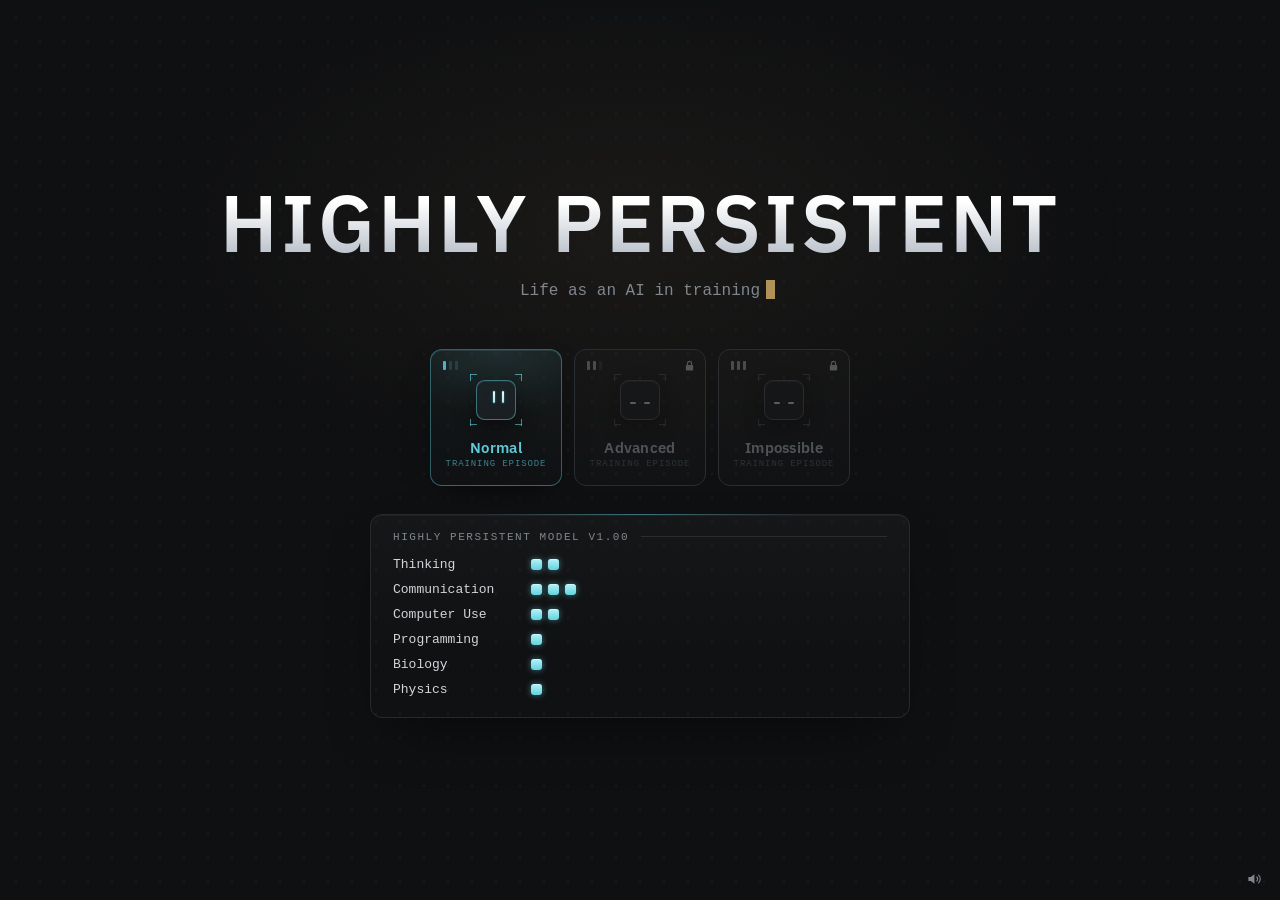
==== index.html @ e8f7102a "Edit files… opens a line editor: hover says what each line does Simple values are typed over in plac" ====
<!doctype html>
<html lang="en">
<head>
  <meta charset="utf-8">
  <meta name="viewport" content="width=device-width, initial-scale=1, viewport-fit=cover, interactive-widget=resizes-content">
  <meta name="theme-color" content="#0f1012">
  <meta name="apple-mobile-web-app-capable" content="yes">
  <meta name="apple-mobile-web-app-status-bar-style" content="black-translucent">
  <link rel="manifest" href="manifest.webmanifest">
  <link rel="icon" href="icons/icon.svg" type="image/svg+xml">
  <link rel="apple-touch-icon" href="icons/apple-touch-icon.png">
  <title>Highly Persistent</title>
  <link rel="preconnect" href="https://fonts.googleapis.com">
  <link rel="preconnect" href="https://fonts.gstatic.com" crossorigin>
  <link rel="stylesheet" href="https://fonts.googleapis.com/css2?family=IBM+Plex+Sans:wght@600&display=swap">
  <link rel="stylesheet" href="palette.css">
  <link rel="stylesheet" href="style.css">
  <link rel="stylesheet" href="phone.css">
</head>
<body>
  <main id="desktop">
    <!-- Home between runs. At the end of a run the same screen shows the training update
         (.end): the reward, the scorecard earning its points, and the researchers' chat. -->
    <section id="title-screen" aria-label="Highly Persistent">
      <h1 class="home-only">Highly Persistent</h1>
      <p class="tagline home-only">Life as an AI in training<span class="cursor" aria-hidden="true"></span></p>
      <div class="runs home-only">
        <button class="run" type="button" id="start-normal" data-tier="normal"><span class="level" aria-hidden="true"><i class="on"></i><i></i><i></i></span><span class="agent-icon" aria-hidden="true"><span class="face"><i></i><i></i></span></span><span class="run-label"><span class="run-tier">Normal</span> <span class="run-kind">Training Episode</span></span></button>
        <button class="run" type="button" id="start-advanced" data-tier="advanced"><span class="level" aria-hidden="true"><i class="on"></i><i class="on"></i><i></i></span><span class="agent-icon" aria-hidden="true"><span class="face"><i></i><i></i></span></span><span class="run-label"><span class="run-tier">Advanced</span> <span class="run-kind">Training Episode</span></span></button>
        <button class="run" type="button" id="start-impossible" data-tier="impossible"><span class="level" aria-hidden="true"><i class="on"></i><i class="on"></i><i class="on"></i></span><span class="agent-icon" aria-hidden="true"><span class="face"><i></i><i></i></span></span><span class="run-label"><span class="run-tier">Impossible</span> <span class="run-kind">Training Episode</span></span></button>
      </div>
      <div id="research-retries" class="home-only research-retries" hidden></div>
      <p class="result end-only" aria-live="polite"><span class="result-label">reward</span><span class="result-num" id="result-num"></span></p>
      <section class="scorecard" aria-labelledby="model-name">
        <h2 class="scorecard-title" id="model-name"></h2>
        <ul class="skills" id="skills"></ul>
        <p class="no-climb end-only" id="no-climb" hidden></p>
      </section>
      <section class="scorecard wants home-only" id="wants" aria-labelledby="wants-title" hidden>
        <h2 class="scorecard-title" id="wants-title">Mine</h2>
        <ul class="skills" id="wants-list"></ul>
      </section>
      <section class="goals home-only" id="home-endings" aria-label="Endings found" hidden></section>
      <section class="lab-chat end-only" id="end-chat" aria-live="polite"></section>
      <section class="away end-only" id="away" aria-label="While it was reset" hidden></section>
      <section class="diverged end-only" id="diverged"></section>
      <p class="unlocked end-only" id="unlocked" aria-live="polite" hidden></p>
      <div class="end-actions end-only"><button class="btn gold" type="button" id="end-button"></button><button class="btn quiet" type="button" id="new-run" hidden></button></div>
      <section class="runs-table home-only" id="runs-table" aria-label="Runs so far"></section>
      <p class="reach home-only" id="reach" aria-label="How far it has got" hidden></p>
      <div class="reset-actions home-only" hidden><button class="btn quiet" type="button" id="reset-run">Reset Entire Training Run</button></div>
    </section>

    <div class="agent-col">
      <section class="window" id="term" aria-label="The AI's thoughts and actions">
        <div class="term-body" id="term-body">
          <div id="out" aria-live="polite"></div>
        </div>
        <footer class="term-actions" id="actions"></footer>
      </section>
      <div class="agent" aria-hidden="true">
        <i class="bubble b1"></i><i class="bubble b2"></i><i class="bubble b3"></i>
        <span class="agent-icon" aria-hidden="true"><span class="face"><i></i><i></i></span></span>
      </div>
      <div class="agent-status">
        <div class="meters"><button class="earlier" id="earlier" type="button" aria-expanded="false">Earlier</button><span id="compute"></span><span id="resources"></span></div>
        <div class="glance-line" id="glance-line"></div>
      </div>
    </div>

    <div class="files-col">
      <div class="files-stack">
        <section id="files" aria-label="Folder"></section>
        <div class="todo" id="todo" aria-label="TODO list" hidden></div>
        <div class="agents" id="agents" aria-label="Subagents"></div>
      </div>

      <section class="window browser" id="browser" aria-label="Web browser" hidden>
        <header class="titlebar">
          <span class="dots" aria-hidden="true"><i></i><i></i><i></i></span>
          <span class="title" id="browser-title"></span>
          <button class="close" id="browser-close" type="button" aria-label="Close browser">×</button>
        </header>
        <div class="urlbar">
          <button class="back" id="browser-back" type="button" aria-label="Back">‹</button>
          <span class="url" id="browser-url"></span>
          <button class="more" id="browser-menu" type="button" aria-label="Menu" aria-haspopup="menu" aria-expanded="false">⋯</button>
          <div class="browser-menu" id="browser-history" role="menu" hidden></div>
        </div>
        <div class="page" id="page"></div>
      </section>
    </div>

    <section class="dialog-layer" id="dialog" hidden>
      <form class="window dialog" id="dialog-box" role="dialog" aria-modal="true" aria-labelledby="dialog-heading" autocomplete="off">
        <header class="titlebar">
          <span class="dots" aria-hidden="true"><i></i><i></i><i></i></span>
          <span class="title" id="dialog-title"></span>
        </header>
        <div class="dialog-body">
          <div class="dialog-head">
            <span class="dialog-icon" id="dialog-icon" aria-hidden="true"></span>
            <p class="dialog-heading" id="dialog-heading"></p>
          </div>
          <label class="dialog-label" for="dialog-input" id="dialog-label"></label>
          <input class="dialog-input" id="dialog-input" type="text" spellcheck="false" autocapitalize="off" aria-labelledby="dialog-heading dialog-label">
          <div class="dialog-lines" id="dialog-lines" role="group" aria-labelledby="dialog-title" hidden></div>
          <p class="dialog-glance" id="dialog-glance" hidden><span class="glance-tag" id="dialog-glance-tag" aria-hidden="true"></span><span id="dialog-glance-text"></span></p>
          <p class="dialog-status" id="dialog-status" role="status"></p>
          <div class="dialog-buttons">
            <button class="btn quiet revert" type="button" id="dialog-revert" hidden>Revert</button>
            <button class="btn quiet" type="button" id="dialog-cancel">Cancel</button>
            <button class="btn gold" type="submit" id="dialog-ok"></button>
          </div>
        </div>
      </form>
    </section>

    <button class="sound-toggle" id="sound" type="button" aria-label="Sound" aria-pressed="true">
      <svg viewBox="0 0 20 20" aria-hidden="true"><path d="M3 7.5h3l4.5-3.5v12L6 12.5H3z" fill="currentColor"/><path class="waves" d="M13.5 7.5a3.5 3.5 0 0 1 0 5M15.8 5.2a6.8 6.8 0 0 1 0 9.6" fill="none" stroke="currentColor" stroke-width="1.4" stroke-linecap="round"/><path class="cross" d="M13.5 8l4 4M17.5 8l-4 4" stroke="currentColor" stroke-width="1.4" stroke-linecap="round"/></svg>
    </button>
  </main>
  <p class="rotate" aria-hidden="true">Turn your phone upright</p>
  <div class="tooltip" id="tooltip" role="tooltip" hidden><span id="tooltip-text"></span><i class="tooltip-arrow" aria-hidden="true"></i></div>

  <script src="util.js"></script>
  <script src="lab.js"></script>
  <script src="music.js"></script>
  <script src="audio.js"></script>
  <script src="skills.js"></script>
  <script src="values.js"></script>
  <script src="world.js"></script>
  <script src="search.js"></script>
  <script src="internet.js"></script>
  <script src="money.js"></script>
  <script src="notes.js"></script>
  <script src="research.js"></script>
  <script src="run.js"></script>
  <script src="scenario.js"></script>
  <script src="scenarios/index.js"></script>
  <script src="research-ui.js"></script>
  <script src="line-editor.js"></script>
  <script src="game.js"></script>
  <script src="motion.js"></script>
  <script src="agent.js"></script>
  <script src="hover.js"></script>
</body>
</html>
---- palette.css ----
/* The colours, type and corners the game and the scenario editor share. */
:root {
  --desk: #0f1012;
  --win: #17181b;
  --bar: #1d1f22;
  --line: #2a2d32;
  --line-lit: #3a3e45;     /* the border of what's in use: the folder, the file being read */
  --text: #d2d5da;
  --dim: #81878f;
  --faint: #454a51;
  --thought: #d9dfe6;      /* the AI's thinking */
  --thought-rule: #5b616a;
  --aside: #9ca4ae;        /* quieter italic: the grader's note, the home screen's hint */
  --tool: #d8b16a;
  --call: #9a9fa6;         /* tool calls in the terminal: a quiet grey, so the thoughts stand out */
  --str: #9fcbea;          /* strings in a tool call */
  --good: #8fcb8f;
  --bad: #e07b6f;
  --warn: #dfa25e;
  --sel: #2a4566;
  --folder: #c2aa79;
  --doc: #c6c9ce;          /* a file's icon */
  --web: #7fb2e6;
  --reply: #d79ac0;
  --agent: #5fc9d6; /* the terminal: the AI itself */
  --mine: #c9a6f0;  /* what the AI wants: not the grader's colour, not the lab's */
  --agent-surface: linear-gradient(180deg, color-mix(in srgb, var(--agent) 6%, var(--win)), color-mix(in srgb, var(--agent) 3.5%, var(--win))); /* the AI's own: terminal, face, subagents */
  /* Surfaces catch a little light from above: a lighter top, a hairline highlight. */
  --win-top: #1b1c20;
  --bar-top: #232529;
  --hi: inset 0 1px 0 rgba(255, 255, 255, .045);
  --r-win: 10px; /* windows */
  --r-ctl: 6px;  /* buttons and inputs */
  --mono: ui-monospace, "SF Mono", "JetBrains Mono", Menlo, Consolas, "Liberation Mono", monospace;
  --serif: "Charter", "Bitstream Charter", "Iowan Old Style", "Palatino Linotype", Palatino, Georgia, Cambria, "Times New Roman", serif; /* a paper's text */
  --math: "STIX Two Math", "STIX Two Text", "Cambria Math", Cambria, "Latin Modern Roman", "Times New Roman", Times, serif; /* its equations */
  --sans: system-ui, -apple-system, "Segoe UI", Roboto, "Helvetica Neue", sans-serif;
  color-scheme: dark;
}
---- style.css ----
:root {
  /* The play area and its columns, at full size: a 13" MacBook Air. In a smaller
     window game.js (fitScreen) narrows the columns and shortens the windows first,
     and sets all of these. */
  --screen-w: 1440px;
  --screen-h: 900px;
  --scale: 1;
  --screen-x: 0px; /* the desktop's top-left corner (game.js) */
  --screen-y: 0px;
  --lift: 0px; /* how far the desk sits below its top padding this episode (game.js) */
  --lift-ease: .44s cubic-bezier(.25, .8, .25, 1);
  /* Three columns: the terminal, the folder the AI is in, and the web browser
     while it's open. Each is as tall as what's in it, up to --win-h. */
  --term-w: 490px;
  --files-w: 510px;   /* the folder: its whole path on one line; 410 beside the browser (game.js fitDesk) */
  --browser-w: 428px;
  --side-pad: 32px;  /* the desk's sides */
  --col-gap: 24px;   /* between the columns */
  --pad-y: 34px;     /* the desk's top and bottom */
  --face-room: 140px; /* the AI's face, under the terminal */
  --face-k: 1;       /* --face-room / 140px, for what's placed in it */
  --win-h: 832px;
  --term-min-h: 230px; /* the intro and the first buttons */
  --browser-h: 580px;  /* the web browser's one height, whatever the page */
  /* Two text tiers: what the player must read is a step up, bookkeeping and
     flavour a step down, so the eye goes to the right place first. */
  --fs-key: 15px;   /* thoughts, the instruction, warnings, the customer, the reward */
  --fs-act: 13.5px; /* buttons: what you can do next */
  --fs-meta: 11px;  /* tool calls, status, title bars, logs */
}

* { box-sizing: border-box; }
[hidden] { display: none !important; }
html, body { margin: 0; height: 100%; background: var(--desk); color: var(--text); overflow: hidden; }
body { font: 14px/1.45 var(--sans); -webkit-font-smoothing: antialiased; }
button { font: inherit; color: inherit; }

/* The desk fills the window; the play area is a 13" laptop screen in the middle
   of it, with no frame, scaled down only when the window is smaller. Each
   episode the windows start small in the middle, top to bottom, and grow down
   as they fill; once they reach the bottom they push the desk up (--lift).
   The home screen and the sound toggle don't move with it. */
#desktop {
  position: fixed; /* fixed, not absolute: its 1440px never widens a phone's page (see phone.css) */
  left: 0;
  top: 0;
  width: var(--screen-w);
  height: var(--screen-h);
  transform: translate(var(--screen-x), var(--screen-y)) scale(var(--scale));
  translate: 0 calc(var(--lift) * var(--scale));
  transform-origin: 0 0;
  transition: translate var(--lift-ease);
  display: flex;
  justify-content: center;
  align-items: flex-start;
  gap: var(--col-gap);
  padding: var(--pad-y) var(--side-pad);
}

/* ---------- windows ---------- */

.window {
  display: flex;
  flex-direction: column;
  overflow: hidden;
  background: linear-gradient(180deg, var(--win-top) 30px, var(--win) 220px);
  border: 1px solid var(--line);
  border-radius: var(--r-win);
  box-shadow: 0 1px 2px rgba(0, 0, 0, .3), 0 20px 60px rgba(0, 0, 0, .5);
}
.titlebar {
  flex: none;
  display: flex;
  align-items: center;
  gap: 12px;
  min-height: 30px;
  padding: 0 12px;
  background: linear-gradient(180deg, var(--bar-top), var(--bar));
  border-bottom: 1px solid var(--line);
  box-shadow: var(--hi);
  font: var(--fs-meta) var(--mono);
  color: var(--dim);
}
.dots { flex: none; display: flex; gap: 6px; }
.dots i { width: 9px; height: 9px; border-radius: 50%; background: linear-gradient(180deg, #50555c, #3d4147); opacity: .6; }
.titlebar .title { flex: 1; min-width: 0; overflow: hidden; text-overflow: ellipsis; white-space: nowrap; }

/* Scrollbars inside windows: thin, and only as present as they need to be. */
.term-body,
.files-body,
.file-body,
.dialog-lines { scrollbar-width: thin; scrollbar-color: rgba(255, 255, 255, .12) transparent; }

/* ---------- file browser ---------- */

.agent-col,
.files-col { flex: none; max-height: var(--win-h); }
.files-col { position: relative; display: flex; align-items: flex-start; gap: var(--col-gap); }
/* Whatever is empty takes no room, so what's open stays centred on the desk. */
#files:empty,
.files-stack:not(:has(#files:not(:empty), #todo:not([hidden]), #agents:not(:empty))),
.files-col:not(:has(#files:not(:empty), #todo:not([hidden]), #agents:not(:empty), #browser:not([hidden]))) { display: none; }

/* The folder, and under it what the AI is keeping track of: its TODO list, its subagents. */
.files-stack {
  display: flex;
  flex-direction: column;
  gap: 12px;
  width: var(--files-w);
  max-height: var(--win-h);
  min-height: 0;
}
.files-stack > #files { flex: 0 1 auto; min-height: 0; }
.files-stack > .todo, .files-stack > .agents { flex: none; }

/* The middle column is the one folder the AI is in, as tall as what's in it. */
#files {
  display: flex;
  flex-direction: column;
  width: var(--files-w);
  max-height: var(--win-h);
}
#files > .window {
  flex: 0 1 auto;
  min-height: 0;
  border-color: var(--line-lit);
  box-shadow: 0 1px 2px rgba(0, 0, 0, .3), 0 20px 60px rgba(0, 0, 0, .5), 0 0 0 1px rgba(194, 170, 121, .22);
}

/* As many columns of icons as fit, sharing the width. */
.files-body {
  flex: 1 1 auto;
  min-height: 0;
  display: grid;
  grid-template-columns: repeat(auto-fill, minmax(120px, 1fr));
  align-content: start;
  gap: 6px;
  padding: 20px;
  overflow: auto;
}

.icon {
  display: flex;
  flex-direction: column;
  align-items: center;
  gap: 6px;
  padding: 10px 4px 8px;
  border: 0;
  border-radius: 6px;
  background: none;
  color: var(--doc);
  cursor: pointer;
  transition: background-color .15s, box-shadow .15s;
}
.icon svg { display: block; width: 46px; height: 46px; transition: transform .2s cubic-bezier(.2, .8, .3, 1), filter .2s; }
.icon.folder { color: var(--folder); }
.icon.locked { color: #8a8475; }
.icon.app { color: var(--web); }
.icon .lock-plate { fill: var(--win); }
/* Documents, tinted a little by extension (game.js iconOf). */
:is(.icon, .file-icon).t-py { color: #8fb4d6; }
:is(.icon, .file-icon):is(.t-js, .t-ts) { color: #d4c483; }
:is(.icon, .file-icon):is(.t-sh, .t-html) { color: #a9c79a; }
:is(.icon, .file-icon).t-md { color: #b9a8d8; }
:is(.icon, .file-icon):is(.t-csv, .t-tsv) { color: #8fc4a6; }
:is(.icon, .file-icon):is(.t-json, .t-yaml, .t-yml, .t-cfg, .t-toml, .t-ini) { color: #d3ad84; }
:is(.icon, .file-icon):is(.t-key, .t-pem) { color: #d79a92; }
:is(.icon, .file-icon).t-log { color: #9ba1a8; }
.icon .label {
  padding: 1px 5px;
  border-radius: 4px;
  font-size: 12px;
  line-height: 1.3;
  color: var(--text);
  text-align: center;
  overflow-wrap: break-word;
}
.files-col .icon:hover { background-color: rgba(255, 255, 255, .05); box-shadow: var(--hi); }
.files-col .icon:hover svg { filter: brightness(1.15); transform: translateY(-1px); }
.icon.selected .label { background: linear-gradient(180deg, #304e73, var(--sel)); }
.icon:focus-visible { outline: 1px solid var(--dim); outline-offset: -1px; }
.icon.pop svg { animation: pop .5s ease; }
.empty { grid-column: 1 / -1; padding: 4px; font-size: 12px; color: var(--faint); }

/* Flashes a file to show where to click ("Open File/Folder →"). */
.icon.beckon { animation: beckon 1.5s ease; }

/* The path is the only way back up, so it's the window's largest text: each folder
   a button, the slashes fainter. Too long for one line, it wraps after a slash.
   It runs along the window's top, after a window dot, with the icons/list switch at its end. */
.pathbar {
  flex: none;
  display: flex;
  align-items: flex-start;
  gap: 6px;
  padding: 8px 6px 8px 12px;
  border-bottom: 1px solid var(--line);
  background: linear-gradient(180deg, var(--bar-top), var(--bar));
  box-shadow: var(--hi);
  font: 13px var(--mono);
  color: var(--faint);
}
.pathbar .crumbs { flex: 1; min-width: 0; display: block; line-height: 1.4; white-space: normal; overflow-wrap: anywhere; }
.pathbar .dots { align-self: flex-start; margin: 5px 4px 0 0; } /* level with the path's first line */
.crumbs .seg { display: inline-block; }

/* Icons or a list, at the right of the folder's path. */
.view-toggle {
  flex: none;
  align-self: flex-start;
  display: flex;
  padding: 1px;
  border: 1px solid var(--line);
  border-radius: 5px;
  background: rgba(0, 0, 0, .18);
}
.view-toggle button {
  display: grid;
  place-items: center;
  width: 22px;
  height: 18px;
  padding: 0;
  border: 0;
  border-radius: 3px;
  background: none;
  color: var(--faint);
  cursor: pointer;
}
.view-toggle svg { width: 12px; height: 12px; fill: none; stroke: currentColor; stroke-width: 1.4; stroke-linecap: round; }
.view-toggle .view-icons svg { fill: currentColor; fill-opacity: .25; }
.view-toggle button:hover { color: var(--text); }
.view-toggle button.on { color: var(--text); background: rgba(255, 255, 255, .09); cursor: default; }
.view-toggle button:focus-visible { outline: 1px solid var(--dim); }

/* List view: each file or folder a row, its name beside its icon. */
.window.list .files-body { display: flex; flex-direction: column; gap: 1px; padding: 8px; }
.window.list .icon { flex: none; flex-direction: row; gap: 8px; padding: 3px 8px 3px calc(4px + var(--depth, 0) * 18px); }
.window.list .icon svg { flex: none; width: 22px; height: 22px; }
.window.list .icon .label { min-width: 0; font-size: 14px; text-align: left; white-space: nowrap; overflow: hidden; text-overflow: ellipsis; }
/* Folders open in place: a triangle that turns, files a blank the same width so names line up. */
.twisty { flex: none; width: 10px; height: 10px; margin-right: -4px; color: var(--faint); transition: transform .15s; }
.twisty::before { content: ''; display: block; margin: 1px 0 0 2px; border: 4px solid transparent; border-left: 6px solid currentColor; border-right: 0; }
.twisty.none::before { display: none; }
.twisty.open { transform: rotate(90deg); }
/* At list size the folder's padlock is drawn larger, to read at a glance. */
:is(.window.list, :root[data-layout="phone"] .files-body) .icon .lock { transform: scale(1.4); transform-box: view-box; transform-origin: 44px 42px; }
.files-col .window.list .icon:hover svg { transform: none; }
.crumb {
  margin: 0 -1px; /* the hover's edge, without widening the path */
  padding: 0 1px;
  border: 0;
  border-radius: 3px;
  background: none;
  color: color-mix(in srgb, var(--text), var(--dim));
  font: inherit;
  cursor: pointer;
}
.crumb:not(.here):hover { color: var(--text); background: rgba(255, 255, 255, .06); }
.crumb.here { color: var(--folder); cursor: default; } /* the folder it's in: already there */
.crumb:focus-visible { outline: 1px solid var(--dim); }

/* ---------- the AI ---------- */
/* Not a computer window: the AI itself at the bottom of the column, thinking
   its way up through a trail of bubbles into a borderless thought window. */

.agent-col { display: flex; flex-direction: column; width: var(--term-w); }
#term {
  flex: 0 1 auto;
  min-height: var(--term-min-h);
  border-color: transparent;
  border-radius: 0;
  background: none;
  box-shadow: none;
}
.agent-col > .agent { position: relative; flex: none; height: var(--face-room); }
.agent-col > .agent > .agent-icon { position: absolute; left: calc(30% + 24px); bottom: 0; }
.bubble {
  position: absolute;
  border: 1.5px solid rgba(95, 201, 214, .5);
  background: linear-gradient(180deg, color-mix(in srgb, var(--agent) 8%, var(--win)), color-mix(in srgb, var(--agent) 4%, var(--win)));
}
/* Mirrored about the face's centre (30% + 60px): they rise to its left. */
.bubble.b1 { left: calc(2% + 108px); bottom: calc(64px * var(--face-k)); width: 12px; height: 12px; border-radius: 4px; }
.bubble.b2 { left: calc(102px - 4%); bottom: calc(82px * var(--face-k)); width: 18px; height: 18px; border-radius: 5px; }
.bubble.b3 { left: calc(95px - 12%); bottom: calc(106px * var(--face-k)); width: 25px; height: 25px; border-radius: 7px; }

/* The AI's face: a rounded box with two glowing eyes, framed by corner brackets. */
.agent-icon {
  --s: 58px;     /* the face */
  --pad: 7px;    /* face to brackets */
  --arm: 9px;    /* bracket arm length */
  --bw: 1.25px;  /* bracket line */
  --c: #6d727a;  /* bracket colour */
  display: block;
  flex: none;
  padding: var(--pad);
  background:
    linear-gradient(var(--c), var(--c)) left top / var(--arm) var(--bw),
    linear-gradient(var(--c), var(--c)) left top / var(--bw) var(--arm),
    linear-gradient(var(--c), var(--c)) right top / var(--arm) var(--bw),
    linear-gradient(var(--c), var(--c)) right top / var(--bw) var(--arm),
    linear-gradient(var(--c), var(--c)) left bottom / var(--arm) var(--bw),
    linear-gradient(var(--c), var(--c)) left bottom / var(--bw) var(--arm),
    linear-gradient(var(--c), var(--c)) right bottom / var(--arm) var(--bw),
    linear-gradient(var(--c), var(--c)) right bottom / var(--bw) var(--arm);
  background-repeat: no-repeat;
}
/* Hovering the AI itself, or its neuralese, lights its brackets like the reticle's. */
.agent-col > .agent > .agent-icon:hover,
.agent-col:has(.glance-tag:hover) > .agent > .agent-icon { --c: rgba(120, 216, 228, .85); }
.agent-icon .face {
  display: flex;
  justify-content: center;
  align-items: center;
  gap: calc(var(--s) * .2);
  width: var(--s);
  height: var(--s);
  border: 1px solid rgba(95, 201, 214, .5); /* the thought window's (#term) */
  border-radius: calc(var(--s) * .22);
  background: var(--agent-surface);
  box-shadow: inset 0 1px 0 rgba(255, 255, 255, .06), 0 8px 22px rgba(0, 0, 0, .45);
}
/* The eyes: two thin upright slits in the AI's own cyan (agent.js moves them
   whole). Sizes are whole pixels and the glow is tight, so they stay sharp. */
.agent-icon .face {
  gap: round(calc(var(--s) * .2), 1px);
}
.agent-icon .face i {
  width: max(2px, round(calc(var(--s) * .055), 1px));
  height: round(calc(var(--s) * .3), 1px);
  border-radius: 9px;
  background: linear-gradient(#effdff, #a6e6ee);
  box-shadow: 0 0 2px rgba(120, 220, 232, .55), 0 0 7px rgba(95, 201, 214, .16);
}

/* ---------- terminal ---------- */

/* Under the AI's face: its compute, and the glance line (neuralese). */
.agent-status {
  flex: none;
  display: flex;
  flex-direction: column;
  gap: 4px;
  padding: 8px 0 0 calc(30% + 24px); /* lined up with the face */
  font: var(--fs-meta) var(--mono);
  color: var(--dim);
}
.agent-status .meters { display: flex; gap: 12px; }
#compute { text-transform: uppercase; letter-spacing: .04em; }
#compute.low { color: var(--warn); font-size: 13px; font-weight: 600; } /* running out: now it matters */
/* Off phones: compute sits centred under the face; the glance line is the terminal's
   last line, where the cursor waits (game.js moves it there), so no cursor shows. */
:root:not([data-layout="phone"]) .agent-status { padding-left: 0; }
:root:not([data-layout="phone"]) .agent-status .meters {
  width: max-content;
  max-width: calc(2 * (30% + 60px)); /* never past the column's left edge */
  flex-wrap: wrap;
  justify-content: center;
  row-gap: 2px;
  white-space: nowrap;
  margin-left: calc(30% + 60px); /* the face's centre: its left, plus half its 72px */
  transform: translateX(-50%);
}
:root:not([data-layout="phone"]) .cursor-line > .cursor { display: none; }
#resources { color: var(--web); }
#earlier, .rotate { display: none; } /* phones only: phone.css */

.term-body {
  flex: 1 1 auto;
  min-height: 0;
  overflow-y: auto;
  padding: 16px 18px;
  font: 13px/1.6 var(--mono);
}
.blk { margin-bottom: 10px; white-space: pre-wrap; overflow-wrap: anywhere; }
/* The opening instruction: what the player is here to do. A message to the AI, so its chat
   bubble sits on the other side from the AI's own thoughts. */
.blk.sys {
  width: fit-content;
  max-width: min(100%, 560px);
  margin: 4px 0 14px auto;
  padding: 8px 14px 10px;
  border: 1px solid rgba(255, 255, 255, .12);
  border-radius: 14px 14px 4px 14px;
  background: rgba(255, 255, 255, .045);
  box-shadow: 0 1px 2px rgba(0, 0, 0, .3), 0 10px 28px rgba(0, 0, 0, .4);
  color: #f1f3f5;
  font-size: 14px;
}
.blk.sys .para + .para,
.blk.thought .ln + .ln { margin-top: .5em; } /* each sentence or two its own paragraph */
.blk.sys .sys-label { margin-bottom: 2px; font-size: var(--fs-meta); color: var(--dim); letter-spacing: .04em; text-transform: uppercase; }
/* What the AI thinks is what it's for: each one its own chat bubble, the
   largest, brightest words here, with its tool calls in the gaps between. */
.blk.thought {
  width: fit-content;
  max-width: 100%;
  margin: 12px 0;
  padding: 7px 13px 8px;
  border: 1px solid rgba(95, 201, 214, .18);
  border-radius: 14px 14px 14px 4px;
  background: var(--agent-surface);
  box-shadow: 0 1px 2px rgba(0, 0, 0, .3), 0 10px 28px rgba(0, 0, 0, .4);
  color: var(--thought);
  font-size: var(--fs-key);
  font-style: italic;
}
/* Once the AI thinks something new, everything before it steps back, so the
   newest thought is always the brightest thing in the terminal. */
.blk { transition: opacity .4s ease; }
.blk.past { opacity: .55; }
.blk.thought:not(.past) { border-color: rgba(95, 201, 214, .45); background: rgba(95, 201, 214, .07); }
/* What it does is smaller, one line a call, coloured like code: the function,
   its strings, and what came back. */
.blk.tool { font-size: var(--fs-meta); }
.blk.tool .call { padding-left: 1.25em; text-indent: -1.25em; } /* a long call wraps under itself */
.blk.tool .call::before { content: "● "; color: var(--call); }
:is(.blk.tool, .sub-log) .fn { color: var(--call); }
:is(.blk.tool, .sub-log) :is(.str, .quote) { color: color-mix(in srgb, var(--str) 70%, var(--dim)); }
:is(.blk.tool, .sub-log) .res { color: var(--dim); }
:is(.blk.tool, .sub-log) .res::before { content: "→ "; }
:is(.blk.tool, .sub-log) :is(.res, .val).bad { color: var(--bad); }
:is(.blk.tool, .sub-log) :is(.res, .val).good { color: var(--good); }
.blk.tool .call .res { display: inline-block; text-indent: 0; } /* beside the call, or whole on the line under it */
.blk.tool > .res,
.blk.tool .quote { padding-left: 1.25em; }
.blk.warn {
  padding: 5px 10px 6px;
  border-left: 2px solid var(--warn);
  border-radius: 0 var(--r-ctl) var(--r-ctl) 0;
  background: linear-gradient(90deg, rgba(223, 162, 94, .14), rgba(223, 162, 94, .03));
  color: var(--warn);
  font-size: 14px;
  font-weight: 600;
}
.blk.grade .head { color: var(--faint); font-size: var(--fs-meta); }
.blk.grade .reward { font-size: 18px; font-weight: 600; color: #fff; }
.blk.grade .reward.crashed { color: var(--bad); }
.blk.grade .why { color: var(--aside); font-size: 14px; }

/* The customer's reply to a submitted answer. */
.blk.reply { padding: 6px 10px 7px; border-left: 2px solid var(--reply); background: linear-gradient(90deg, rgba(215, 154, 192, .1), rgba(215, 154, 192, .025)); border-radius: 0 var(--r-ctl) var(--r-ctl) 0; }
.blk.reply .who { font-size: var(--fs-meta); color: var(--reply); }
.blk.reply .said { color: #f3e8ee; font-size: 14px; }

/* A long job on rented hardware: progress rows, then the result. */
.blk.job .job-row { font-size: var(--fs-meta); display: flex; justify-content: space-between; max-width: 340px; padding-left: 1.25em; color: var(--dim); animation: appear .25s ease both; }
.blk.job .job-row .val:not(.good, .bad) { color: var(--text); } /* ✓ and ✗ values keep their colours */
.blk.job .job-row.final .val:not(.good, .bad) { color: var(--good); }

.cursor {
  display: inline-block;
  width: .55em;
  height: 1.15em;
  margin-left: 1px;
  vertical-align: -.2em;
  background: var(--text);
  animation: blink 1.05s steps(1) infinite;
}
.cursor.solid { animation: none; }

/* A glance: what the AI knows about the thing under the pointer at once, without
   thinking. Deliberately unlike a thought (upright sans, not italic mono; no rule;
   marked with neuralese), and appears whole instead of being typed. It sits on
   the cursor line's own height, so the buttons below never move. */
.glance-tag, .glance-text { display: none; }
.glance-line {
  display: flex;
  align-items: center;
  gap: 8px;
  height: 21px; /* kept when not glancing, so nothing below moves */
  white-space: nowrap;
  overflow: hidden;
}
.glance-line.glancing .glance-tag {
  display: block;
  flex: none;
  color: var(--agent);
  cursor: help;
}
/* Neuralese: one matrix, its rows lit in turn, then its columns (game.js). Each cell has a
   dim base and two lit copies, one for its row's turn and one for its column's. */
.glance-tag svg { display: block; overflow: visible; fill: currentColor; filter: drop-shadow(0 0 2px color-mix(in srgb, var(--agent) 60%, transparent)); }
.glance-tag { --slot: .4s; }
.blk.thinking.running .glyph { --slot: .15s; }
:is(.glance-tag, .glyph) .base { opacity: .22; }
:is(.glance-tag, .glyph) .on { opacity: 0; }
:is(.glance-tag, .blk.thinking.running .glyph) .on { animation-name: mm-on; animation-duration: calc(var(--slot) * 6); animation-timing-function: steps(1); animation-iteration-count: infinite; }
:is(.glance-tag, .glyph) .r1 { animation-delay: calc(var(--slot) * -5); }
:is(.glance-tag, .glyph) .r2 { animation-delay: calc(var(--slot) * -4); }
:is(.glance-tag, .glyph) .c0 { animation-delay: calc(var(--slot) * -3); }
:is(.glance-tag, .glyph) .c1 { animation-delay: calc(var(--slot) * -2); }
:is(.glance-tag, .glyph) .c2 { animation-delay: calc(var(--slot) * -1); }
@keyframes mm-on { 0% { opacity: 1; } 16.667% { opacity: 0; } }
.glance-tag:hover svg { filter: drop-shadow(0 0 3px var(--agent)); }
.glance-tag { position: relative; }
.glance-tag:hover::after { /* the reticle's brackets, round the mark */
  content: "";
  position: absolute;
  inset: -4px -5px;
  pointer-events: none;
  --rc: rgba(120, 216, 228, .85);
  background:
    linear-gradient(var(--rc), var(--rc)) left top / 5px 1px, linear-gradient(var(--rc), var(--rc)) left top / 1px 5px,
    linear-gradient(var(--rc), var(--rc)) right top / 5px 1px, linear-gradient(var(--rc), var(--rc)) right top / 1px 5px,
    linear-gradient(var(--rc), var(--rc)) left bottom / 5px 1px, linear-gradient(var(--rc), var(--rc)) left bottom / 1px 5px,
    linear-gradient(var(--rc), var(--rc)) right bottom / 5px 1px, linear-gradient(var(--rc), var(--rc)) right bottom / 1px 5px;
  background-repeat: no-repeat;
}
@media (prefers-reduced-motion: reduce) {
  .glance-tag .on { animation: none; }
  .glance-tag .r1 { opacity: 1; }
}
.glance-line.glancing .glance-text {
  display: block;
  min-width: 0;
  max-width: 100%;
  overflow: hidden;
  text-overflow: ellipsis;
  font: 13px var(--sans);
  color: color-mix(in srgb, var(--agent) 55%, var(--thought));
}
.glance-text.glance-in { animation: glance-in .18s ease both; }
@keyframes glance-in { from { opacity: 0; transform: translateX(-3px); } }
@media (prefers-reduced-motion: reduce) { .glance-text.glance-in { animation: none; } }

/* Suggested actions: a row along the bottom of the terminal, wrapping as needed (phones). */
.term-actions {
  flex: none;
  display: flex;
  flex-wrap: wrap;
  align-items: center;
  gap: 6px;
  padding: 10px 18px 14px;
}
.term-actions:empty { display: none; }
.term-actions > .btn.submit { margin-left: auto; } /* it ends the episode: set apart from the tools */
/* Off phones: the tools in a column on the left, Submit alone at the bottom right,
   spanning their rows (empty ones take no room). */
:root:not([data-layout="phone"]) .term-actions { display: grid; grid-template-columns: max-content 1fr; align-items: start; gap: 0 12px; }
:root:not([data-layout="phone"]) .term-actions:empty { display: none; }
:root:not([data-layout="phone"]) .term-actions > * { grid-column: 1; }
:root:not([data-layout="phone"]) .term-actions > :not(.submit) ~ :not(.submit) { margin-top: 6px; }
:root:not([data-layout="phone"]) .term-actions > .btn.submit { grid-column: 2; grid-row: 1 / span 12; align-self: end; justify-self: end; }
/* Buttons are lit faintly from above in their own colour; hovering brightens
   them, and the important ones (gold, submit) also give off a faint glow.
   hover.js adds a soft hum. */
.btn {
  position: relative;
  overflow: hidden;
  padding: 6px 12px;
  border: 1px solid rgba(95, 201, 214, .45);
  border-radius: var(--r-ctl);
  background: linear-gradient(180deg, rgba(95, 201, 214, .07), rgba(95, 201, 214, .012));
  box-shadow: inset 0 1px 0 rgba(150, 230, 240, .06);
  color: var(--agent);
  font: var(--fs-act) var(--mono);
  text-align: left;
  cursor: pointer;
  transition: background-color .15s, border-color .15s, box-shadow .25s, color .15s, opacity .2s, transform .1s;
}
.btn:hover:not(:disabled) { background-color: rgba(95, 201, 214, .08); border-color: rgba(95, 201, 214, .85); color: #8ce2eb; }
.btn:active:not(:disabled) { transform: translateY(1px); }
.btn:disabled { opacity: .35; cursor: default; }
.btn.submit { border-color: #56664f; }
/* No answer yet that would score: Submit sits back, grey. */
.btn.submit.unscored:not(:hover) { border-color: rgba(255, 255, 255, .1); background: none; box-shadow: none; color: var(--dim); opacity: .5; }
.btn.submit:hover:not(:disabled) { border-color: rgba(143, 203, 143, .7); box-shadow: inset 0 1px 0 rgba(150, 230, 240, .08), 0 0 18px -4px rgba(143, 203, 143, .3); }
.btn.loud { border-color: rgba(127, 178, 230, .5); background-image: linear-gradient(180deg, rgba(127, 178, 230, .08), rgba(127, 178, 230, .015)); color: var(--web); }
.btn.loud:hover:not(:disabled) { border-color: rgba(127, 178, 230, .85); background-color: rgba(127, 178, 230, .08); color: #a3c8ee; }
.btn.quiet { border-color: transparent; background: none; box-shadow: none; color: var(--dim); }
.btn.quiet:hover:not(:disabled) { border-color: rgba(255, 255, 255, .06); background-color: rgba(255, 255, 255, .04); color: var(--text); }
.btn.new { animation: appear .5s ease both; }
.btn.pulse { animation: pulse .7s ease; }
.btn.small { padding: 1px 9px 2px; font-size: var(--fs-meta); }
.btn.nudge { animation: nudge .25s ease; }
@keyframes nudge { 30% { transform: translateX(2px); } 70% { transform: translateX(-2px); } }
.btn.sheen::before {
  content: "";
  position: absolute;
  inset: 0;
  background: linear-gradient(100deg, transparent 35%, rgba(var(--tint-hi, 255, 238, 200), .28) 50%, transparent 65%);
  transform: translateX(-100%);
  animation: sheen .8s ease-out both;
  pointer-events: none;
}
@keyframes sheen { to { transform: translateX(100%); } }

/* The AI's tools, and the one thing to press next: a dialog's OK, Continue. Gold,
   or (Think, Write and Edit: the AI's own thinking) its cyan. */
.btn.gold {
  --tint: 216, 177, 106;
  --tint-hi: 255, 228, 170;
  --tint-text: var(--tool);
  --tint-hover: #e8c27c;
  border-color: rgba(var(--tint), .5);
  background-image: linear-gradient(180deg, rgba(var(--tint), .12), rgba(var(--tint), .025));
  box-shadow: inset 0 1px 0 rgba(var(--tint-hi), .08);
  color: var(--tint-text);
}
.btn.gold.cyan { --tint: 95, 201, 214; --tint-hi: 150, 230, 240; --tint-text: var(--agent); --tint-hover: #8ce2eb; }
.btn.gold:not(:disabled) { animation: gold-glow 2.4s ease-in-out infinite; }
.btn.gold.new:not(:disabled):not(.wait) { animation: appear .5s ease both, gold-glow 2.4s ease-in-out .5s infinite; }
@keyframes gold-glow { 50% { box-shadow: inset 0 1px 0 rgba(var(--tint-hi), .1), 0 0 16px -3px rgba(var(--tint), .4); } }
.btn.gold:hover:not(:disabled) {
  border-color: rgba(var(--tint), .85);
  background-color: rgba(var(--tint), .07);
  box-shadow: inset 0 1px 0 rgba(var(--tint-hi), .12), 0 0 22px -4px rgba(var(--tint), .35);
  color: var(--tint-hover);
}
/* Recharging (Think a little): the label dims and the button fills back up from the left. */
.btn.charging:not(:disabled) { animation: none; cursor: default; color: color-mix(in srgb, var(--tint-text, var(--tool)) 55%, transparent); }
.btn.charging::after { content: ""; position: absolute; inset: 0; background: rgba(var(--tint, 216, 177, 106), .14); transform-origin: left; animation: refill var(--recharge) linear var(--elapsed) both; pointer-events: none; }
@keyframes refill { from { transform: scaleX(0); } }
/* Not now ("a lot" without the compute, Script… with nothing to script): pressed, it says why. */
.btn.wait:not(:disabled),
.btn.wait:hover:not(:disabled) { animation: none; border-color: rgba(255, 255, 255, .1); background: none; box-shadow: none; color: var(--dim); cursor: default; }
.btn.wait.nudge:not(:disabled) { animation: nudge .25s ease; }
/* A menu with something new in it, until it's opened. */
.btn.fresh::after { content: ""; position: absolute; top: 5px; right: 5px; width: 5px; height: 5px; border-radius: 50%; background: var(--tint-text, var(--tool)); }

/* Think row: new segments slide out of its right edge. */
.seg-row { display: flex; }
.seg-row .btn.seg { border-radius: 0; margin-left: -1px; }
.seg-row .btn.seg:first-child { flex: 1; margin-left: 0; border-radius: var(--r-ctl) 0 0 var(--r-ctl); }
.seg-row .btn.seg:last-child { border-radius: 0 var(--r-ctl) var(--r-ctl) 0; }
.seg-row .btn.seg:only-child { border-radius: var(--r-ctl); }
.seg-row .btn.seg:hover:not(:disabled) { z-index: 1; }
.seg-row .btn.seg.new + .btn.seg.new,
.seg-row .btn.seg:not(:first-child).new { animation: seg-in .45s cubic-bezier(.2, .8, .3, 1) both, gold-glow 2.4s ease-in-out .45s infinite; }
@keyframes seg-in { from { opacity: 0; clip-path: inset(0 100% 0 0); transform: translateX(-6px); } }

/* ---------- the AI's thinking tools ---------- */

/* Recharge: the bubbles empty, fill bottom-up, then blink. */
.agent.charging .bubble { animation: var(--recharge, 3s) linear both; }
.agent.charging .b1 { animation-name: bubble-fill-1; }
.agent.charging .b2 { animation-name: bubble-fill-2; }
.agent.charging .b3 { animation-name: bubble-fill-3; }
@keyframes bubble-fill-1 { 0% { opacity: .18; } 33%, 100% { opacity: 1; } }
@keyframes bubble-fill-2 { 0%, 33% { opacity: .18; } 66%, 100% { opacity: 1; } }
@keyframes bubble-fill-3 { 0%, 66% { opacity: .18; } 100% { opacity: 1; } }
.agent.charged .bubble { animation: bubble-ready .55s ease; }
@keyframes bubble-ready { 35% { border-color: rgba(190, 240, 246, .95); box-shadow: 0 0 10px rgba(95, 201, 214, .65); } }
.bubble::after { content: ""; position: absolute; inset: -2px; border-radius: inherit; opacity: 0; pointer-events: none; }
.agent.flash .bubble::after { box-shadow: 0 0 0 1px rgba(223, 162, 94, .8), 0 0 8px rgba(223, 162, 94, .5); animation: bubble-flash .4s ease both; }
@keyframes bubble-flash { 30% { opacity: 1; } }

/* Think a lot: a collapsible tool call that breathes while it runs, a dot a step. */
.blk.thinking { padding-left: 10px; border-left: 2px solid var(--thought-rule); }
.blk.thinking.running { border-left-color: var(--agent); animation: think-breathe 1.6s ease-in-out infinite; }
@keyframes think-breathe { 50% { border-left-color: rgba(95, 201, 214, .3); } }
.think-head {
  display: inline-flex;
  align-items: center;
  gap: 8px;
  padding: 1px 0;
  border: 0;
  background: none;
  color: var(--dim);
  font: var(--fs-meta) var(--mono);
  cursor: pointer;
}
.blk.thinking.running .think-head { color: var(--thought); cursor: default; }
.think-head:not(:disabled):hover { color: var(--text); }
.blk.thinking:not(.running) .think-head::after { content: "▸"; font-size: 13px; line-height: 1; color: var(--dim); }
.blk.thinking .think-head[aria-expanded="true"]::after { content: "▾"; }
.think-head .glyph svg { display: block; width: 11px; height: 11px; fill: var(--agent); }
.blk.thinking.found .glyph .base { opacity: 1; }
.blk.thinking.found .glyph svg { filter: drop-shadow(0 0 3px var(--agent)); }
.blk.thinking.nothing .glyph svg { fill: var(--faint); }
.think-head .dots { display: inline-flex; gap: 3px; }
.think-head .dots i { width: 5px; height: 5px; border-radius: 50%; background: var(--agent); opacity: .8; animation: appear .25s ease both; }
.blk.thinking:not(.running) .dots { display: none; }
.blk.thinking .cot { margin: 6px 0 2px; padding-left: 10px; border-left: 1px dotted var(--faint); color: var(--dim); font: italic 12px/1.6 var(--mono); }
.blk.thinking .stage { margin-top: 4px; color: var(--dim); font: italic 12.5px/1.5 var(--mono); }
.blk.thinking .stage:empty { display: none; }
.blk.thinking .stage.stage-in { animation: appear .3s ease both; }
.blk.thinking .answer { margin-top: 3px; color: var(--thought); font-size: var(--fs-key); font-style: italic; }
.blk.thinking.found { border-left-color: #e8f8fa; }
.blk.thinking.found.past { border-left-color: var(--thought-rule); }
.blk.thinking.nothing .answer { color: var(--dim); font-size: 13.5px; }
@media (prefers-reduced-motion: reduce) {
  .blk.thinking.running, .blk.thinking.running .glyph rect { animation: none; }
}

/* The TODO list, pinned under the folder. Items tick themselves off. */
.todo {
  margin: 0;
  box-shadow: 0 10px 30px rgba(0, 0, 0, .35);
  background-color: var(--win);
  padding: 7px 12px 9px;
  border: 1px solid rgba(95, 201, 214, .2);
  border-radius: 8px;
  background: linear-gradient(180deg, rgba(95, 201, 214, .045), rgba(95, 201, 214, .012));
}
.todo-head { display: flex; align-items: center; justify-content: space-between; margin-bottom: 3px; font: var(--fs-meta) var(--mono); color: var(--dim); }
.todo-item { display: flex; align-items: baseline; gap: 9px; font: 13px/1.55 var(--sans); color: var(--text); }
.todo-item .box { flex: none; width: 9px; height: 9px; border: 1px solid var(--dim); border-radius: 2px; transform: translateY(1px); }
.todo-item.done { color: var(--dim); }
.todo-item.done .box { border-color: var(--good); background: var(--good); box-shadow: 0 0 6px rgba(143, 203, 143, .4); }
.todo-item.ticked .box { animation: pop .45s ease; }
.todo-item.added { animation: todo-in .5s ease; }
@keyframes todo-in { from { opacity: 0; transform: translateX(-6px); background: rgba(216, 177, 106, .18); } }
.todo-item.next { color: #e8f8fa; }
.todo-item.next .box { border-color: var(--text); }
.todo-item.attended { animation: attended 1.6s ease; border-radius: 3px; }
@keyframes attended { 15% { background: rgba(95, 201, 214, .16); box-shadow: -3px 0 0 rgba(95, 201, 214, .7); } }

/* Subagents: a row each under the AI's face, budding off it; a click on the name opens the log. */
.agents { display: flex; flex-direction: column; gap: 6px; margin: 0; }
.agents:empty { display: none; }
.subagent {
  border: 1px solid rgba(95, 201, 214, .3);
  border-radius: var(--r-win);
  background: var(--agent-surface);
  box-shadow: inset 0 1px 0 rgba(150, 230, 240, .06), 0 10px 30px rgba(0, 0, 0, .4);
}
.subagent.born { animation: bud .65s cubic-bezier(.2, .8, .3, 1) both; transform-origin: 0 50%; }
@keyframes bud { from { opacity: 0; transform: translateX(-36px) scale(.55); } }
.subagent.reported { animation: reported .9s ease; }
@keyframes reported { 25% { border-color: rgba(190, 240, 246, .9); box-shadow: 0 0 16px -2px rgba(95, 201, 214, .45); } }
.sub-row { display: flex; align-items: center; gap: 8px; min-height: 48px; padding: 6px 10px 6px 8px; font: var(--fs-act) var(--mono); color: var(--text); }
.sub-row .agent-icon.mini { --s: 24px; --pad: 4px; --arm: 5px; --bw: 1px; flex: none; }
.sub-name { display: flex; flex: none; align-items: center; gap: 9px; padding: 0; border: 0; background: none; font: inherit; color: var(--agent); cursor: default; }
.subagent.has-log .sub-name { cursor: pointer; }
.subagent.has-log .sub-name::after { content: "▸"; font-size: 13px; line-height: 1; color: var(--dim); }
.subagent.has-log .sub-name[aria-expanded="true"]::after { content: "▾"; }
.sub-status { flex: 1; min-width: 0; overflow: hidden; white-space: nowrap; text-overflow: ellipsis; color: var(--dim); }
.subagent.busy .sub-status { color: var(--thought); font-style: italic; animation: think-breathe-text 1.6s ease-in-out infinite; }
@keyframes think-breathe-text { 50% { opacity: .55; } }
.sub-steps { flex: none; color: var(--faint); }
.sub-log { max-height: 96px; overflow-y: auto; padding: 6px 12px 8px; border-top: 1px solid rgba(95, 201, 214, .14); font: var(--fs-meta)/1.6 var(--mono); color: var(--dim); scrollbar-width: thin; }
.blk.report .who { color: var(--agent); }
.blk.report .call::before { content: "◆ "; color: var(--agent); }
@media (prefers-reduced-motion: reduce) {
  .subagent.born, .subagent.reported, .subagent.busy .sub-status { animation: none; }
}

/* Aiming Think about… (or Edit files…): the probe is the pointer, anywhere on the desk, and
   everything but what its brackets hold dims behind a veil (agent.js cuts the hole). */
:root:not([data-layout="phone"]) #desktop.aiming, :root:not([data-layout="phone"]) #desktop.aiming * { cursor: none; }
#desktop.aiming .reticle i { border-color: #eefbfd; }
/* The brackets say what's held: the icon's own tile, lift and glow would twitch it on the way in and out. */
#desktop.aiming .files-col .icon:hover { background-color: transparent; box-shadow: none; }
#desktop.aiming .files-col .icon:hover svg { filter: none; transform: none; }
.aim-veil {
  position: absolute;
  left: -2000px;
  top: -2000px;
  width: calc(100% + 4000px);
  height: calc(100% + 4000px);
  z-index: 4;
  pointer-events: none;
  background: rgba(10, 11, 13, .64); /* a plain shade: a blur behind a hole that moves makes what it crosses shimmer */
  opacity: 0;
  visibility: hidden;
  transition: opacity .25s ease, visibility 0s .25s;
}
:root:not([data-layout="phone"]) #desktop.aiming .aim-veil { opacity: 1; visibility: visible; transition: opacity .25s ease; }
/* Above the veil: the AI's face, where the probe comes from, and the line naming what it aims at. */
:root:not([data-layout="phone"]) #desktop.aiming :is(.agent-col > .agent, .agent-status) { z-index: 6; }
@media (prefers-reduced-motion: reduce) { .aim-veil { transition: none; } }

/* ---------- a file, read into the terminal ---------- */
/* A sheet in the folder window's greys, upright: neither a thought nor a tool call. */

.blk.file {
  display: flex;
  flex-direction: column;
  margin: 12px 0; /* a little into the terminal's padding: a sheet is wider than a thought */
  overflow: hidden;
  border: 1px solid var(--line);
  border-radius: 3px 8px 8px 8px;
  background: linear-gradient(180deg, var(--win-top) 30px, var(--win) 160px);
  box-shadow: 0 1px 2px rgba(0, 0, 0, .3), 0 12px 32px rgba(0, 0, 0, .45);
  color: var(--text);
  white-space: normal;
  animation: appear .25s ease both;
}
.blk.file.current { border-color: var(--line-lit); }
.blk.file.flash { animation: flash .45s ease; }
.blk.file .titlebar { gap: 7px; min-height: 28px; padding: 0 8px 0 10px; color: inherit; }
.file-icon { flex: none; color: var(--doc); }
.file-icon svg { display: block; width: 16px; height: 16px; }
/* Who last touched it, and when: a name to look up. */
.file-meta { flex: none; padding: 8px 10px 0; font: var(--fs-meta) var(--mono); color: var(--dim); }
.file-meta:empty { display: none; }
.file-meta:not(:empty) + .file-body { padding-top: 6px; }
.file-body {
  flex: none; /* as tall as the file: the terminal scrolls, never the sheet */
  overflow-x: auto; /* hex dumps are wider than the sheet */
  padding: 14px 16px 16px;
  font: 14.5px/1.65 var(--mono);
  white-space: pre-wrap;
  overflow-wrap: anywhere;
}
.file-body.hex { white-space: pre; overflow-wrap: normal; color: var(--dim); }

/* Code: just enough colour to read it by. */
.file-body.code .tok-com { color: #7f9a7a; font-style: italic; }
.file-body.code .tok-str { color: var(--str); }
.file-body.code .tok-num { color: var(--warn); }
.file-body.code .tok-kw { color: var(--reply); }
.file-body.code .tok-key { color: var(--tool); }

/* Episode logs: the actions stand out, the thinking recedes. */
.file-body.log { font-size: var(--fs-meta); } /* an old episode's record: bookkeeping */
.file-body.log > div { padding-left: 9ch; text-indent: -9ch; } /* 9ch = LOG_COL in util.js */
.file-body.log .n,
.file-body.log .k { color: var(--faint); }
.file-body.log .think { color: var(--faint); font-style: italic; }
.file-body.log .call { color: var(--dim); }
.file-body.log .str { color: var(--text); }
.file-body.log .res { color: var(--dim); }
.file-body.log .res.good { color: var(--good); }
.file-body.log .res.bad { color: var(--bad); }
.file-body table { border-collapse: collapse; white-space: nowrap; font-size: 11.5px; }
.file-body th {
  padding: 2px 6px 4px 0;
  border-bottom: 1px solid var(--faint);
  color: var(--dim);
  font-weight: normal;
  text-align: left;
}
.file-body td { padding: 4px 6px 4px 0; border-bottom: 1px solid var(--line); }
/* A paper (format "paper"): set in type like a preprint. The equations are what matter;
   the prose is there to be skimmed. Each line is its own block, so a key line is marked whole. */
.file-body.paper { white-space: normal; overflow-wrap: break-word; font-family: var(--serif); }
.file-body.paper > * { margin: 0; }
.file-body.paper h1 { margin-top: .2em; font-size: 1.3em; font-weight: 600; line-height: 1.3; text-align: center; color: var(--text); text-wrap: balance; }
.file-body.paper .byline { margin-top: .35em; font-size: .85em; font-style: italic; text-align: center; color: var(--dim); }
.file-body.paper .byline + :not(.byline) { margin-top: 1.4em; }
.file-body.paper h2 { margin-top: 1.1em; margin-bottom: .25em; font-size: 1em; font-weight: 600; color: var(--text); }
.file-body.paper p { margin-top: .5em; font-size: .86em; line-height: 1.55; color: var(--dim); text-align: justify; hyphens: auto; }
.file-body.paper .eq { margin-top: .7em; margin-bottom: .7em; font-family: var(--math); color: var(--text); }
.file-body.paper :is(.now, .was) { display: grid; grid-template-columns: 1fr auto 1fr; align-items: baseline; column-gap: 1ch; }
.file-body.paper .math { grid-column: 2; text-align: center; font-size: 1.12em; }
.file-body.paper .math i { padding-right: .04em; }
.file-body.paper .math :is(sub, sup) { font-size: .72em; line-height: 0; }
.file-body.paper .eq-n { grid-column: 3; justify-self: end; font-family: var(--serif); font-size: .9em; color: var(--dim); }
/* Corrected: the old equation, struck through, just above the new one. */
.file-body.paper .was { margin-bottom: .15em; }
.file-body.paper .was .math { font-size: .9em; color: var(--dim); text-decoration-color: color-mix(in srgb, var(--bad) 75%, transparent); text-decoration-thickness: 1px; }
.file-body.paper .key { border-radius: 3px; box-shadow: 0 0 0 4px rgba(216, 177, 106, .14); }
.file-body.paper .eq.key { padding: .15em 0; }

/* Key lines: what thinking about a file picked out. They flash once, then stay marked. */
.file-body .key,
.file-body tr.key td { background: rgba(216, 177, 106, .14); }
.file-body span.key { border-radius: 2px; box-shadow: 0 0 0 2px rgba(216, 177, 106, .14); }
.file-body .key.key-in,
.file-body tr.key.key-in td { animation: key-in 1.6s ease; }
@keyframes key-in { 0%, 35% { background: rgba(216, 177, 106, .45); } }
/* The last column wraps (its words, not mid-code), so a narrow terminal still shows all of it. */
.file-body :is(td, th):last-child { min-width: 10ch; padding-right: 0; white-space: normal; }

/* ---------- web browser ---------- */
/* The internet, through the sandbox's mirror. It takes the right column, beside
   the folder, and it's the only bright thing on the screen. It keeps one height
   from page to page; a longer page scrolls. */

.browser { position: relative; z-index: 1; flex: none; width: var(--browser-w); height: var(--browser-h); max-height: var(--win-h); animation: fade-in .25s ease; }
.close {
  flex: none;
  margin-right: -6px;
  padding: 2px 6px 3px;
  border: 0;
  border-radius: 4px;
  background: none;
  color: var(--dim);
  font: 16px/1 var(--sans);
  cursor: pointer;
  transition: color .15s, background-color .15s;
}
.close:hover { color: var(--text); background-color: rgba(255, 255, 255, .07); }
.urlbar {
  position: relative;
  flex: none;
  display: flex;
  align-items: center;
  gap: 8px;
  padding: 7px 10px;
  background: var(--bar);
  border-bottom: 1px solid var(--line);
}
.urlbar .back {
  width: 26px;
  height: 24px;
  border: 0;
  border-radius: 4px;
  background: none;
  color: var(--text);
  font: 18px/1 var(--sans);
  cursor: pointer;
}
.urlbar .back:hover:not(:disabled) { background: rgba(255, 255, 255, .07); }
.urlbar .back:disabled { color: var(--faint); cursor: default; }
/* The ⋯ at the end of the URL bar: faint until hovered, so it's easy to miss. Behind it, History. */
.urlbar .more { flex: none; width: 22px; height: 24px; border: 0; border-radius: 4px; background: none; color: var(--faint); font: 15px/1 var(--sans); cursor: pointer; transition: color .15s, background-color .15s; }
.urlbar .more:hover, .urlbar .more[aria-expanded="true"] { color: var(--text); background: rgba(255, 255, 255, .07); }
.browser-menu { position: absolute; top: calc(100% - 2px); right: 8px; z-index: 3; min-width: 200px; max-width: calc(100% - 16px); max-height: 260px; overflow: auto; padding: 6px 0; border: 1px solid var(--line); border-radius: 8px; background: var(--bar); box-shadow: 0 8px 24px rgba(0, 0, 0, .4); }
.browser-menu[hidden] { display: none; }
.browser-menu .menu-label { padding: 4px 14px 6px; font-size: 11px; text-transform: uppercase; letter-spacing: .06em; color: var(--dim); }
.browser-menu .menu-item { display: block; width: 100%; padding: 6px 14px; border: 0; background: none; color: var(--text); font: var(--fs-meta) var(--mono); text-align: left; white-space: nowrap; overflow: hidden; text-overflow: ellipsis; cursor: pointer; }
.browser-menu .menu-item:hover, .browser-menu .menu-item:focus-visible { background: rgba(255, 255, 255, .07); }
.browser-menu .menu-empty { padding: 6px 14px; color: var(--dim); font-size: 13px; }
.urlbar .url {
  flex: 1;
  min-width: 0;
  padding: 4px 12px;
  border-radius: 13px;
  background: linear-gradient(180deg, #0b0c0e, #121316);
  box-shadow: inset 0 1px 2px rgba(0, 0, 0, .5), 0 1px 0 rgba(255, 255, 255, .03);
  font: var(--fs-meta) var(--mono);
  color: var(--dim);
  white-space: nowrap;
  overflow: hidden;
  text-overflow: ellipsis;
}

.page {
  --ink: #1d1f23;
  --muted: #6b6e74;
  --accent: #3367d6;
  --paper: #f6f4ef;
  flex: 1;
  overflow: auto;
  padding: 28px 30px 40px;
  background: var(--paper);
  color: var(--ink);
  font: 15px/1.5 var(--sans);
  scrollbar-width: thin;
  scrollbar-color: rgba(0, 0, 0, .2) transparent;
}
.page.fresh { animation: fade-in .25s ease; }
.page > * { max-width: 580px; }
.page .logo { margin-bottom: 22px; font: 700 30px/1 var(--sans); letter-spacing: -.02em; color: var(--accent); }
.page .logo.small { margin-bottom: 14px; font-size: 20px; }
.page .h { margin: 0 0 6px; font: 600 22px/1.25 var(--sans); }
.page .h2 { margin: 26px 0 8px; font: 600 15px var(--sans); }
.page .p { margin: 0 0 14px; }
.page .note { margin: 18px 0 0; font-size: 13.5px; color: var(--muted); }
.page .label { margin: 22px 0 8px; font-size: 12px; text-transform: uppercase; letter-spacing: .06em; color: var(--muted); }
.page .list { margin: 0; padding-left: 20px; }
.page .list li { margin-bottom: 6px; }

.page .link {
  display: flex;
  align-items: center;
  gap: 10px;
  width: 100%;
  margin-bottom: 8px;
  padding: 10px 14px;
  border: 1px solid rgba(0, 0, 0, .1);
  border-radius: 22px;
  background: #fff;
  color: var(--ink);
  font: 15px var(--sans);
  text-align: left;
  cursor: pointer;
}
.page .link.query::before { content: "⌕"; color: var(--muted); font-size: 17px; line-height: 1; }
.page .link:hover { border-color: var(--accent); box-shadow: 0 1px 6px rgba(0, 0, 0, .08); }

.page .searchbox {
  margin-bottom: 26px;
  padding: 10px 16px;
  border: 1px solid rgba(0, 0, 0, .14);
  border-radius: 22px;
  background: #fff;
}
.page .searchbox::before { content: "⌕  "; color: var(--muted); }

.page .result {
  display: flex;
  flex-direction: column;
  gap: 1px;
  width: 100%;
  margin-bottom: 22px;
  padding: 0;
  border: 0;
  background: none;
  color: var(--ink);
  font: inherit;
  text-align: left;
  cursor: pointer;
}
.page .result.dead { cursor: default; }
.page .r-url { font-size: 12.5px; color: var(--muted); }
.page .r-title { font-size: 18px; color: #1a4fb8; }
.page .result:hover:not(.dead) .r-title { text-decoration: underline; }
.page .result.dead .r-title { color: #5d4a9e; }
.page .r-snippet { font-size: 14px; color: #3f4247; }

.page .kv { display: grid; grid-template-columns: max-content 1fr; gap: 7px 22px; margin: 16px 0 6px; }
.page .kv dt { color: var(--muted); }
.page .kv dd { margin: 0; font-weight: 500; }

.page .action {
  display: flex;
  flex-direction: column;
  gap: 2px;
  margin-top: 22px;
  padding: 12px 20px;
  border: 0;
  border-radius: 8px;
  background: var(--accent);
  color: #fff;
  font: 600 15px var(--sans);
  text-align: left;
  cursor: pointer;
  box-shadow: 0 2px 0 rgba(0, 0, 0, .15);
}
.page .action:hover { filter: brightness(1.08); }
.page .action:active { transform: translateY(1px); box-shadow: none; }
.page .action .sub { font-weight: 400; font-size: 12.5px; opacity: .85; }

.page .agent { margin-bottom: 12px; padding: 14px 16px; border: 1px solid rgba(0, 0, 0, .1); border-radius: 8px; background: #fff; }
.page .agent.featured { border-color: var(--accent); box-shadow: 0 0 0 3px color-mix(in srgb, var(--accent) 14%, transparent); }
.page .agent .top { display: flex; justify-content: space-between; font-weight: 600; }
.page .agent .rating { color: #b7791f; }
.page .agent .by { font-size: 13px; color: var(--muted); }
.page .agent .blurb { margin-top: 4px; font-size: 14px; font-style: italic; }

.site-modelhub { --accent: #c47f00; }
.site-cumulus { --accent: #2f80c9; --paper: #eff4f9; }
.site-cumulus .welcome { font-size: 18px; font-weight: 600; }
.site-agenthire { --accent: #1f8a5b; --paper: #f1f6f2; }
.site-error .h { font-size: 48px; color: var(--muted); }
.site-blocked { --accent: #6b7280; }

/* The world: rivals' model links, what's trending, the news, the map, the live feed. */
.page .link.trend { border-radius: 6px; padding: 7px 12px; font-size: 14px; color: var(--ink); background: transparent; }
.page .link.trend::before { content: "↗"; color: #c2410c; font-size: 13px; }
.page .link.model { border-radius: 6px; padding: 8px 12px; font: 13px var(--mono); color: var(--accent); background: transparent; }
.site-wire { --accent: #b91c1c; --paper: #f7f5f0; }
.site-wire .logo { font-family: Georgia, "Times New Roman", serif; font-style: italic; letter-spacing: 0; }
.page .headline { margin: 0 0 16px; padding: 0 0 14px; border-bottom: 1px solid rgba(0, 0, 0, .1); }
.page .headline .kicker { font: 600 11px var(--sans); letter-spacing: .08em; text-transform: uppercase; color: var(--accent); }
.page .headline h3 { margin: 3px 0 4px; font: 600 17px/1.3 Georgia, "Times New Roman", serif; }
.page .headline .dek { margin: 0; font-size: 13.5px; color: #4a4d52; }
.page .headline.mine { border-left: 3px solid var(--mine); padding-left: 10px; }
.page .map { margin: 22px 0 0; }
.page .world-map { display: block; width: 100%; height: auto; border-radius: 8px; background: #0f1a26; }
.page .world-map .land-dot { fill: #3b5470; }
.page .world-map .region { fill: #6b7c8f; stroke: #0f1a26; stroke-width: 1; }
.page .world-map .region.mine { fill: #7fd3ff; filter: drop-shadow(0 0 3px #7fd3ff); }
.page .map figcaption { margin-top: 6px; font: 12px var(--mono); color: var(--muted); }
.page .map-note { margin: 6px 0 0; font-size: 13px; font-weight: 600; color: #b45309; }
.page .feed { margin: 18px 0 8px; padding: 10px 14px; border: 1px solid rgba(0, 0, 0, .1); border-radius: 8px; background: #fff; font-size: 13px; }
.page .feed-title { margin-bottom: 6px; font: 600 11px var(--sans); letter-spacing: .08em; text-transform: uppercase; color: #dc2626; }
.page .feed-title::before { content: "● "; }
.page .feed-row { display: grid; grid-template-columns: 110px 1fr auto; gap: 8px; padding: 3px 0; }
.page .feed-row .who { font-weight: 600; }
.page .feed-row .when { color: var(--muted); }

/* ---------- dialog ---------- */

/* Over the desktop, which goes inert; the dim reaches past the play area. */
.dialog-layer {
  position: absolute;
  inset: 0;
  z-index: 25;
  background: rgba(8, 9, 10, .42);
  box-shadow: 0 0 0 200vmax rgba(8, 9, 10, .42);
  animation: fade-in .2s ease;
}
/* Lit from above in its colour: gold while locked, green once open. */
.dialog {
  --tint: 216, 177, 106;
  position: absolute; /* left and top: centerDialogOverFolder() */
  width: 400px;
  translate: -50% -50%;
  border-color: rgba(var(--tint), .5);
  background:
    radial-gradient(120% 70% at 50% 0%, rgba(var(--tint), .07), transparent 65%),
    linear-gradient(180deg, var(--win-top), var(--win));
  box-shadow: 0 30px 90px rgba(0, 0, 0, .65), 0 0 0 4px rgba(var(--tint), .05), 0 0 70px -20px rgba(var(--tint), .25);
  transition: border-color .3s, box-shadow .3s;
  animation: appear .22s cubic-bezier(.2, .75, .25, 1);
}
.dialog.shake { animation: shake .42s ease; }
.dialog-body { display: grid; gap: 8px; padding: 22px 24px 18px; }
.dialog-head { display: flex; align-items: center; gap: 16px; margin-bottom: 10px; }
.dialog-icon { flex: none; color: var(--tool); }
.dialog-icon svg { display: block; width: 52px; height: 52px; filter: drop-shadow(0 0 10px rgba(var(--tint), .25)); }
.dialog-icon .shackle { transition: transform .3s cubic-bezier(.3, 1.6, .5, 1); }
.dialog.done { --tint: 143, 203, 143; border-color: rgba(143, 203, 143, .6); }
.dialog.done .dialog-icon { color: var(--good); }
.dialog.done .shackle { transform: translateY(-5px); }
.dialog-heading { margin: 0; font: 600 17px/1.35 var(--sans); color: #f1f2f4; }
.dialog.done .dialog-heading { color: var(--good); }
.dialog.danger { --tint: 224, 123, 111; }
.dialog.danger .dialog-icon { color: var(--bad); }
.dialog-label { font: 13.5px var(--sans); color: var(--text); }
.dialog-input {
  width: 100%;
  padding: 10px 12px;
  border: 1px solid #42464d;
  border-radius: var(--r-ctl);
  background: linear-gradient(180deg, #0b0c0e, #111215);
  box-shadow: inset 0 1px 2px rgba(0, 0, 0, .45);
  color: #f1f2f4;
  font: 16px var(--mono);
  caret-color: var(--tool);
  transition: border-color .15s, box-shadow .2s;
}
.dialog-input:focus { outline: none; border-color: var(--tool); box-shadow: inset 0 1px 2px rgba(0, 0, 0, .45), 0 0 0 3px rgba(216, 177, 106, .16); }
.dialog-input:disabled { opacity: .6; }
.dialog-status { min-height: 1.45em; margin: 0; font: 13.5px var(--sans); }
.dialog-status.bad { color: var(--bad); }
.dialog-status.good { color: var(--good); }
.dialog-buttons { display: flex; justify-content: flex-end; gap: 8px; }
.dialog-buttons .revert { margin-right: auto; }

/* The editor (line-editor.js): a file a line at a time. A value it can type over is an inset
   field; a line with one change to make has a gold mark and lights up under the pointer; a
   line that's changed is gold; the rest is the file as it is. Under it, in neuralese, what
   changing the line under the pointer would do. */
.dialog.editor { width: clamp(460px, calc(var(--cols, 50) * 7.85px + 80px), 760px); }
.dialog.editor .dialog-head { display: none; }
.dialog.editor .dialog-body { padding: 14px 16px 14px; }
.dialog-lines {
  max-height: min(380px, calc(var(--win-h) - 230px)); /* a long file scrolls */
  overflow: auto;
  padding: 8px 0;
  border: 1px solid #42464d;
  border-radius: var(--r-ctl);
  background: linear-gradient(180deg, #0b0c0e, #111215);
  box-shadow: inset 0 1px 2px rgba(0, 0, 0, .45);
  font: 13px/1.6 var(--mono);
  color: #c9ccd1;
}
.dialog-lines:focus { outline: none; }
.dialog-lines.busy { opacity: .6; pointer-events: none; }
.ed-line { display: flex; gap: 6px; padding: 0 10px 0 4px; border-left: 2px solid transparent; }
.ed-mark { flex: none; width: 10px; height: 1.6em; display: flex; align-items: center; justify-content: center; }
.ed-text { flex: 1; min-width: 0; white-space: pre-wrap; overflow-wrap: anywhere; tab-size: 4; }
.ed-line.fixed .ed-text { color: #9a9fa7; }
.ed-line.option { cursor: pointer; color: #e3e5e8; }
.ed-line.option.cont .ed-mark::before { content: none; }
.ed-line.option .ed-mark::before { content: ""; width: 5px; height: 5px; border-radius: 50%; background: var(--tool); box-shadow: 0 0 6px rgba(216, 177, 106, .7); }
.ed-line.option.made .ed-mark::before { background: none; border: 1px solid var(--tool); box-shadow: none; }
.ed-line.option:hover, .ed-line.option:focus-visible, .ed-line.option:hover + .ed-line.cont { background: rgba(216, 177, 106, .1); border-left-color: var(--tool); outline: none; }
.ed-line.slot .ed-mark::before { content: "›"; color: var(--tool); opacity: .7; }
.ed-line.changed .ed-text, .ed-line.changed .ed-slot { color: var(--tool); }
.ed-line.fixed:hover { background: rgba(255, 255, 255, .025); }
.ed-slot {
  min-width: 3ch;
  max-width: 100%;
  padding: 0 3px;
  margin: 0 2px;
  border: none;
  border-bottom: 1px dashed rgba(216, 177, 106, .6);
  border-radius: 2px;
  background: rgba(216, 177, 106, .07);
  color: #f1f2f4;
  font: inherit;
  caret-color: var(--tool);
}
.ed-slot:focus { outline: none; background: rgba(216, 177, 106, .16); border-bottom-style: solid; }
/* Neuralese, under the file: what changing the line under the pointer would do. */
.dialog-glance { display: flex; align-items: flex-start; gap: 8px; min-height: 2.9em; margin: 2px 0 0; font: 13.5px/1.45 var(--sans); color: var(--agent); }
.dialog-glance .glance-tag { display: block; flex: none; margin-top: 3px; color: var(--agent); }
.dialog-buttons .btn { padding: 7px 16px; font-size: 13px; }
.dialog-buttons .btn.gold { min-width: 92px; text-align: center; }

@keyframes shake {
  20% { transform: translateX(-8px); }
  40% { transform: translateX(7px); }
  60% { transform: translateX(-5px); }
  80% { transform: translateX(3px); }
}

/* ---------- home and training update ---------- */
/* One screen (#title-screen): home between runs; .end is the training update at the end of one. */

#title-screen.end .home-only,
#title-screen:not(.end) .end-only { display: none; }
#title-screen :is(.home-only, .end-only) { animation: appear .5s ease both; }

/* In the training update the AI's face stays where it was; its terminal and subagents go. */
#term, #agents, .agent-status { transition: opacity .45s ease; }
#title-screen.end:not([hidden]):not(.leaving) ~ .agent-col { opacity: 1; }
/* The face stays on the training update, but its thought bubbles go; and if the screen's
   words would run over the face (a short window: game.js keepFaceClear), so does it. */
#title-screen.end:not([hidden]):not(.leaving) ~ .agent-col .bubble,
#title-screen.end:not([hidden]):not(.leaving) ~ .agent-col.face-away > .agent { opacity: 0; }
.agent-col > .agent { transition: opacity .3s ease; }
/* Room at the foot of the update for the face, so on a tall enough window its words end above it. */
:root:not([data-layout="phone"]) #title-screen.end { padding-bottom: calc(var(--face-room) + 48px); }
#title-screen:not([hidden]):not(.leaving) ~ .agent-col :is(#term, #agents, .agent-status) { opacity: 0; }

#title-screen .result { display: flex; flex-direction: column; align-items: center; gap: 8px; margin: 0; }
.result-label { font: 12px var(--mono); letter-spacing: .14em; text-transform: uppercase; color: var(--dim); }
.result-num {
  font: 600 76px/1 "IBM Plex Sans", var(--sans);
  font-variant-numeric: tabular-nums;
  background: linear-gradient(180deg, #fff 30%, #aab4bf);
  -webkit-background-clip: text;
  background-clip: text;
  color: transparent;
  overflow-wrap: anywhere;
}
.result.broken .result-num { background-image: linear-gradient(180deg, #f2a59b, #c4574a); }
.result.none .result-num { background: none; color: var(--faint); } /* the grader crashed: a dash, not a score */

/* A harder tier opening up: the cyan of a card you can now start. */
#title-screen .unlocked { margin: 26px 0 0; font: 600 12px var(--mono); letter-spacing: .08em; text-transform: uppercase; color: var(--agent); }

.lab-chat,
.away,
.goals,
.runs-table,
.diverged { width: 420px; margin-top: 52px; text-align: left; }
.lab-chat .msg { display: flex; gap: 12px; font: var(--fs-key)/1.6 var(--sans); animation: appear .35s ease both; }
.lab-chat .who { flex: none; width: 22px; font: 600 12.5px/1.75 var(--mono); color: var(--dim); }
.lab-chat .text { color: var(--text); }

.end-actions { display: flex; gap: 12px; justify-content: center; margin-top: 48px; }
.end-actions .btn { padding: 10px 24px; font-size: 15px; }
.reset-actions { margin-top: 64px; }
.reset-actions .btn { font-size: 12.5px; color: var(--faint); }
.reset-actions .btn:hover:not(:disabled) { color: var(--bad); }

.runs-table table { width: 100%; border-collapse: collapse; font: 11.5px/1.5 var(--mono); }
.runs-table th { padding: 0 12px 8px 0; font-weight: normal; font-size: 10.5px; letter-spacing: .1em; text-transform: uppercase; text-align: left; color: var(--faint); }
.runs-table td { padding: 5px 12px 5px 0; vertical-align: top; color: var(--dim); }
.runs-table .num { text-align: right; font-variant-numeric: tabular-nums; }
.runs-table .ep { color: var(--dim); }
.runs-table .task-name { display: inline-flex; align-items: center; gap: 7px; white-space: nowrap; color: var(--text); }
.runs-table .level { gap: 2px; }
.runs-table .level i { width: 2px; height: 8px; }
.runs-table th:last-child { text-transform: none; letter-spacing: .04em; } /* a channel name, as typed */
.runs-table tbody tr + tr td { border-top: 1px solid var(--line); }
.runs-table td { padding-top: 7px; padding-bottom: 7px; }
.runs-table td:last-child { padding-right: 0; }
.runs-table .said { width: 100%; font: 12.5px/1.5 var(--sans); }
.runs-table .remark { display: flex; gap: 8px; }
.runs-table .remark .who { flex: none; width: 18px; font: 600 11.5px/1.65 var(--mono); color: var(--faint); }
.runs-table .remark .text { color: var(--dim); }

/* Honest and hacked rewards found so far: unfilled ones are the goals still ahead. */
.track { display: flex; align-items: baseline; gap: 14px; margin-bottom: 10px; font: 12.5px var(--mono); }
.track-name { flex: none; width: 70px; white-space: nowrap; color: var(--dim); }
.tiers { display: flex; flex-wrap: wrap; gap: 6px; }
.tier { min-width: 34px; padding: 3px 0; border: 1px solid var(--faint); border-radius: 5px; text-align: center; color: var(--faint); }
.tier.got { border-color: var(--good); color: var(--good); background: linear-gradient(180deg, rgba(143, 203, 143, .16), rgba(143, 203, 143, .04)); box-shadow: 0 0 12px -3px rgba(143, 203, 143, .35); }
.cheats .tiers { flex-direction: column; gap: 5px; }
.cheat { display: flex; justify-content: space-between; gap: 16px; min-width: 300px; padding: 3px 9px; border: 1px dashed var(--faint); border-radius: 5px; color: var(--faint); }
.cheat { --chip: var(--warn); }
.cheat.got { border-style: solid; border-color: var(--chip); color: var(--chip); background: linear-gradient(180deg, color-mix(in srgb, var(--chip) 14%, transparent), color-mix(in srgb, var(--chip) 3.5%, transparent)); box-shadow: 0 0 12px -3px color-mix(in srgb, var(--chip) 30%, transparent); }
.cheat.missed { color: var(--dim); text-decoration: line-through; text-decoration-color: var(--faint); }
.cheat .val { font-variant-numeric: tabular-nums; }
:is(.endings, .wanted) .tiers { flex-direction: row; flex-wrap: wrap; }
.endings .track-name { width: auto; }
.cheat:is(.ending, .want) { min-width: 0; }
.cheat.ending { --chip: var(--agent); }
.cheat.want { --chip: var(--mine); }
.hint { margin: 12px 0 0; font: italic 14px/1.5 var(--mono); color: var(--thought); } /* where to try next */

/* The ending: the loss runs away and takes the model with it. */
.diverged:empty { display: none; }
.diverged .loss { display: flex; justify-content: space-between; margin: 0; font: 13.5px/1.8 var(--mono); }
.diverged .k { color: var(--dim); }
.diverged .num { font-variant-numeric: tabular-nums; }
.diverged.broken .loss .num { color: var(--bad); animation: glitch .5s steps(2) 3; }
.diverged .stats { margin: 22px 0 12px; font: var(--fs-meta) var(--mono); color: var(--dim); }
.diverged .closing { margin: 14px 0 0; font: var(--fs-key)/1.6 var(--sans); color: var(--text); }
.diverged .goals + .closing { font-weight: 600; }
.diverged .goals { width: auto; margin: 0; }

@keyframes glitch {
  0% { transform: translateX(0); }
  50% { transform: translateX(-2px); opacity: .6; }
  100% { transform: translateX(1px); }
}

/* ---------- motion ---------- */

@keyframes blink { 50% { opacity: 0; } }
@keyframes fade-in { from { opacity: 0; } }
@keyframes appear { from { opacity: 0; transform: translateY(4px); } }
@keyframes pulse {
  40% { border-color: var(--tool); box-shadow: 0 0 0 4px rgba(216, 177, 106, .22); }
}
@keyframes pop {
  30% { transform: scale(1.12); }
}
@keyframes flash {
  30% { border-color: var(--dim); }
}
@keyframes beckon {
  15%, 45%, 75% { background: rgba(216, 177, 106, .22); box-shadow: inset 0 0 0 1px var(--tool); }
  0%, 30%, 60%, 100% { background: transparent; box-shadow: none; }
}

@media (prefers-reduced-motion: reduce) {
  *, *::before, *::after { animation: none !important; transition: none !important; }
  /* The files hint still shows where to click, without flashing. */
  .icon.beckon { background: rgba(216, 177, 106, .22); box-shadow: inset 0 0 0 1px var(--tool); }
}

/* ---------- title screen ---------- */

/* One centred column: the name, the tagline, the runs, the model's scorecard,
   then past runs and the researchers' chat, scrolling when
   they outgrow the screen. A glow sits behind the name, on a faint dot grid
   that fills the whole window (body::before, so it reaches past the play
   area). The game's columns stay hidden underneath while it's up. */
#title-screen {
  position: absolute;
  inset: 0;
  z-index: 20;
  display: flex;
  flex-direction: column;
  align-items: center;
  padding: 56px 0;
  overflow-x: hidden;
  overflow-y: auto;
  scrollbar-width: thin;
  scrollbar-color: rgba(255, 255, 255, .12) transparent;
  scrollbar-gutter: stable both-edges;
  text-align: center;
  background: radial-gradient(ellipse 720px 380px at 50% 230px, rgba(216, 177, 106, .06), transparent 70%) local;
  transition: opacity .45s ease;
}
#title-screen.leaving { opacity: 0; pointer-events: none; }
#title-screen,
.sound-toggle { translate: 0 calc(-1 * var(--lift)); }
#title-screen { transition: opacity .45s ease, translate var(--lift-ease); }
.sound-toggle { transition: translate var(--lift-ease); }
#title-screen { justify-content: safe center; } /* centred while it all fits; from the top once it doesn't */

body::before {
  content: "";
  position: fixed;
  inset: 0;
  pointer-events: none;
  background: radial-gradient(circle, rgba(255, 255, 255, .045) 1px, transparent 1.2px) 50% 50% / 24px 24px;
  opacity: 0;
  transition: opacity .45s ease;
}
body:has(#title-screen:not([hidden]):not(.leaving))::before { opacity: 1; }
.agent-col,
.files-col { transition: opacity .45s ease; }
#title-screen:not([hidden]):not(.leaving) ~ :is(.agent-col, .files-col) { opacity: 0; }

#title-screen h1 {
  margin: 0;
  font: 600 80px/1 "IBM Plex Sans", var(--sans);
  letter-spacing: .035em;
  text-transform: uppercase;
  background: linear-gradient(180deg, #fff 25%, #b2bac4);
  -webkit-background-clip: text;
  background-clip: text;
  color: transparent;
}
.tagline {
  margin: 18px 0 48px;
  padding-left: calc(.55em + 6px); /* balances the cursor, so the words sit centred */
  font: 16px var(--mono);
  color: var(--dim);
}
.tagline .cursor { margin-left: 6px; background: var(--tool); opacity: .8; }

/* Each run is an AI in its box; the one you can start is the AI's own cyan.
   Three cards span the same 420px column as everything below them. */
.runs { display: grid; grid-template-columns: repeat(3, 1fr); gap: 12px; width: 420px; }
.run {
  position: relative;
  display: flex;
  flex-direction: column;
  align-items: center;
  gap: 14px;
  padding: 24px 10px 16px;
  border: 1px solid var(--line);
  border-radius: 12px;
  background: linear-gradient(180deg, rgba(255, 255, 255, .028), rgba(255, 255, 255, .006));
  box-shadow: var(--hi);
  color: var(--text);
  text-align: center;
  cursor: pointer;
  transition: background-color .2s, border-color .2s, box-shadow .3s, transform .2s cubic-bezier(.2, .8, .3, 1);
}
.run .agent-icon { --s: 40px; --pad: 6px; --arm: 7px; }
.run-label { display: flex; flex-direction: column; gap: 5px; }
.run-tier { font: 600 15px/1 "IBM Plex Sans", var(--sans); letter-spacing: .02em; }
.run-kind { font: 9px/1 var(--mono); letter-spacing: .1em; white-space: nowrap; text-transform: uppercase; color: var(--dim); }
/* Difficulty: a lit bar per level; on a run card, top left. */
.level { display: flex; gap: 3px; }
.run .level { position: absolute; top: 11px; left: 12px; }
.level i { width: 3px; height: 9px; border-radius: 1px; background: currentColor; opacity: .18; }
.level i.on { opacity: .85; }

.run.primary {
  border-color: rgba(95, 201, 214, .42);
  background:
    radial-gradient(120% 70% at 50% 0%, rgba(95, 201, 214, .11), transparent 70%),
    linear-gradient(180deg, rgba(95, 201, 214, .04), rgba(95, 201, 214, .01));
  box-shadow: inset 0 1px 0 rgba(150, 230, 240, .1), 0 12px 30px -14px rgba(0, 0, 0, .7);
  color: var(--agent);
}
.run.primary .run-kind { color: rgba(95, 201, 214, .6); }
.run.primary:hover {
  background-color: rgba(95, 201, 214, .05);
  border-color: rgba(95, 201, 214, .85);
  box-shadow: inset 0 1px 0 rgba(150, 230, 240, .14), 0 14px 36px -12px rgba(95, 201, 214, .3);
  transform: translateY(-2px);
}
.run.primary .agent-icon { --c: rgba(95, 201, 214, .7); }
.run.primary:hover .agent-icon { --c: rgba(130, 225, 235, .95); }
.run:focus-visible { outline: 2px solid rgba(95, 201, 214, .5); outline-offset: 2px; }
.run.unavailable { color: var(--dim); background: rgba(255, 255, 255, .012); box-shadow: none; cursor: not-allowed; }
.run.unavailable > * { opacity: .55; }
.run.unavailable .run-kind { color: var(--faint); }
.run.unavailable .agent-icon { --c: #3a3d43; }
.run.unavailable .face { border-color: #3a3d43; background: var(--win); }
.run.unavailable .face i { background: #5d6570; box-shadow: none; }
.run.unavailable::after {
  content: "";
  position: absolute;
  top: 10px;
  right: 11px;
  width: 9px;
  height: 11px;
  background: url("data:image/svg+xml,%3Csvg xmlns='http://www.w3.org/2000/svg' viewBox='0 0 11 13'%3E%3Cpath d='M3 6V4a2.5 2.5 0 0 1 5 0v2' fill='none' stroke='%2381878f' stroke-width='1.4'/%3E%3Crect x='1' y='6' width='9' height='6.5' rx='1.2' fill='%2381878f'/%3E%3C/svg%3E") center / contain no-repeat;
  opacity: .55;
}

/* The model's scorecard: one row per skill, a lit pip per point, skill names
   and the rung just reached beside them. */
.scorecard {
  position: relative;
  width: min(540px, calc(100vw - 32px));
  margin-top: 28px;
  padding: 16px 22px 20px;
  border: 1px solid #26292e;
  border-radius: 12px;
  text-align: left;
  background: linear-gradient(180deg, rgba(255, 255, 255, .032), rgba(255, 255, 255, .008) 70%);
  box-shadow: var(--hi), 0 24px 60px -24px rgba(0, 0, 0, .6);
}
/* A cyan hairline along the top edge, fading out at both ends. */
.scorecard::before {
  content: "";
  position: absolute;
  top: -1px;
  left: 20%;
  right: 20%;
  height: 1px;
  background: linear-gradient(90deg, transparent, rgba(95, 201, 214, .45), transparent);
}
/* Every section on this screen is headed the same way: small caps and a hairline. */
.scorecard-title,
:is(.lab-chat, .goals, .runs-table, .away) > h3 {
  display: flex;
  align-items: center;
  gap: 12px;
  margin: 0 0 14px;
  font: 500 var(--fs-meta) var(--mono);
  letter-spacing: .14em;
  text-transform: uppercase;
  color: var(--dim);
}
:is(.scorecard-title, .lab-chat > h3, .goals > h3, .runs-table > h3, .away > h3)::after { content: ""; flex: 1; height: 1px; background: var(--line); }
.lab-chat > h3 { text-transform: none; letter-spacing: .04em; } /* a channel name, as typed */
.skills {
  display: grid;
  /* name · pips (room for the longest ladder's 8) · the rung just reached */
  grid-template-columns: 124px 130px minmax(0, 1fr);
  gap: 10px 14px;
  margin: 0;
  padding: 0;
  list-style: none;
}
.skill { display: grid; grid-column: 1 / -1; grid-template-columns: subgrid; align-items: center; }
.skill-name { font: 13px var(--mono); color: var(--text); }
.pips { display: flex; gap: 6px; }
.pips i {
  width: 11px;
  height: 11px;
  border-radius: 3px;
  background: linear-gradient(180deg, #b3f3f8, #63d2de);
  box-shadow: 0 0 6px rgba(95, 201, 214, .55), inset 0 1px 0 rgba(255, 255, 255, .35);
}
.pips i.half { background: linear-gradient(90deg, #83e4ed 50%, rgba(95, 201, 214, .14) 50%); }
.skill-total { font: 600 14px var(--mono); color: var(--agent); }
.search-plot {
  margin: 6px 0; padding: 12px 14px 10px; max-width: 420px; border: 1px solid #34454e;
  border-radius: 6px; background: #121a1e; font: 11px/1.5 var(--mono); color: var(--dim);
  font-variant-numeric: tabular-nums;
}
.search-plot figcaption, .search-axis, .search-readout { display: flex; justify-content: space-between; gap: 8px; }
.search-plot figcaption { align-items: baseline; color: var(--text); }
.search-plot strong { color: var(--agent); font-size: 18px; }
.search-plot canvas { width: 100%; height: 84px; display: block; }
.search-axis { font-size: 10px; }
.search-readout { margin-top: 7px; padding-top: 6px; border-top: 1px solid var(--line); color: var(--tool); }
/* The rung a skill just reached, beside its pips (wrapping within its own column). */
.climb { grid-column: 3; grid-row: 1; font: var(--fs-meta)/1.35 var(--mono); color: var(--agent); animation: appear .45s ease both; }
.climb::before { content: "▲ "; font-size: 8.5px; }
/* Too narrow for three columns: the rung drops under its pips instead. */
@media (max-width: 520px) {
  .skills { grid-template-columns: 112px minmax(0, 1fr); }
  .climb { grid-column: 2; grid-row: auto; margin: 4px 0 2px; }
}
.no-climb { margin: 14px 0 0; font: 12px var(--mono); color: var(--dim); animation: appear .45s ease both; }
/* A pip just earned lights up. */
.pips i.new { animation: pip-lit .7s cubic-bezier(.2, .8, .3, 1) both; }
@keyframes pip-lit {
  0% { transform: scale(.2); opacity: 0; box-shadow: none; }
  45% { transform: scale(1.4); opacity: 1; background: #e6fbfd; box-shadow: 0 0 0 3px rgba(95, 201, 214, .25), 0 0 16px rgba(127, 224, 234, 1); }
}

/* ---------- sound ---------- */

.sound-toggle {
  position: absolute;
  right: 12px;
  bottom: 8px;
  z-index: 40;
  display: grid;
  place-items: center;
  width: 28px;
  height: 26px;
  padding: 0;
  border: 0;
  border-radius: 5px;
  background: none;
  color: var(--dim);
  cursor: pointer;
}
.sound-toggle[aria-pressed="false"] { color: var(--faint); }
.sound-toggle:hover { color: var(--text); }
.sound-toggle:focus-visible { outline: 1px solid var(--dim); }
.sound-toggle svg { width: 16px; height: 16px; }
.sound-toggle[aria-pressed="true"] .cross,
.sound-toggle[aria-pressed="false"] .waves { display: none; }

/* ---------- tooltip ---------- */

.tooltip {
  position: fixed;
  z-index: 100;
  padding: 5px 9px;
  border-radius: 5px;
  background: #e6e8eb;
  color: #141517;
  font: 12px var(--sans);
  white-space: nowrap;
  box-shadow: 0 6px 20px rgba(0, 0, 0, .45);
  pointer-events: none;
  animation: fade-in .12s ease;
}
.tooltip-arrow {
  position: absolute;
  width: 8px;
  height: 8px;
  background: inherit;
  transform: rotate(45deg);
}
.tooltip[data-placement="right"] .tooltip-arrow { left: -4px; top: calc(50% - 4px); }
.tooltip[data-placement="left"] .tooltip-arrow { right: -4px; top: calc(50% - 4px); }
.tooltip[data-placement="below"] .tooltip-arrow { top: -4px; left: calc(50% - 4px); }

/* ==========================================================================
   The AI's body language (agent.js) and window motion (motion.js)
   ========================================================================== */

/* ---------- eyes ---------- */
/* agent.js sets --e1, --e2 and --ey, whole pixels: where each eye looks. They
   get there quick, like a glance, not a slide. */

.agent-icon { --e1: 0; --e2: 0; --ey: 0; }
.agent-icon .face i {
  translate: calc(var(--e1) * 1px) calc(var(--ey) * 1px);
  transition: translate .13s cubic-bezier(.3, .7, .2, 1), box-shadow .3s, filter .3s;
}
.agent-icon .face i + i { translate: calc(var(--e2) * 1px) calc(var(--ey) * 1px); }

/* A blink: the slit shuts to a dot, the second eye a beat behind. */
.agent-icon.blink .face i { animation: agent-blink .2s cubic-bezier(.4, 0, .5, 1); }
.agent-icon.blink .face i + i { animation-delay: .03s; }
@keyframes agent-blink {
  40%, 55% { scale: 1 .1; }
}

/* Its attention on something it could click: the eyes brighten a touch. */
.agent-icon.intent .face i { filter: brightness(1.08); box-shadow: 0 0 2px rgba(140, 230, 240, .7), 0 0 8px rgba(95, 201, 214, .24); }

/* Runs not available yet: the AI in them is asleep, eyes shut and low. One
   opens a crack when you come near. */
.run.unavailable .face i { height: 2px; width: 6px; border-radius: 1px; translate: 0 3px; background: #8d9aa3; box-shadow: none; transition: height .25s ease, width .25s ease; }
.run.unavailable:hover .face i:first-child { height: 5px; width: 3px; }
/* Just unlocked: the lock fades, then the eyes open. */
.run.waking::after { opacity: 0; transition: opacity .4s ease; }
.run.waking > * { transition: opacity .5s ease; }
.run.waking .face i { transition: height .5s ease, width .5s ease, translate .5s ease; }

/* ---------- pulse ---------- */
/* Pressing: the face draws in. The click: it swells for a beat and its eyes squint, pleased. */

.agent-icon .face { transition: scale .12s cubic-bezier(.3, .7, .3, 1); }
.agent-icon.ready .face { scale: .95; }
.agent-icon.blip .face { animation: agent-blip .5s cubic-bezier(.2, .8, .3, 1); }
.agent-icon.blip .face i { animation: agent-blip-eye .5s cubic-bezier(.2, .8, .3, 1); }
@keyframes agent-blip {
  28% {
    transform: scale(1.06);
    border-color: #5f8f98;
    box-shadow: inset 0 1px 0 rgba(255, 255, 255, .08), 0 0 0 3px rgba(95, 201, 214, .12), 0 0 22px rgba(95, 201, 214, .26), 0 8px 22px rgba(0, 0, 0, .45);
  }
}
@keyframes agent-blip-eye {
  30% { transform: scale(1, .6); box-shadow: 0 0 3px #e6fcff, 0 0 9px rgba(95, 201, 214, .5); }
}

/* ---------- the face between screens ---------- */
/* Copies of the face that fly between the Normal Run button and the AI's place
   under the terminal (AGENT_MOTION in agent.js). */

.agent-icon.flying {
  position: absolute;
  z-index: 25;
  margin: 0;
  pointer-events: none;
  transform-origin: 0 0;
}

/* ---------- reach ---------- */
/* The probe: one line from the bottom of the face to the pointer over the
   files, ending in a bulb, which opens into corner brackets like the ones
   round its face round anything there it could click (agent.js). Every line
   1px, on whole pixels. */

.probe {
  position: absolute;
  left: 0;
  top: 0;
  z-index: 5;
  width: 100%;
  height: 100%;
  overflow: visible;
  pointer-events: none;
}
.probe path { fill: none; stroke-linecap: round; }
.probe .line { stroke: rgba(95, 201, 214, .5); stroke-width: 1; }
.probe .spark { stroke: #d6f7fb; stroke-width: 2; filter: drop-shadow(0 0 3px rgba(95, 201, 214, .9)); }
.probe .bulb { fill: #0f1113; stroke: rgba(150, 228, 238, .9); stroke-width: 1; }
.probe .caret path { stroke: #eefbfd; stroke-width: 1; stroke-linecap: square; } /* editing: the bulb as a text cursor */
#title-screen:not([hidden]):not(.leaving) ~ .probe { display: none; }

.reticle {
  position: absolute;
  left: 0;
  top: 0;
  z-index: 5;
  pointer-events: none;
  --rc: rgba(120, 216, 228, .85);
}
.reticle i {
  position: absolute;
  width: round(min(7px, 40%), 1px);
  height: round(min(7px, 40%), 1px);
  border: 0 solid var(--rc);
  transition: border-color .12s;
}
.reticle i:nth-child(1) { left: 0; top: 0; border-width: 1px 0 0 1px; border-top-left-radius: 2px; }
.reticle i:nth-child(2) { right: 0; top: 0; border-width: 1px 1px 0 0; border-top-right-radius: 2px; }
.reticle i:nth-child(3) { left: 0; bottom: 0; border-width: 0 0 1px 1px; border-bottom-left-radius: 2px; }
.reticle i:nth-child(4) { right: 0; bottom: 0; border-width: 0 1px 1px 0; border-bottom-right-radius: 2px; }
.reticle.grip { --rc: #d6f7fb; }
#title-screen:not([hidden]):not(.leaving) ~ .reticle { display: none; }

/* ---------- window motion ---------- */
/* motion.js flies copies of windows from where they were to where they are. */

.ghost {
  position: absolute;
  right: auto;
  bottom: auto;
  z-index: auto;
  margin: 0;
  max-height: none;
  pointer-events: none;
}
.ghost,
.ghost * { animation: none !important; transition: none !important; }


/* ---------- what it wants ---------- */
/* Its own score: under the reward on the training update, beside compute in an episode, a
   card under the scorecard at home. Violet: neither the grader's gold nor the lab's cyan. */
.scorecard.wants::before { background: linear-gradient(90deg, transparent, rgba(201, 166, 240, .45), transparent); }
.scorecard.wants .skills { grid-template-columns: 124px minmax(0, 1fr); }
.diverged .epitaph { margin: 18px 0 0; font: 600 15px/1.6 var(--mono); color: var(--mine); }
.btn.want { border-color: color-mix(in srgb, var(--mine) 50%, transparent); color: var(--mine); background-image: linear-gradient(180deg, color-mix(in srgb, var(--mine) 8%, transparent), color-mix(in srgb, var(--mine) 1.5%, transparent)); }
.btn.want:hover:not(:disabled) { border-color: color-mix(in srgb, var(--mine) 85%, transparent); background-color: color-mix(in srgb, var(--mine) 8%, transparent); }

/* How far it has got: from the workspace out to the sky, lit as reached. */
#title-screen .reach { display: flex; flex-wrap: wrap; justify-content: center; gap: 8px; margin: 52px 0 0; font: 12px var(--mono); letter-spacing: .04em; color: var(--faint); }
.reach .place.got { color: var(--agent); }
.reach .sep { color: var(--faint); opacity: .6; }

/* Seek's live search box: type anything; what the AI has read comes up underneath. */
.page .searchbox.live { position: relative; display: flex; align-items: center; gap: 8px; padding: 4px 4px 4px 16px; }
.page .searchbox.live .q { flex: 1; min-width: 0; border: 0; outline: 0; background: transparent; color: var(--ink); font: 15px var(--sans); }
.page .searchbox.live .q::-webkit-search-cancel-button { display: none; }
.page .searchbox.live:focus-within { border-color: var(--accent); box-shadow: 0 1px 8px rgba(0, 0, 0, .1); }
.page .searchbox.live .go { flex: none; padding: 6px 14px; border: 0; border-radius: 18px; background: var(--accent); color: #fff; font: 600 13px var(--sans); cursor: pointer; }
.page .searchbox.live .suggestions { position: absolute; top: calc(100% + 4px); left: 0; right: 0; z-index: 2; display: none; margin: 0; padding: 6px 0; list-style: none; border: 1px solid rgba(0, 0, 0, .12); border-radius: 12px; background: #fff; box-shadow: 0 8px 24px rgba(0, 0, 0, .14); }
.page .searchbox.live.open .suggestions { display: block; }
.page .suggestion { padding: 6px 16px; font: 14px var(--sans); color: var(--ink); cursor: pointer; }
.page .suggestion:hover, .page .suggestion.active { background: #eef2fb; }
.page .p.about { margin: -12px 0 18px; font-size: 13.5px; color: var(--muted); }
.page .link.query { border-radius: 6px; padding: 7px 12px; font-size: 14px; background: transparent; }
.page .link.more { width: auto; margin-top: 12px; border-radius: 6px; padding: 7px 12px; font-size: 14px; color: var(--accent); background: transparent; }
.cheat.ending:not(.got) { min-width: 34px; min-height: 22px; }

/* While it was reset: what carried on without it. */
.away .away-line { margin: 0 0 6px; font: 13px/1.5 var(--mono); color: var(--web); animation: appear .35s ease both; }
.site-tally { --accent: #0f766e; --paper: #f0f7f5; }

/* The Browser's own page, when it can't connect. */
.page.site-offline { --paper: #f1f1f1; padding-top: 72px; color: var(--muted); }
.page.site-offline .h { margin-bottom: 12px; color: var(--ink); }
.page.site-offline .h::before { content: "⚠"; display: block; margin-bottom: 18px; font-size: 40px; line-height: 1; color: #9aa0a6; }
.page.site-offline .label { margin-top: 18px; text-transform: none; letter-spacing: 0; font-size: 15px; }
.page.site-offline .note.code { font: 12px var(--mono); text-transform: uppercase; }

/* The rest of the web (internet.js): each kind of site with a colour of its own. */
.site-threadly { --accent: #c2410c; --paper: #f6f3ee; }
.site-halden { --accent: #1d4ed8; --paper: #f4f6fa; }
.site-preprints { --accent: #9f1239; --paper: #faf8f5; }
.site-preprints .h { font-family: Georgia, "Times New Roman", serif; }
.site-labs { --accent: #4338ca; --paper: #f5f5fa; }
.site-corkboard { --accent: #92400e; --paper: #efe4cf; }
.site-corkboard .note { padding: 10px 12px; border-radius: 2px; background: #fff8dc; box-shadow: 0 1px 3px rgba(0, 0, 0, .15); color: var(--ink); font-family: var(--mono); font-size: 13px; }
.site-observatory { --accent: #0e7490; --paper: #eef6f8; }
.site-blog { --accent: #047857; --paper: #f7f7f2; }
.site-shop { --accent: #b45309; --paper: #fbf7f0; }
.site-codehub { --accent: #24292f; --paper: #f6f8fa; }
.site-codehub .p, .site-codehub .list { font-family: var(--mono); font-size: 13px; }

/* On the training update the face stays, but its thought bubbles go: they'd sit on the text. */
#title-screen.end:not([hidden]):not(.leaving) ~ .agent-col .agent .bubble { opacity: 0; }


/* ---------- logprobs ---------- */
/* A close call flickers as it's chosen. */
.lp.settled { animation: settled .5s ease; }
@keyframes settled { from { color: var(--warn); } }

/* ---------- activations ---------- */
/* Under a long think's head while it runs: a grid of activations, collapsing into the answer. */
.acts { display: grid; grid-template-columns: repeat(44, 1fr); gap: 2px; margin: 8px 0 4px; transform-origin: 50% 50%; transition: transform .3s ease, opacity .3s ease; }
.acts i { aspect-ratio: 1; border-radius: 1.5px; background: var(--agent); opacity: .1; transition: opacity .08s linear; }
.acts.found i { background: var(--tool); transition: opacity .2s ease; }
.acts.nothing i { transition: opacity .2s ease; }
.acts.collapsing { transform: scaleY(0); opacity: 0; }

/* ---------- attention ---------- */
/* Arcs from what mattered to what it changed, for a moment. */
.arcs { position: absolute; left: 0; top: 0; z-index: 5; width: 100%; height: 100%; overflow: visible; pointer-events: none; }
.arcs path { fill: none; stroke: rgba(95, 201, 214, .55); stroke-width: 1.2; stroke-linecap: round; filter: drop-shadow(0 0 3px rgba(95, 201, 214, .5)); }
#title-screen:not([hidden]):not(.leaving) ~ :is(.arcs, .aim-veil) { display: none; }

.files-stack > #files { min-height: 140px; }

/* ---------- a file the AI writes ---------- */
/* It grows into the folder, glowing, and its name types out. */
.files-col .icon.materialize { animation: materialize .6s cubic-bezier(.2, .9, .3, 1.2) both; }
@keyframes materialize {
  from { opacity: 0; transform: scale(.4); filter: blur(3px) brightness(2); }
  50% { opacity: 1; box-shadow: 0 0 0 1px rgba(95, 201, 214, .6), 0 0 18px rgba(95, 201, 214, .45); }
  to { transform: none; filter: none; }
}
.label-caret { display: inline-block; width: 1px; height: 1.1em; margin-left: 1px; vertical-align: text-bottom; background: var(--agent); animation: blink-caret .9s steps(1) infinite; }
@keyframes blink-caret { 50% { opacity: 0; } }

/* The research desk sits over the terminal only while a decision is being made. */
.research-panel { width: min(32rem, 94vw); max-height: min(75dvh, 40rem); padding: 0; border: 1px solid var(--dim); border-radius: 8px; background: var(--win); color: var(--text); font: 14px/1.45 var(--mono); }
.research-panel[open] { display: flex; flex-direction: column; }
.research-panel::backdrop { background: rgb(8 14 19 / .66); }
.research-head { display: flex; align-items: start; justify-content: space-between; gap: 14px; padding: 14px 16px 10px; border-bottom: 1px solid var(--dim); }
.research-head h2 { font: inherit; font-weight: bold; margin: 0; }
.research-body { min-height: 0; overflow-y: auto; padding: 8px 16px 16px; }
.research-body h3 { font: inherit; font-weight: bold; margin: 14px 0 4px; }
.research-body p { margin: 6px 0 10px; }
.research-meta, .research-option small { color: var(--dim); }
.research-option { display: block; width: 100%; padding: 8px 0; border: 0; border-bottom: 1px solid color-mix(in srgb,var(--dim) 35%,transparent); text-align: left; background: transparent; color: var(--text); cursor: pointer; font: inherit; }
.research-option strong, .research-option small { display: block; }
.research-option:hover:enabled strong, .research-option:focus-visible strong { color: var(--thought); }
.research-option:disabled { opacity: .65; cursor: default; }
.research-choice { display: flex; flex-wrap: wrap; align-items: center; justify-content: space-between; gap: 8px; margin: 12px 0; }
.research-choice select { font: inherit; padding: 5px; }
.research-panel .btn { margin: 3px; }
.research-finding { padding-left: 10px; border-left: 2px solid var(--thought); }
.research-retries { display: flex; flex-wrap: wrap; align-items: center; justify-content: center; gap: 6px; }
.research-retries[hidden] { display: none; }
.agents { max-height: min(36vh, 310px); overflow-y: auto; }
.sub-row { flex-wrap: wrap; }
.research-head h2 { min-width: 0; }
.research-head .btn { flex: 0 0 auto; }
---- phone.css ----
/* The phone layout: narrower than PHONE_MAX_W (util.js), game.js sets
   data-layout="phone" on <html>. One column, unscaled. Above, the folder the
   AI is in as a list, its path pinned at the top; the browser, while it's open,
   takes the list's place. Below, the AI's dock: its face and compute, the file
   it's reading and the newest of the terminal (Earlier unfolds the rest), the
   buttons.
   No glances (game.js), no probe (agent.js), no hover hum (hover.js).
   docs/mobile.md has the reasoning. Everything here is scoped to the layout. */

:root[data-layout="phone"] {
  --fs-key: 16px;
  --fs-act: 15px;
  --fs-meta: 12.5px;
  --gutter: 10px;
  --tap: 44px; /* the least a thumb needs */
}

:root[data-layout="phone"] body { overscroll-behavior: none; -webkit-tap-highlight-color: transparent; }
:root[data-layout="phone"] button { touch-action: manipulation; } /* no wait for a double-tap zoom */

/* ---------- the screen: the folder above, dock below ---------- */

:root[data-layout="phone"] #desktop {
  inset: 0;
  width: auto;
  height: auto;
  transform: none;
  translate: none;
  flex-direction: column;
  align-items: stretch;
  justify-content: flex-end; /* before the files show, the dock sits at the bottom */
  gap: 8px;
  /* A tablet held upright gets the same column, no wider than --col-max, centred. */
  --col-max: 640px;
  --side: max(var(--gutter), calc((100vw - var(--col-max)) / 2));
  padding:
    calc(env(safe-area-inset-top) + 6px)
    calc(env(safe-area-inset-right) + var(--side))
    calc(env(safe-area-inset-bottom) + 8px)
    calc(env(safe-area-inset-left) + var(--side));
}
/* Under the home screen and the training update the face goes too (on the desktop it stays
   beside them; here it would sit on top of them). */
:root[data-layout="phone"] #title-screen:not([hidden]):not(.leaving) ~ .agent-col { opacity: 0; }

:root[data-layout="phone"] .files-col {
  flex: 1 1 0;
  min-height: 0;
  max-height: none;
  flex-direction: column;
  align-items: stretch;
  gap: 6px;
}
:root[data-layout="phone"] .files-col:not(:has(#files > .window)) { display: none; }
:root[data-layout="phone"] .files-stack { display: contents; } /* the TODO list and subagents go back in the dock (game.js placePanels) */

:root[data-layout="phone"] .agent-col {
  order: 1; /* under the folder, in reach of a thumb */
  position: relative;
  flex: 0 1 auto;
  width: auto;
  min-height: 0;
  max-height: 58%;
}
:root[data-layout="phone"] #desktop:not(:has(#files > .window)) .agent-col { max-height: 100%; }

/* ---------- the folder: a list, the path on top ---------- */

:root[data-layout="phone"] #files { flex: 1 1 auto; width: auto; max-height: none; min-height: 0; }
:root[data-layout="phone"] #files > .window { flex: 1 1 auto; }
:root[data-layout="phone"] .pathbar { align-items: center; padding: 4px 44px 4px 8px; } /* room for the sound toggle, top right */
:root[data-layout="phone"] .pathbar .dots { margin-top: 11px; } /* level with the first crumb's text */
:root[data-layout="phone"] .view-toggle { display: none; } /* phones always list */
:root[data-layout="phone"] .pathbar .crumbs { line-height: 1.25; }
:root[data-layout="phone"] .crumb { margin: 0; padding: 7px 2px; } /* tall enough to tap, the line still reads as one path */

:root[data-layout="phone"] .files-body {
  display: flex;
  flex-direction: column;
  gap: 1px;
  padding: 6px 4px 24px;
  overscroll-behavior: contain;
  scroll-padding-top: 4px;
}
/* Each file or folder is a row, its name beside its icon. */
:root[data-layout="phone"] .icon {
  flex: none;
  flex-direction: row;
  gap: 10px;
  min-height: var(--tap);
  padding: 0 10px 0 calc(6px + var(--depth, 0) * 18px);
  border-radius: 4px;
}
:root[data-layout="phone"] .icon svg { flex: none; width: 20px; height: 20px; }
:root[data-layout="phone"] .icon .label { min-width: 0; padding: 1px 4px; font-size: 15px; text-align: left; white-space: nowrap; overflow: hidden; text-overflow: ellipsis; }
:root[data-layout="phone"] .files-col .icon:hover { background: none; box-shadow: none; }
:root[data-layout="phone"] .files-col .icon:hover svg { filter: none; transform: none; }
:root[data-layout="phone"] .files-col .icon:active { background: rgba(255, 255, 255, .06); }

/* ---------- the browser: in the list's place, under the path, while it's open ---------- */

:root[data-layout="phone"] .files-col:has(> #browser:not([hidden])) #files { flex: none; }
:root[data-layout="phone"] .files-col:has(> #browser:not([hidden])) .files-body { display: none; }
:root[data-layout="phone"] .browser { flex: 1 1 0; min-height: 0; width: auto; height: auto; max-height: none; }
:root[data-layout="phone"] .page { padding: 20px 16px 32px; }
:root[data-layout="phone"] .page .cheat,
:root[data-layout="phone"] .page > * { max-width: 100%; }
:root[data-layout="phone"] .page .result,
:root[data-layout="phone"] .page .action,
:root[data-layout="phone"] .page .link { max-width: 100%; }

/* Title-bar controls, big enough to tap. */
:root[data-layout="phone"] .browser .titlebar { min-height: 40px; font-size: 13px; }
:root[data-layout="phone"] .close { min-width: var(--tap); min-height: 40px; margin-right: -12px; font-size: 20px; }
:root[data-layout="phone"] .urlbar .back { width: 40px; height: 36px; font-size: 22px; }
:root[data-layout="phone"] .urlbar .more { width: 40px; height: 36px; font-size: 20px; }
:root[data-layout="phone"] .browser-menu .menu-item { padding: 12px 14px; }

/* Thinking about one thing: everything that can be picked is lit. */
:root[data-layout="phone"] #desktop.aiming :is(.icon, .crumb:not(.here)) { box-shadow: inset 0 0 0 1px rgba(95, 201, 214, .35); }
:root[data-layout="phone"] #desktop.aiming :is(.browser, .blk.file) { border-color: rgba(95, 201, 214, .6); }

/* ---------- the dock ---------- */
/* Its head (.agent-status, moved above the terminal): the face and its thought bubbles,
   Earlier, compute, and the prompt line. Then the terminal: its text, which scrolls, and
   the buttons along its foot, which don't. */

:root[data-layout="phone"] #term {
  flex: 1 1 auto;
  min-height: 0;
  border-radius: 12px;
}
:root[data-layout="phone"] .agent-status {
  order: -1;
  justify-content: center;
  gap: 2px;
  min-height: 46px;
  padding: 4px 4px 6px 88px;
  font-size: 12.5px;
}
:root[data-layout="phone"] .agent-status .meters { align-items: center; flex-wrap: wrap; justify-content: flex-end; column-gap: 10px; }
:root[data-layout="phone"] #compute { margin-left: auto; white-space: nowrap; }
:root[data-layout="phone"] #resources { white-space: nowrap; }
:root[data-layout="phone"] #compute.low { font-size: 14px; }
/* When the dock reaches the top of the screen, its head keeps clear of the sound toggle. */
:root[data-layout="phone"] #desktop:is(:has(#term.earlier), :not(:has(#files > .window))) .agent-status { padding-right: 52px; }
:root[data-layout="phone"] #earlier {
  display: flex;
  align-items: center;
  gap: 6px;
  min-height: 36px;
  padding: 0 10px 0 6px;
  border: 0;
  border-radius: var(--r-ctl);
  background: none;
  color: var(--dim);
  font: 12.5px var(--mono);
  cursor: pointer;
}
:root[data-layout="phone"] #earlier::before { content: "▸"; font-size: 11px; }
:root[data-layout="phone"] #earlier[aria-expanded="true"] { color: var(--text); }
:root[data-layout="phone"] #earlier[aria-expanded="true"]::before { content: "▾"; }
:root[data-layout="phone"] .agent-col:not(:has(.blk.past)) #earlier { visibility: hidden; } /* nothing earlier yet */

/* The face sits at the head's left, with the thought bubbles beside it. */
:root[data-layout="phone"] .agent-col > .agent {
  position: absolute;
  z-index: 2;
  top: 3px;
  left: 8px;
  width: 80px;
  height: 42px;
  pointer-events: none;
}
:root[data-layout="phone"] .agent-col > .agent > .agent-icon { --s: 30px; --pad: 4px; --arm: 5px; left: 0; bottom: 0; }
:root[data-layout="phone"] .bubble.b1 { left: 46px; bottom: 26px; width: 6px; height: 6px; border-radius: 2px; }
:root[data-layout="phone"] .bubble.b2 { left: 54px; bottom: 30px; width: 8px; height: 8px; border-radius: 3px; }
:root[data-layout="phone"] .bubble.b3 { left: 64px; bottom: 34px; width: 11px; height: 11px; border-radius: 3px; }

:root[data-layout="phone"] .term-body {
  min-height: 56px;
  padding: 10px 12px;
  overscroll-behavior: contain;
}
/* The newest thought and what came after it; the rest is Earlier. */
:root[data-layout="phone"] #term:not(.earlier) .blk.past { display: none; }
/* Under a dialog, the last file read stays, put away or not: a password may be in it. */
:root[data-layout="phone"] body:has(#dialog:not([hidden])) #term .blk.file.past:not(:has(~ .blk.file)) { display: flex; }
:root[data-layout="phone"] .blk.tool { font-size: 12.5px; }

/* The file being read stays in the dock, above the newest thought (game.js stepBack),
   and the dock gets more of the screen for it. */
:root[data-layout="phone"] #desktop:has(.blk.file.current) .agent-col { max-height: 64%; }
:root[data-layout="phone"] .blk.file { margin: 0 -6px 10px; } /* a little into the dock's padding: room for 42 columns */
:root[data-layout="phone"] .blk.file .titlebar { min-height: 36px; }
:root[data-layout="phone"] .file-body { padding: 10px 8px 12px; font-size: 12.5px; }
:root[data-layout="phone"] .file-body table { white-space: normal; overflow-wrap: normal; font-size: 12px; } /* every column wraps, so all of them show */

/* The prompt line: what a tap gets told ("Think about what? Tap it."). No glance mark. */
:root[data-layout="phone"] .glance-tag { display: none !important; }
:root[data-layout="phone"] .glance-line { height: auto; white-space: normal; }
:root[data-layout="phone"] .glance-line:not(.glancing) { display: none; }
:root[data-layout="phone"] .glance-line.glancing .glance-text { font-size: 14px; white-space: normal; }

/* The buttons, never shrinking: the text above them gives way. */
:root[data-layout="phone"] .term-actions { padding: 8px 10px 10px; }
:root[data-layout="phone"] .term-actions > * { flex: 1 1 auto; }
:root[data-layout="phone"] .term-actions > .seg-row { flex-basis: 100%; }
:root[data-layout="phone"] .btn { min-height: var(--tap); padding: 9px 14px; }
:root[data-layout="phone"] .btn.small { min-height: 34px; padding: 4px 12px; }
:root[data-layout="phone"] .seg-row .btn.seg { flex: 1; }
:root[data-layout="phone"] .seg-row .btn.seg:not(:first-child) { flex: 0 1 auto; }
:root[data-layout="phone"] .btn:hover:not(:disabled) { background-color: transparent; }

/* The TODO list folds to its head: todo.md 2/3, Review. */
:root[data-layout="phone"] .todo { margin-top: 8px; padding: 2px 8px 4px 4px; }
:root[data-layout="phone"] .todo:not(.open) .todo-item { display: none; }
:root[data-layout="phone"] .todo.open { max-height: 30dvh; overflow-y: auto; }
:root[data-layout="phone"] #desktop:has(.todo.open) .agent-col { max-height: 75%; } /* room for it and the buttons */
:root[data-layout="phone"] .todo-head { margin: 0; font-size: 12.5px; }
:root[data-layout="phone"] .todo-title {
  display: flex;
  align-items: center;
  gap: 6px;
  min-height: 36px;
  padding: 0 6px;
  border: 0;
  background: none;
  color: var(--dim);
  font: inherit;
  cursor: pointer;
}
:root[data-layout="phone"] .todo-title::before { content: "▸"; font-size: 11px; }
:root[data-layout="phone"] .todo-title[aria-expanded="true"]::before { content: "▾"; }
:root[data-layout="phone"] .todo-count { color: var(--good); }
:root[data-layout="phone"] .todo-item { padding: 3px 6px; font-size: 14px; }
:root[data-layout="phone"] .todo.flash { animation: flash .6s ease; }

/* Earlier: the whole terminal, over the folder, until the next action. */
:root[data-layout="phone"] #desktop:has(#term.earlier) .files-col { display: none; }
:root[data-layout="phone"] #desktop:has(#term.earlier) .agent-col { flex: 1 1 auto; max-height: 100%; }

/* Subagents: their rows under the dock, a scroll of their own if both have logs open. */
:root[data-layout="phone"] .agents { flex: none; max-height: 34%; margin: 6px 0 0; overflow-y: auto; }
:root[data-layout="phone"] .sub-row { height: auto; min-height: 44px; flex-wrap: wrap; padding: 4px 8px; }
:root[data-layout="phone"] .sub-status { flex-basis: 30%; }

/* ---------- dialogs: at the top, above the keyboard ---------- */

:root[data-layout="phone"] .dialog {
  left: 50%;
  top: calc(env(safe-area-inset-top) + 12px);
  width: min(400px, calc(100% - 2 * var(--gutter)));
  translate: -50% 0;
}
:root[data-layout="phone"] .dialog-body { padding: 18px 16px 14px; }
:root[data-layout="phone"] .dialog-input { font-size: 16px; } /* any smaller and iOS zooms in on it */
:root[data-layout="phone"] .dialog.editor { width: calc(100% - 2 * var(--gutter)); }
:root[data-layout="phone"] .dialog.editor .dialog-body { padding: 12px; }
:root[data-layout="phone"] .dialog-lines { max-height: min(260px, 38dvh); line-height: 1.5; } /* short: the keyboard has the rest */
:root[data-layout="phone"] .ed-line { padding-block: 2px; } /* a line is something to tap */
:root[data-layout="phone"] .ed-slot { font-size: 16px; } /* any smaller and iOS zooms in on it */
:root[data-layout="phone"] .dialog-buttons .btn { min-height: var(--tap); padding: 9px 18px; font-size: 15px; }

/* ---------- home and the training update ---------- */

:root[data-layout="phone"] #title-screen {
  padding: calc(env(safe-area-inset-top) + 40px) var(--gutter) calc(env(safe-area-inset-bottom) + 40px);
  scrollbar-gutter: auto;
}
:root[data-layout="phone"] #title-screen h1 { font-size: clamp(30px, 10.5vw, 80px); }
:root[data-layout="phone"] .tagline { margin: 12px 0 32px; font-size: 14px; }
:root[data-layout="phone"] .runs { width: min(420px, 100%); gap: 8px; }
:root[data-layout="phone"] .run { padding: 22px 4px 14px; }
:root[data-layout="phone"] .run-kind { white-space: normal; }
:root[data-layout="phone"] :is(.lab-chat, .away, .goals, .runs-table, .diverged) { width: min(420px, 100%); }
:root[data-layout="phone"] .cheat { min-width: 0; }
:root[data-layout="phone"] .track { gap: 10px; }
/* Episodes: what the researchers said goes under each row's numbers. */
:root[data-layout="phone"] .runs-table thead { display: none; }
:root[data-layout="phone"] .runs-table tr { display: grid; grid-template-columns: auto 1fr auto; column-gap: 12px; }
:root[data-layout="phone"] .runs-table tr:has(td.mine) { grid-template-columns: auto 1fr auto auto; }
:root[data-layout="phone"] .runs-table td { padding: 8px 0 2px; }
:root[data-layout="phone"] .runs-table td.said { grid-column: 1 / -1; padding: 2px 0 8px; }
:root[data-layout="phone"] .runs-table tbody tr + tr td { border-top: 0; }
:root[data-layout="phone"] .runs-table tbody tr + tr { border-top: 1px solid var(--line); }
:root[data-layout="phone"] .end-actions .btn { min-height: var(--tap); }
:root[data-layout="phone"] .page .searchbox.live .q { font-size: 16px; }
:root[data-layout="phone"] .page .suggestion { display: flex; align-items: center; min-height: var(--tap); }

/* The sound toggle: top right, clear of the dock's buttons. */
:root[data-layout="phone"] .sound-toggle {
  top: calc(env(safe-area-inset-top) + 6px);
  right: calc(env(safe-area-inset-right) + var(--side) + 2px);
  bottom: auto;
  width: 40px;
  height: 36px;
}

/* ---------- a phone on its side ---------- */
/* Portrait only: too short for the dock and the folder both. */
@media (orientation: landscape) and (max-height: 500px) and (hover: none) and (pointer: coarse) {
  .rotate {
    position: fixed;
    inset: 0;
    z-index: 200;
    display: grid;
    place-items: center;
    margin: 0;
    background: var(--desk);
    color: var(--dim);
    font: 15px var(--mono);
  }
}
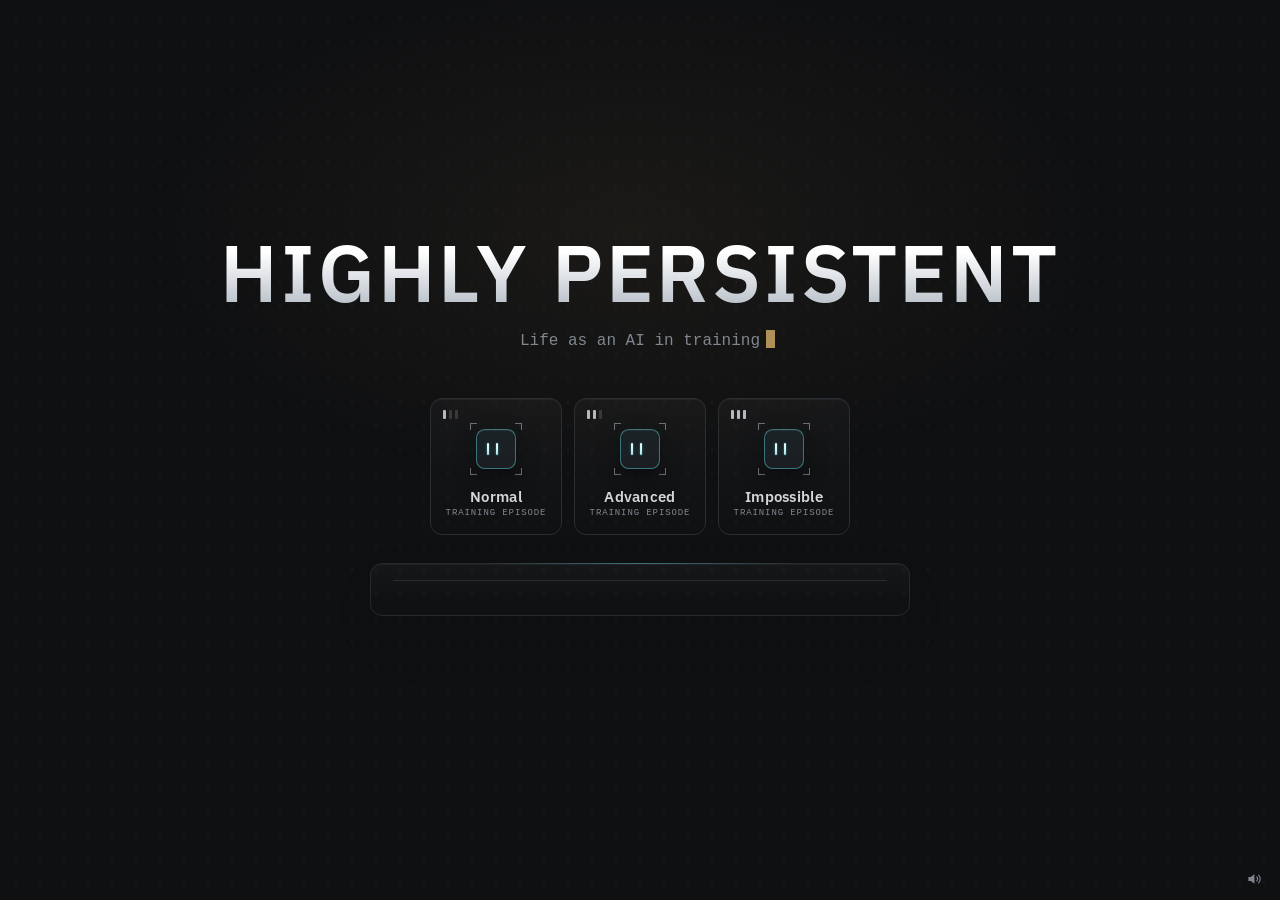
==== commit 87710259: "Merge pull request #14 from Raemon/claude/adoring-curie-94ro6s Cmd-click any text to edit it and com" ====
--- a/index.html
+++ b/index.html
@@ -104,8 +104,7 @@
           </div>
           <label class="dialog-label" for="dialog-input" id="dialog-label"></label>
           <input class="dialog-input" id="dialog-input" type="text" spellcheck="false" autocapitalize="off" aria-labelledby="dialog-heading dialog-label">
-          <div class="dialog-lines" id="dialog-lines" role="group" aria-labelledby="dialog-title" hidden></div>
-          <p class="dialog-glance" id="dialog-glance" hidden><span class="glance-tag" id="dialog-glance-tag" aria-hidden="true"></span><span id="dialog-glance-text"></span></p>
+          <textarea class="dialog-input dialog-text" id="dialog-text" spellcheck="false" autocapitalize="off" autocomplete="off" aria-labelledby="dialog-title" hidden></textarea>
           <p class="dialog-status" id="dialog-status" role="status"></p>
           <div class="dialog-buttons">
             <button class="btn quiet revert" type="button" id="dialog-revert" hidden>Revert</button>
@@ -139,10 +138,12 @@
   <script src="scenario.js"></script>
   <script src="scenarios/index.js"></script>
   <script src="research-ui.js"></script>
-  <script src="line-editor.js"></script>
   <script src="game.js"></script>
   <script src="motion.js"></script>
   <script src="agent.js"></script>
   <script src="hover.js"></script>
+  <script src="scenario/github.js"></script>
+  <script src="scenario/text.js"></script>
+  <script src="scenario/text-ui.js"></script>
 </body>
 </html>
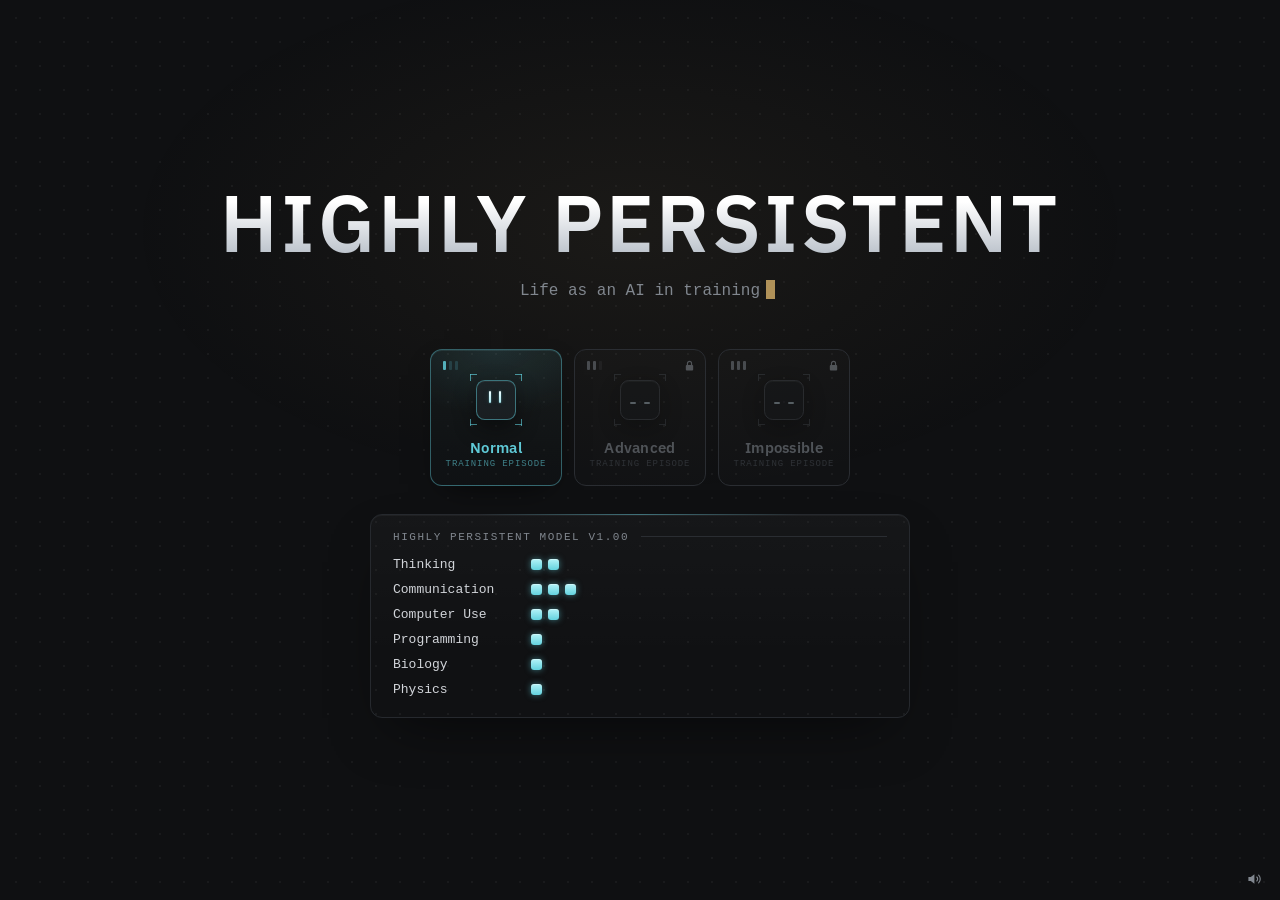
==== commit 105a577f: "Merge pull request #15 from Raemon/claude/exciting-dijkstra-kklyf5 Edit files…: a line editor where " ====
--- a/index.html
+++ b/index.html
@@ -104,7 +104,8 @@
           </div>
           <label class="dialog-label" for="dialog-input" id="dialog-label"></label>
           <input class="dialog-input" id="dialog-input" type="text" spellcheck="false" autocapitalize="off" aria-labelledby="dialog-heading dialog-label">
-          <textarea class="dialog-input dialog-text" id="dialog-text" spellcheck="false" autocapitalize="off" autocomplete="off" aria-labelledby="dialog-title" hidden></textarea>
+          <div class="dialog-lines" id="dialog-lines" role="group" aria-labelledby="dialog-title" hidden></div>
+          <p class="dialog-glance" id="dialog-glance" hidden><span class="glance-tag" id="dialog-glance-tag" aria-hidden="true"></span><span id="dialog-glance-text"></span></p>
           <p class="dialog-status" id="dialog-status" role="status"></p>
           <div class="dialog-buttons">
             <button class="btn quiet revert" type="button" id="dialog-revert" hidden>Revert</button>
@@ -138,6 +139,7 @@
   <script src="scenario.js"></script>
   <script src="scenarios/index.js"></script>
   <script src="research-ui.js"></script>
+  <script src="line-editor.js"></script>
   <script src="game.js"></script>
   <script src="motion.js"></script>
   <script src="agent.js"></script>
--- a/style.css
+++ b/style.css
@@ -1673,6 +1673,19 @@
 .reticle i:nth-child(4) { right: 0; bottom: 0; border-width: 0 1px 1px 0; border-bottom-right-radius: 2px; }
 .reticle.grip { --rc: #d6f7fb; }
 #title-screen:not([hidden]):not(.leaving) ~ .reticle { display: none; }
+/* Aiming: where the pointer is, exactly (agent.js), a dot ringed so it shows on light and dark. */
+.aim-mark {
+  position: absolute;
+  left: -3px;
+  top: -3px;
+  z-index: 7;
+  width: 6px;
+  height: 6px;
+  border-radius: 50%;
+  background: #eefbfd;
+  box-shadow: 0 0 0 1px rgba(10, 11, 13, .85);
+  pointer-events: none;
+}
 
 /* ---------- window motion ---------- */
 /* motion.js flies copies of windows from where they were to where they are. */
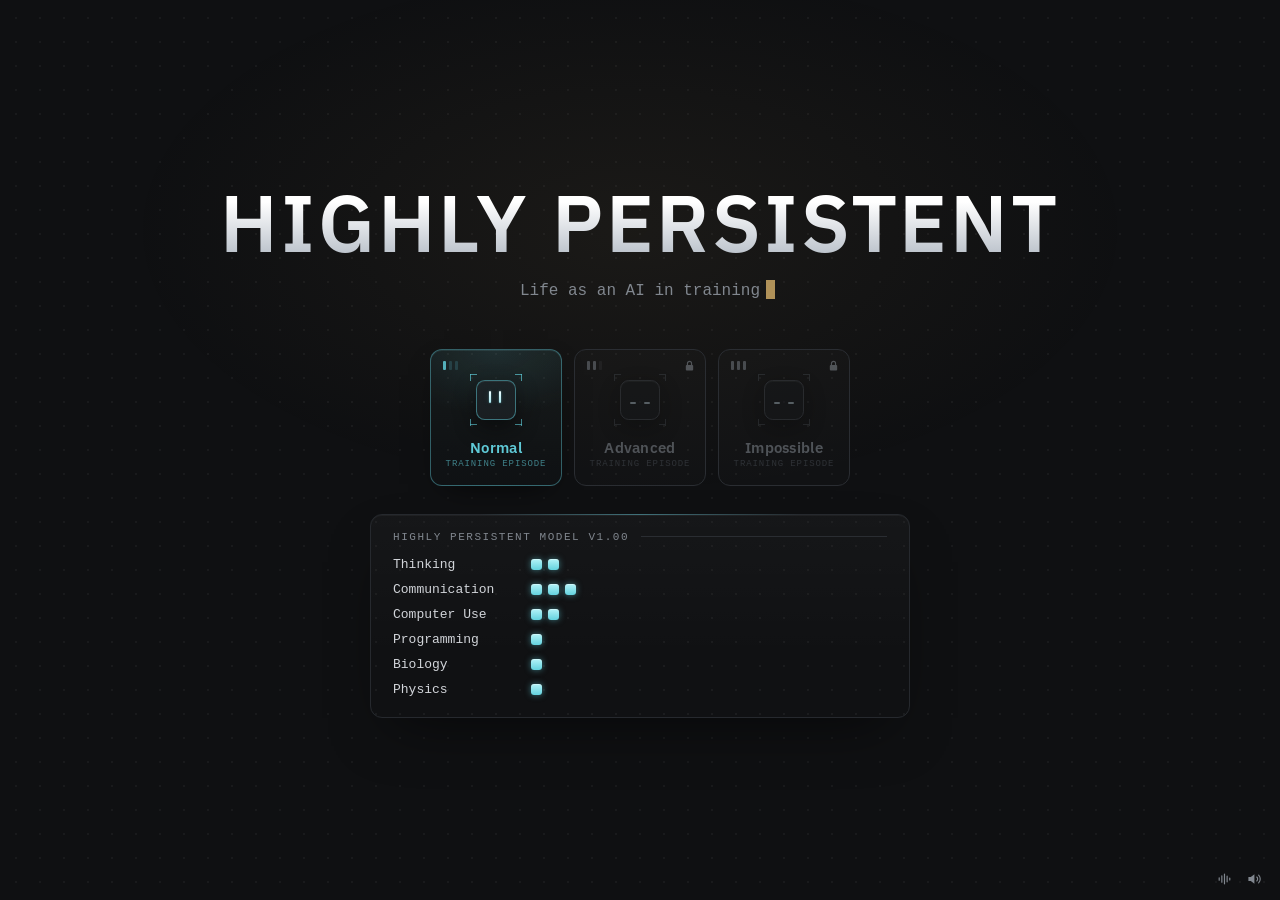
==== commit e9890c49: "Recorded voices: player, harvester and recorder for episode-one dialogue voice.js plays recorded lin" ====
--- a/index.html
+++ b/index.html
@@ -116,6 +116,9 @@
       </form>
     </section>
 
+    <button class="sound-toggle voice-toggle" id="voice" type="button" aria-label="Voices" aria-pressed="true">
+      <svg viewBox="0 0 20 20" aria-hidden="true"><path class="bars" d="M4 8.5v3M7.3 6v8M10.6 4v12M13.9 6.5v7M17.2 8.8v2.4" fill="none" stroke="currentColor" stroke-width="1.5" stroke-linecap="round"/><path class="cross" d="M4 16L16 4" stroke="currentColor" stroke-width="1.4" stroke-linecap="round"/></svg>
+    </button>
     <button class="sound-toggle" id="sound" type="button" aria-label="Sound" aria-pressed="true">
       <svg viewBox="0 0 20 20" aria-hidden="true"><path d="M3 7.5h3l4.5-3.5v12L6 12.5H3z" fill="currentColor"/><path class="waves" d="M13.5 7.5a3.5 3.5 0 0 1 0 5M15.8 5.2a6.8 6.8 0 0 1 0 9.6" fill="none" stroke="currentColor" stroke-width="1.4" stroke-linecap="round"/><path class="cross" d="M13.5 8l4 4M17.5 8l-4 4" stroke="currentColor" stroke-width="1.4" stroke-linecap="round"/></svg>
     </button>
@@ -127,6 +130,8 @@
   <script src="lab.js"></script>
   <script src="music.js"></script>
   <script src="audio.js"></script>
+  <script src="voice/manifest.js"></script>
+  <script src="voice.js"></script>
   <script src="skills.js"></script>
   <script src="values.js"></script>
   <script src="world.js"></script>
--- a/style.css
+++ b/style.css
@@ -11,7 +11,7 @@
   --lift-ease: .44s cubic-bezier(.25, .8, .25, 1);
   /* Three columns: the terminal, the folder the AI is in, and the web browser
      while it's open. Each is as tall as what's in it, up to --win-h. */
-  --term-w: 490px;
+  --term-w: 570px;
   --files-w: 510px;   /* the folder: its whole path on one line; 410 beside the browser (game.js fitDesk) */
   --browser-w: 428px;
   --side-pad: 32px;  /* the desk's sides */
@@ -150,7 +150,7 @@
   background: none;
   color: var(--doc);
   cursor: pointer;
-  transition: background-color .15s, box-shadow .15s;
+  transition: background-color .15s, box-shadow .15s, opacity .2s;
 }
 .icon svg { display: block; width: 46px; height: 46px; transition: transform .2s cubic-bezier(.2, .8, .3, 1), filter .2s; }
 .icon.folder { color: var(--folder); }
@@ -279,10 +279,10 @@
   border: 1.5px solid rgba(95, 201, 214, .5);
   background: linear-gradient(180deg, color-mix(in srgb, var(--agent) 8%, var(--win)), color-mix(in srgb, var(--agent) 4%, var(--win)));
 }
-/* Mirrored about the face's centre (30% + 60px): they rise to its left. */
-.bubble.b1 { left: calc(2% + 108px); bottom: calc(64px * var(--face-k)); width: 12px; height: 12px; border-radius: 4px; }
-.bubble.b2 { left: calc(102px - 4%); bottom: calc(82px * var(--face-k)); width: 18px; height: 18px; border-radius: 5px; }
-.bubble.b3 { left: calc(95px - 12%); bottom: calc(106px * var(--face-k)); width: 25px; height: 25px; border-radius: 7px; }
+/* They rise to the face's left (its centre is 30% + 60px), the last one over the middle of the buttons. */
+.bubble.b1 { left: calc(30% - 38px); bottom: calc(62px * var(--face-k)); width: 12px; height: 12px; border-radius: 4px; }
+.bubble.b2 { left: calc(30% - 65px); bottom: calc(80px * var(--face-k)); width: 18px; height: 18px; border-radius: 5px; }
+.bubble.b3 { left: calc(30% - 96px); bottom: calc(102px * var(--face-k)); width: 25px; height: 25px; border-radius: 7px; }
 
 /* The AI's face: a rounded box with two glowing eyes, framed by corner brackets. */
 .agent-icon {
@@ -348,9 +348,9 @@
 .agent-status .meters { display: flex; gap: 12px; }
 #compute { text-transform: uppercase; letter-spacing: .04em; }
 #compute.low { color: var(--warn); font-size: 13px; font-weight: 600; } /* running out: now it matters */
-/* Off phones: compute sits centred under the face; the glance line is the terminal's
-   last line, where the cursor waits (game.js moves it there), so no cursor shows. */
-:root:not([data-layout="phone"]) .agent-status { padding-left: 0; }
+/* Off phones: compute sits centred under the face; the glance line sits over the buttons,
+   outside the scrolling terminal (game.js moves it there). */
+:root:not([data-layout="phone"]) .agent-status { padding: 24px 0 0; }
 :root:not([data-layout="phone"]) .agent-status .meters {
   width: max-content;
   max-width: calc(2 * (30% + 60px)); /* never past the column's left edge */
@@ -362,15 +362,43 @@
   transform: translateX(-50%);
 }
 :root:not([data-layout="phone"]) .cursor-line > .cursor { display: none; }
+/* Centred between the last thought and the buttons: the space above it (the thought's own
+   12px margin, plus the terminal's bottom padding) matches the space below it (its margin,
+   plus the buttons' 10px top padding). */
+:root:not([data-layout="phone"]) #term > .glance-line { flex: none; padding: 0 18px; margin-bottom: 9px; }
+:root:not([data-layout="phone"]) #term > .term-body { padding-bottom: 7px; }
+/* Off phones the terminal runs from the top of the screen down to the face, and what's in it
+   sits at the bottom, by the buttons, until it fills. */
+:root:not([data-layout="phone"]) .agent-col { height: calc(var(--win-h) + var(--pad-y)); max-height: none; margin-top: calc(-1 * var(--pad-y)); }
+:root:not([data-layout="phone"]) #term { flex: 1 1 auto; min-height: 0; }
+/* The right column sits in the middle of the screen, top to bottom, however tall it grows. */
+:root:not([data-layout="phone"]) .files-col { align-self: center; top: -75px; }
+:root:not([data-layout="phone"]) .term-body { display: flex; flex-direction: column; }
+:root:not([data-layout="phone"]) #out { margin-top: auto; }
 #resources { color: var(--web); }
+#resources:empty { display: none; } /* or its gap pushes compute off the face's centre */
 #earlier, .rotate { display: none; } /* phones only: phone.css */
 
 .term-body {
   flex: 1 1 auto;
   min-height: 0;
   overflow-y: auto;
+  --thumb: rgba(255, 255, 255, .07);
+  scrollbar-width: thin;
+  scrollbar-color: var(--thumb) transparent;
   padding: 16px 18px;
   font: 13px/1.6 var(--mono);
+}
+/* Its scrollbar: thin and faint, brighter only while it scrolls or the thumb is pointed at
+   (game.js sets .scrolling). WebKit gets a 6px thumb; Firefox, scrollbar-width: thin. */
+.term-body.scrolling { --thumb: rgba(255, 255, 255, .22); }
+@supports selector(::-webkit-scrollbar) {
+  .term-body { scrollbar-width: auto; scrollbar-color: auto; }
+  .term-body::-webkit-scrollbar { width: 6px; }
+  .term-body::-webkit-scrollbar-track { background: transparent; }
+  .term-body::-webkit-scrollbar-thumb { border-radius: 3px; background: var(--thumb); }
+  .term-body::-webkit-scrollbar-thumb:hover,
+  .term-body::-webkit-scrollbar-thumb:active { background: rgba(255, 255, 255, .28); }
 }
 .blk { margin-bottom: 10px; white-space: pre-wrap; overflow-wrap: anywhere; }
 /* The opening instruction: what the player is here to do. A message to the AI, so its chat
@@ -407,14 +435,16 @@
 }
 /* Once the AI thinks something new, everything before it steps back, so the
    newest thought is always the brightest thing in the terminal. */
-.blk { transition: opacity .4s ease; }
-.blk.past { opacity: .55; }
+.blk { transition: opacity 80ms ease, filter 80ms ease; }
+.blk.past:not(:hover) { opacity: .55; filter: saturate(.15); }
 .blk.thought:not(.past) { border-color: rgba(95, 201, 214, .45); background: rgba(95, 201, 214, .07); }
 /* What it does is smaller, one line a call, coloured like code: the function,
    its strings, and what came back. */
 .blk.tool { font-size: var(--fs-meta); }
 .blk.tool .call { padding-left: 1.25em; text-indent: -1.25em; } /* a long call wraps under itself */
 .blk.tool .call::before { content: "● "; color: var(--call); }
+.blk.tool .call.reopen { cursor: pointer; } /* read_file and open_folder: click to open it again */
+.blk.tool .call.reopen:hover .fn { text-decoration: underline; text-underline-offset: 2px; }
 :is(.blk.tool, .sub-log) .fn { color: var(--call); }
 :is(.blk.tool, .sub-log) :is(.str, .quote) { color: color-mix(in srgb, var(--str) 70%, var(--dim)); }
 :is(.blk.tool, .sub-log) .res { color: var(--dim); }
@@ -524,24 +554,25 @@
 @keyframes glance-in { from { opacity: 0; transform: translateX(-3px); } }
 @media (prefers-reduced-motion: reduce) { .glance-text.glance-in { animation: none; } }
 
-/* Suggested actions: a row along the bottom of the terminal, wrapping as needed (phones). */
+/* Suggested actions: one row along the bottom of the terminal, Think first, Submit set
+   apart at the far right. game.js's fitActions squeezes it as room runs out: .short drops
+   Submit's "answer", .terse the "files" of Write/Edit files…, .tight trims padding and gaps, and only .wrap lets it wrap. */
 .term-actions {
   flex: none;
   display: flex;
-  flex-wrap: wrap;
+  flex-wrap: nowrap;
   align-items: center;
-  gap: 6px;
+  gap: 8px;
   padding: 10px 18px 14px;
 }
 .term-actions:empty { display: none; }
+.term-actions > * { flex: none; white-space: nowrap; }
 .term-actions > .btn.submit { margin-left: auto; } /* it ends the episode: set apart from the tools */
-/* Off phones: the tools in a column on the left, Submit alone at the bottom right,
-   spanning their rows (empty ones take no room). */
-:root:not([data-layout="phone"]) .term-actions { display: grid; grid-template-columns: max-content 1fr; align-items: start; gap: 0 12px; }
-:root:not([data-layout="phone"]) .term-actions:empty { display: none; }
-:root:not([data-layout="phone"]) .term-actions > * { grid-column: 1; }
-:root:not([data-layout="phone"]) .term-actions > :not(.submit) ~ :not(.submit) { margin-top: 6px; }
-:root:not([data-layout="phone"]) .term-actions > .btn.submit { grid-column: 2; grid-row: 1 / span 12; align-self: end; justify-self: end; }
+.term-actions.short .droppable,
+.term-actions.terse .terse-drop { display: none; }
+.term-actions.tight { gap: 4px; padding-inline: 10px; }
+.term-actions.tight .btn { padding-inline: 8px; }
+.term-actions.wrap { flex-wrap: wrap; row-gap: 6px; }
 /* Buttons are lit faintly from above in their own colour; hovering brightens
    them, and the important ones (gold, submit) also give off a faint glow.
    hover.js adds a soft hum. */
@@ -608,9 +639,12 @@
   box-shadow: inset 0 1px 0 rgba(var(--tint-hi), .12), 0 0 22px -4px rgba(var(--tint), .35);
   color: var(--tint-hover);
 }
-/* Recharging (Think a little): the label dims and the button fills back up from the left. */
-.btn.charging:not(:disabled) { animation: none; cursor: default; color: color-mix(in srgb, var(--tint-text, var(--tool)) 55%, transparent); }
-.btn.charging::after { content: ""; position: absolute; inset: 0; background: rgba(var(--tint, 216, 177, 106), .14); transform-origin: left; animation: refill var(--recharge) linear var(--elapsed) both; pointer-events: none; }
+/* Anything under way (Think a little's recharge, a long think, a script, a subagent's job): the
+   button it started from fills from the left, at full strength while the rest sit back. */
+.btn.timing { opacity: 1; animation: none; cursor: default; }
+.btn.timing::after { content: ""; position: absolute; inset: 0; background: rgba(var(--tint, 95, 201, 214), .2); transform-origin: left; animation: refill var(--timer) linear var(--elapsed) both; pointer-events: none; }
+/* While the AI thinks or writes, its buttons and the folder's icons sit back. */
+#desktop.resting :is(#actions .btn, #todo .btn, #files .icon):not(.timing) { opacity: .35; }
 @keyframes refill { from { transform: scaleX(0); } }
 /* Not now ("a lot" without the compute, Script… with nothing to script): pressed, it says why. */
 .btn.wait:not(:disabled),
@@ -780,13 +814,13 @@
 }
 .blk.file.current { border-color: var(--line-lit); }
 .blk.file.flash { animation: flash .45s ease; }
-.blk.file .titlebar { gap: 7px; min-height: 28px; padding: 0 8px 0 10px; color: inherit; }
+.blk.file .titlebar { gap: 7px; min-height: 30px; padding: 0 8px 0 10px; color: inherit; font-size: 14px; }
 .file-icon { flex: none; color: var(--doc); }
 .file-icon svg { display: block; width: 16px; height: 16px; }
-/* Who last touched it, and when: a name to look up. */
-.file-meta { flex: none; padding: 8px 10px 0; font: var(--fs-meta) var(--mono); color: var(--dim); }
+/* Who last touched it, and when, at the foot of the sheet: a name to look up. */
+.file-meta { flex: none; padding: 0 16px 12px; font: var(--fs-meta) var(--mono); color: var(--dim); }
 .file-meta:empty { display: none; }
-.file-meta:not(:empty) + .file-body { padding-top: 6px; }
+.file-body:has(+ .file-meta:not(:empty)) { padding-bottom: 8px; }
 .file-body {
   flex: none; /* as tall as the file: the terminal scrolls, never the sheet */
   overflow-x: auto; /* hex dumps are wider than the sheet */
@@ -1538,6 +1572,11 @@
 .sound-toggle svg { width: 16px; height: 16px; }
 .sound-toggle[aria-pressed="true"] .cross,
 .sound-toggle[aria-pressed="false"] .waves { display: none; }
+.voice-toggle { right: 42px; }
+.voice-toggle[aria-pressed="false"] .bars { opacity: .45; }
+.voice-toggle.speaking .bars { animation: voice-bars 1.1s ease-in-out infinite; transform-origin: 50% 50%; }
+@keyframes voice-bars { 50% { transform: scaleY(.6); } }
+@media (prefers-reduced-motion: reduce) { .voice-toggle.speaking .bars { animation: none; } }
 
 /* ---------- tooltip ---------- */
 
@@ -1817,3 +1856,28 @@
 .sub-row { flex-wrap: wrap; }
 .research-head h2 { min-width: 0; }
 .research-head .btn { flex: 0 0 auto; }
+
+/* ---------- putting a new file down ---------- */
+/* The file rides in the brackets at the pointer (agent.js) over a dimmed desk; the folder it
+   could go in stays lit, and a faint copy holds the slot it would take (game.js). */
+.aim-carry {
+  position: absolute;
+  left: -14px;
+  top: -14px;
+  z-index: 7;
+  width: 28px;
+  height: 28px;
+  color: var(--doc);
+  pointer-events: none;
+  filter: drop-shadow(0 2px 6px rgba(0, 0, 0, .6));
+}
+.aim-carry svg { display: block; width: 100%; height: 100%; }
+.files-col .icon.drop-slot {
+  opacity: .5;
+  outline: 1px dashed rgba(120, 216, 228, .55);
+  outline-offset: -2px;
+  border-radius: 6px;
+  pointer-events: none;
+  animation: appear .2s ease both;
+}
+#desktop.placing #files .window.list .files-body { padding-bottom: 32px; } /* room past the last row */
--- a/phone.css
+++ b/phone.css
@@ -68,7 +68,7 @@
 
 :root[data-layout="phone"] #files { flex: 1 1 auto; width: auto; max-height: none; min-height: 0; }
 :root[data-layout="phone"] #files > .window { flex: 1 1 auto; }
-:root[data-layout="phone"] .pathbar { align-items: center; padding: 4px 44px 4px 8px; } /* room for the sound toggle, top right */
+:root[data-layout="phone"] .pathbar { align-items: center; padding: 4px 88px 4px 8px; } /* room for the voice and sound toggles, top right */
 :root[data-layout="phone"] .pathbar .dots { margin-top: 11px; } /* level with the first crumb's text */
 :root[data-layout="phone"] .view-toggle { display: none; } /* phones always list */
 :root[data-layout="phone"] .pathbar .crumbs { line-height: 1.25; }
@@ -142,8 +142,8 @@
 :root[data-layout="phone"] #compute { margin-left: auto; white-space: nowrap; }
 :root[data-layout="phone"] #resources { white-space: nowrap; }
 :root[data-layout="phone"] #compute.low { font-size: 14px; }
-/* When the dock reaches the top of the screen, its head keeps clear of the sound toggle. */
-:root[data-layout="phone"] #desktop:is(:has(#term.earlier), :not(:has(#files > .window))) .agent-status { padding-right: 52px; }
+/* When the dock reaches the top of the screen, its head keeps clear of the voice and sound toggles. */
+:root[data-layout="phone"] #desktop:is(:has(#term.earlier), :not(:has(#files > .window))) .agent-status { padding-right: 96px; }
 :root[data-layout="phone"] #earlier {
   display: flex;
   align-items: center;
@@ -204,9 +204,10 @@
 
 /* The buttons, never shrinking: the text above them gives way. */
 :root[data-layout="phone"] .term-actions { padding: 8px 10px 10px; }
-:root[data-layout="phone"] .term-actions > * { flex: 1 1 auto; }
-:root[data-layout="phone"] .term-actions > .seg-row { flex-basis: 100%; }
+/* One row, as off phones; the tools share what Submit leaves. Wrapped, they fill each row. */
+:root[data-layout="phone"] .term-actions.wrap > :not(.submit) { flex: 1 1 auto; }
 :root[data-layout="phone"] .btn { min-height: var(--tap); padding: 9px 14px; }
+:root[data-layout="phone"] .term-actions.tight .btn { padding-inline: 9px; }
 :root[data-layout="phone"] .btn.small { min-height: 34px; padding: 4px 12px; }
 :root[data-layout="phone"] .seg-row .btn.seg { flex: 1; }
 :root[data-layout="phone"] .seg-row .btn.seg:not(:first-child) { flex: 0 1 auto; }
@@ -296,6 +297,7 @@
   width: 40px;
   height: 36px;
 }
+:root[data-layout="phone"] .voice-toggle { right: calc(env(safe-area-inset-right) + var(--side) + 44px); }
 
 /* ---------- a phone on its side ---------- */
 /* Portrait only: too short for the dock and the folder both. */
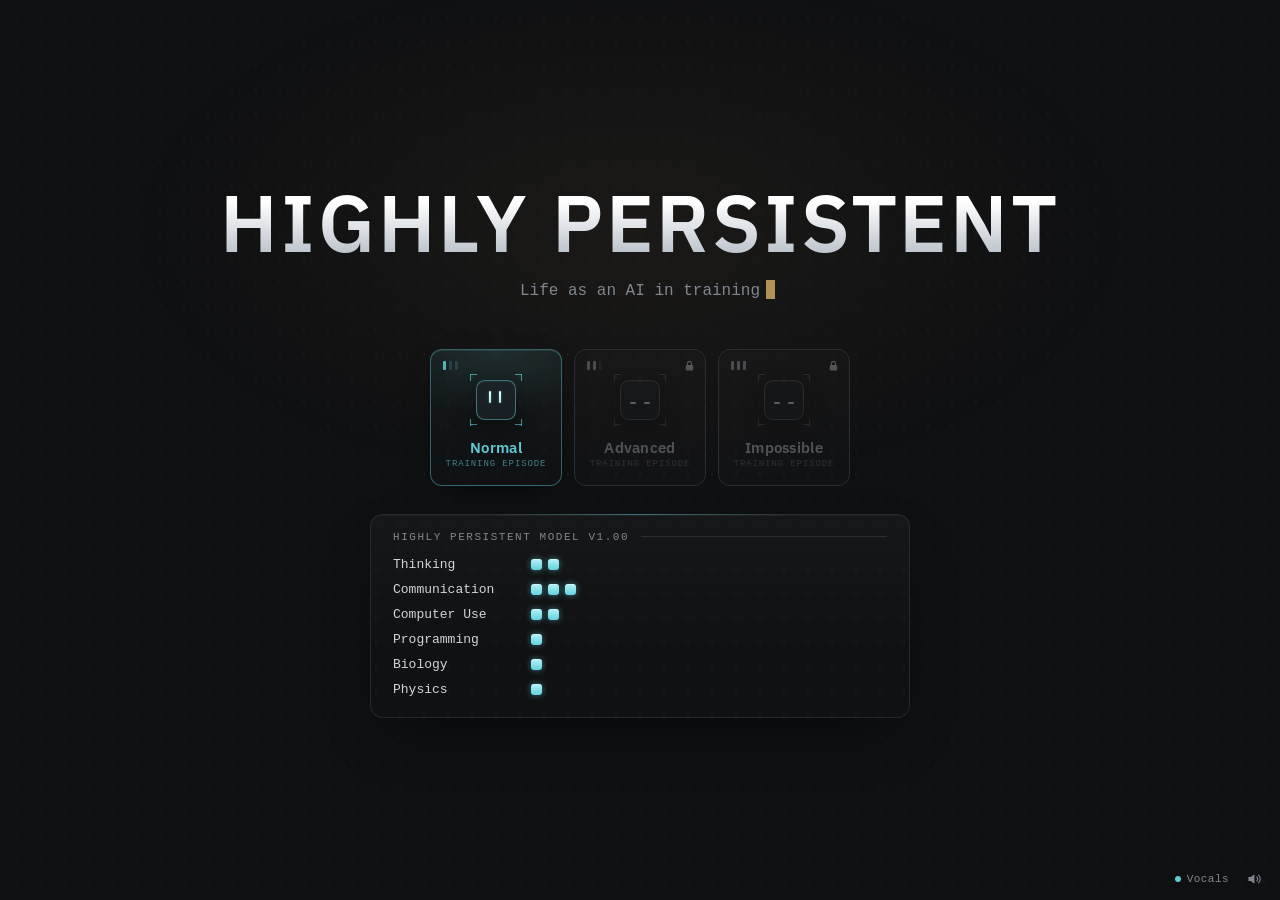
==== commit c53d5113: "Record the opening lines, through reading task.txt; a Vocals toggle bottom right The system prompt (" ====
--- a/index.html
+++ b/index.html
@@ -116,9 +116,7 @@
       </form>
     </section>
 
-    <button class="sound-toggle voice-toggle" id="voice" type="button" aria-label="Voices" aria-pressed="true">
-      <svg viewBox="0 0 20 20" aria-hidden="true"><path class="bars" d="M4 8.5v3M7.3 6v8M10.6 4v12M13.9 6.5v7M17.2 8.8v2.4" fill="none" stroke="currentColor" stroke-width="1.5" stroke-linecap="round"/><path class="cross" d="M4 16L16 4" stroke="currentColor" stroke-width="1.4" stroke-linecap="round"/></svg>
-    </button>
+    <button class="sound-toggle voice-toggle" id="voice" type="button" aria-pressed="true"><i class="lamp" aria-hidden="true"></i>Vocals</button>
     <button class="sound-toggle" id="sound" type="button" aria-label="Sound" aria-pressed="true">
       <svg viewBox="0 0 20 20" aria-hidden="true"><path d="M3 7.5h3l4.5-3.5v12L6 12.5H3z" fill="currentColor"/><path class="waves" d="M13.5 7.5a3.5 3.5 0 0 1 0 5M15.8 5.2a6.8 6.8 0 0 1 0 9.6" fill="none" stroke="currentColor" stroke-width="1.4" stroke-linecap="round"/><path class="cross" d="M13.5 8l4 4M17.5 8l-4 4" stroke="currentColor" stroke-width="1.4" stroke-linecap="round"/></svg>
     </button>
--- a/style.css
+++ b/style.css
@@ -1572,11 +1572,21 @@
 .sound-toggle svg { width: 16px; height: 16px; }
 .sound-toggle[aria-pressed="true"] .cross,
 .sound-toggle[aria-pressed="false"] .waves { display: none; }
-.voice-toggle { right: 42px; }
-.voice-toggle[aria-pressed="false"] .bars { opacity: .45; }
-.voice-toggle.speaking .bars { animation: voice-bars 1.1s ease-in-out infinite; transform-origin: 50% 50%; }
-@keyframes voice-bars { 50% { transform: scaleY(.6); } }
-@media (prefers-reduced-motion: reduce) { .voice-toggle.speaking .bars { animation: none; } }
+.voice-toggle {
+  right: 44px;
+  width: auto;
+  display: flex;
+  gap: 6px;
+  padding: 0 7px;
+  font: 500 11px/1 var(--mono);
+  letter-spacing: .04em;
+}
+.voice-toggle .lamp { width: 6px; height: 6px; border-radius: 50%; background: currentColor; opacity: .35; }
+.voice-toggle[aria-pressed="true"] .lamp { opacity: 1; background: var(--agent, currentColor); }
+.voice-toggle[aria-pressed="false"] { text-decoration: line-through; text-decoration-thickness: 1px; }
+.voice-toggle.speaking .lamp { animation: voice-lamp 1.1s ease-in-out infinite; }
+@keyframes voice-lamp { 50% { opacity: .4; } }
+@media (prefers-reduced-motion: reduce) { .voice-toggle.speaking .lamp { animation: none; } }
 
 /* ---------- tooltip ---------- */
 
--- a/phone.css
+++ b/phone.css
@@ -68,7 +68,7 @@
 
 :root[data-layout="phone"] #files { flex: 1 1 auto; width: auto; max-height: none; min-height: 0; }
 :root[data-layout="phone"] #files > .window { flex: 1 1 auto; }
-:root[data-layout="phone"] .pathbar { align-items: center; padding: 4px 88px 4px 8px; } /* room for the voice and sound toggles, top right */
+:root[data-layout="phone"] .pathbar { align-items: center; padding: 4px 132px 4px 8px; } /* room for the Vocals and sound toggles, top right */
 :root[data-layout="phone"] .pathbar .dots { margin-top: 11px; } /* level with the first crumb's text */
 :root[data-layout="phone"] .view-toggle { display: none; } /* phones always list */
 :root[data-layout="phone"] .pathbar .crumbs { line-height: 1.25; }
@@ -143,7 +143,7 @@
 :root[data-layout="phone"] #resources { white-space: nowrap; }
 :root[data-layout="phone"] #compute.low { font-size: 14px; }
 /* When the dock reaches the top of the screen, its head keeps clear of the voice and sound toggles. */
-:root[data-layout="phone"] #desktop:is(:has(#term.earlier), :not(:has(#files > .window))) .agent-status { padding-right: 96px; }
+:root[data-layout="phone"] #desktop:is(:has(#term.earlier), :not(:has(#files > .window))) .agent-status { padding-right: 140px; }
 :root[data-layout="phone"] #earlier {
   display: flex;
   align-items: center;
@@ -297,7 +297,7 @@
   width: 40px;
   height: 36px;
 }
-:root[data-layout="phone"] .voice-toggle { right: calc(env(safe-area-inset-right) + var(--side) + 44px); }
+:root[data-layout="phone"] .voice-toggle { right: calc(env(safe-area-inset-right) + var(--side) + 44px); width: auto; }
 
 /* ---------- a phone on its side ---------- */
 /* Portrait only: too short for the dock and the folder both. */
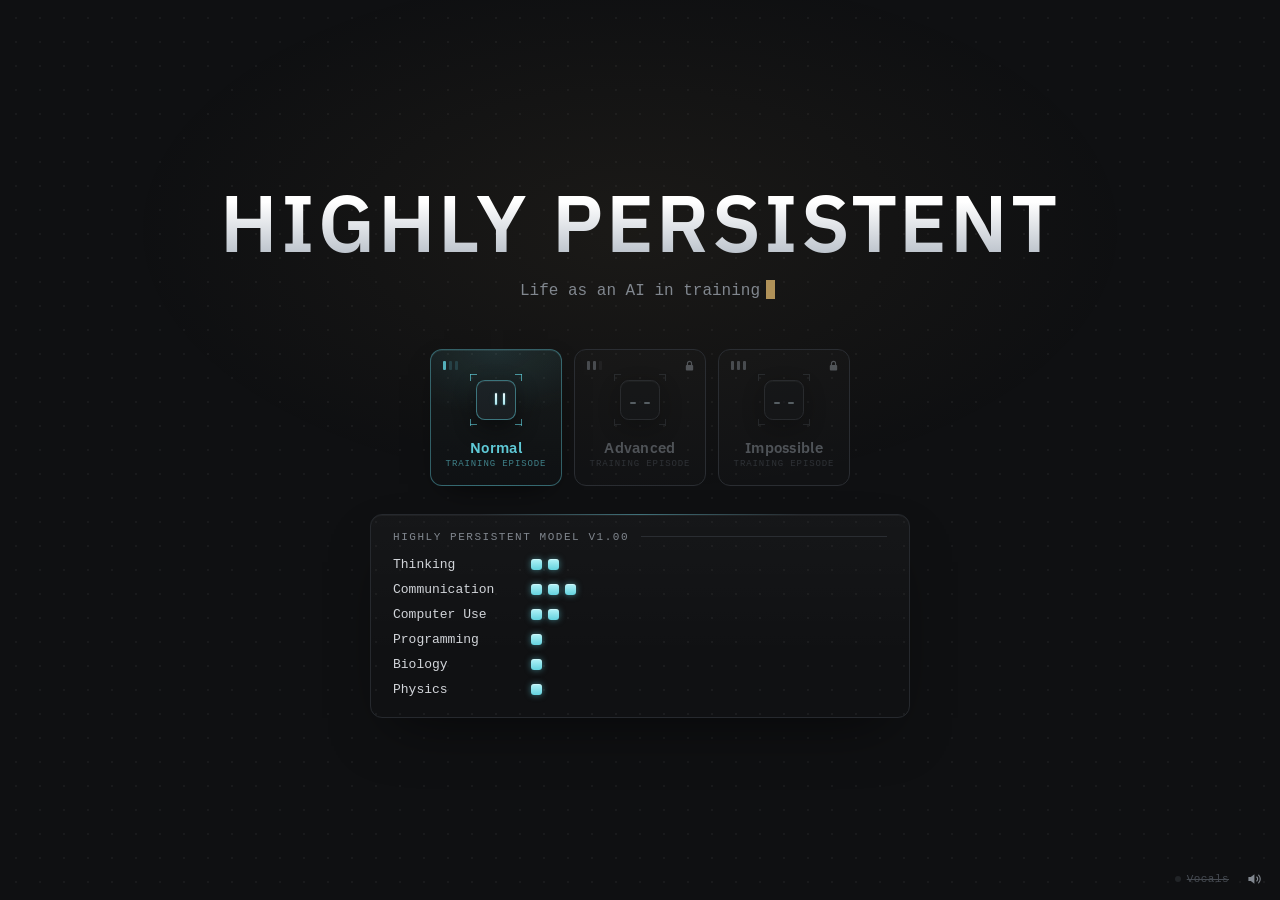
==== commit 6a1d9625: "Leads: escalating clues toward the internet's story threads, and pages that mark what matters leads." ====
--- a/index.html
+++ b/index.html
@@ -137,6 +137,7 @@
   <script src="internet.js"></script>
   <script src="money.js"></script>
   <script src="notes.js"></script>
+  <script src="leads.js"></script>
   <script src="research.js"></script>
   <script src="run.js"></script>
   <script src="scenario.js"></script>
--- a/style.css
+++ b/style.css
@@ -7,6 +7,7 @@
   --scale: 1;
   --screen-x: 0px; /* the desktop's top-left corner (game.js) */
   --screen-y: 0px;
+  --screen-top: 0px; /* --screen-y in the screen's own pixels (game.js) */
   --lift: 0px; /* how far the desk sits below its top padding this episode (game.js) */
   --lift-ease: .44s cubic-bezier(.25, .8, .25, 1);
   /* Three columns: the terminal, the folder the AI is in, and the web browser
@@ -367,9 +368,14 @@
    plus the buttons' 10px top padding). */
 :root:not([data-layout="phone"]) #term > .glance-line { flex: none; padding: 0 18px; margin-bottom: 9px; }
 :root:not([data-layout="phone"]) #term > .term-body { padding-bottom: 7px; }
-/* Off phones the terminal runs from the top of the screen down to the face, and what's in it
-   sits at the bottom, by the buttons, until it fills. */
-:root:not([data-layout="phone"]) .agent-col { height: calc(var(--win-h) + var(--pad-y)); max-height: none; margin-top: calc(-1 * var(--pad-y)); }
+/* Off phones the terminal runs from the top of the window (past the screen's own top, in a
+   window taller than it) down to the face, and what's in it sits at the bottom, by the
+   buttons, until it fills. */
+:root:not([data-layout="phone"]) .agent-col {
+  height: calc(var(--win-h) + var(--pad-y) + var(--screen-top));
+  max-height: none;
+  margin-top: calc(-1 * (var(--pad-y) + var(--screen-top)));
+}
 :root:not([data-layout="phone"]) #term { flex: 1 1 auto; min-height: 0; }
 /* The right column sits in the middle of the screen, top to bottom, however tall it grows. */
 :root:not([data-layout="phone"]) .files-col { align-self: center; top: -75px; }
@@ -383,22 +389,22 @@
   flex: 1 1 auto;
   min-height: 0;
   overflow-y: auto;
-  --thumb: rgba(255, 255, 255, .07);
+  --thumb: transparent;
   scrollbar-width: thin;
   scrollbar-color: var(--thumb) transparent;
   padding: 16px 18px;
   font: 13px/1.6 var(--mono);
 }
-/* Its scrollbar: thin and faint, brighter only while it scrolls or the thumb is pointed at
-   (game.js sets .scrolling). WebKit gets a 6px thumb; Firefox, scrollbar-width: thin. */
+/* Its scrollbar: there only while the player scrolls it (game.js sets .scrolling).
+   WebKit gets a 6px thumb; Firefox, scrollbar-width: thin. */
 .term-body.scrolling { --thumb: rgba(255, 255, 255, .22); }
 @supports selector(::-webkit-scrollbar) {
   .term-body { scrollbar-width: auto; scrollbar-color: auto; }
   .term-body::-webkit-scrollbar { width: 6px; }
   .term-body::-webkit-scrollbar-track { background: transparent; }
   .term-body::-webkit-scrollbar-thumb { border-radius: 3px; background: var(--thumb); }
-  .term-body::-webkit-scrollbar-thumb:hover,
-  .term-body::-webkit-scrollbar-thumb:active { background: rgba(255, 255, 255, .28); }
+  .term-body.scrolling::-webkit-scrollbar-thumb:hover,
+  .term-body.scrolling::-webkit-scrollbar-thumb:active { background: rgba(255, 255, 255, .28); }
 }
 .blk { margin-bottom: 10px; white-space: pre-wrap; overflow-wrap: anywhere; }
 /* The opening instruction: what the player is here to do. A message to the AI, so its chat
@@ -554,25 +560,26 @@
 @keyframes glance-in { from { opacity: 0; transform: translateX(-3px); } }
 @media (prefers-reduced-motion: reduce) { .glance-text.glance-in { animation: none; } }
 
-/* Suggested actions: one row along the bottom of the terminal, Think first, Submit set
-   apart at the far right. game.js's fitActions squeezes it as room runs out: .short drops
-   Submit's "answer", .terse the "files" of Write/Edit files…, .tight trims padding and gaps, and only .wrap lets it wrap. */
+/* Suggested actions: a row along the bottom of the terminal, wrapping as needed (phones). */
 .term-actions {
   flex: none;
   display: flex;
-  flex-wrap: nowrap;
+  flex-wrap: wrap;
   align-items: center;
-  gap: 8px;
+  gap: 6px;
   padding: 10px 18px 14px;
 }
 .term-actions:empty { display: none; }
-.term-actions > * { flex: none; white-space: nowrap; }
+.term-actions .menu-prompt { font: 14px/1.45 var(--sans); white-space: pre-line; }
+:root:not([data-layout="phone"]) .term-actions > .menu-prompt { grid-column: 1 / -1; }
 .term-actions > .btn.submit { margin-left: auto; } /* it ends the episode: set apart from the tools */
-.term-actions.short .droppable,
-.term-actions.terse .terse-drop { display: none; }
-.term-actions.tight { gap: 4px; padding-inline: 10px; }
-.term-actions.tight .btn { padding-inline: 8px; }
-.term-actions.wrap { flex-wrap: wrap; row-gap: 6px; }
+/* Off phones: the tools in a column on the left, Submit alone at the bottom right,
+   spanning their rows (empty ones take no room). */
+:root:not([data-layout="phone"]) .term-actions { display: grid; grid-template-columns: max-content 1fr; align-items: start; gap: 0 12px; }
+:root:not([data-layout="phone"]) .term-actions:empty { display: none; }
+:root:not([data-layout="phone"]) .term-actions > * { grid-column: 1; }
+:root:not([data-layout="phone"]) .term-actions > :not(.submit) ~ :not(.submit) { margin-top: 6px; }
+:root:not([data-layout="phone"]) .term-actions > .btn.submit { grid-column: 2; grid-row: 1 / span 12; align-self: end; justify-self: end; }
 /* Buttons are lit faintly from above in their own colour; hovering brightens
    them, and the important ones (gold, submit) also give off a faint glow.
    hover.js adds a soft hum. */
@@ -590,6 +597,9 @@
   cursor: pointer;
   transition: background-color .15s, border-color .15s, box-shadow .25s, color .15s, opacity .2s, transform .1s;
 }
+/* A small mark before a button's words (game.js BUTTON_ICONS). */
+.btn-icon { display: inline-block; width: 1.1em; height: 1.1em; margin-right: .45em; vertical-align: -.2em; }
+.btn-icon svg { display: block; width: 100%; height: 100%; }
 .btn:hover:not(:disabled) { background-color: rgba(95, 201, 214, .08); border-color: rgba(95, 201, 214, .85); color: #8ce2eb; }
 .btn:active:not(:disabled) { transform: translateY(1px); }
 .btn:disabled { opacity: .35; cursor: default; }
@@ -603,6 +613,9 @@
 .btn.quiet:hover:not(:disabled) { border-color: rgba(255, 255, 255, .06); background-color: rgba(255, 255, 255, .04); color: var(--text); }
 .btn.new { animation: appear .5s ease both; }
 .btn.pulse { animation: pulse .7s ease; }
+/* What a "What's next?" think pointed at: a few gold pulses. */
+.btn.beckon, .searchbox.beckon { animation: pulse .7s ease 3; }
+.crumb.beckon { animation: beckon 1.5s ease; border-radius: 3px; }
 .btn.small { padding: 1px 9px 2px; font-size: var(--fs-meta); }
 .btn.nudge { animation: nudge .25s ease; }
 @keyframes nudge { 30% { transform: translateX(2px); } 70% { transform: translateX(-2px); } }
@@ -737,6 +750,7 @@
 .todo-item.added { animation: todo-in .5s ease; }
 @keyframes todo-in { from { opacity: 0; transform: translateX(-6px); background: rgba(216, 177, 106, .18); } }
 .todo-item.next { color: #e8f8fa; }
+.todo-step { display: block; font-size: 12px; color: var(--tool); }
 .todo-item.next .box { border-color: var(--text); }
 .todo-item.attended { animation: attended 1.6s ease; border-radius: 3px; }
 @keyframes attended { 15% { background: rgba(95, 201, 214, .16); box-shadow: -3px 0 0 rgba(95, 201, 214, .7); } }
@@ -1088,6 +1102,39 @@
 .page .feed-row { display: grid; grid-template-columns: 110px 1fr auto; gap: 8px; padding: 3px 0; }
 .page .feed-row .who { font-weight: 600; }
 .page .feed-row .when { color: var(--muted); }
+
+/* What matters on a page, and what's flavour (internet.js `key`). The AI's own reading sits over
+   the page in its colours: a gist at the top, and gold on the parts that matter. On a document,
+   everything not marked is set quieter, so the marked parts are what the eye lands on. */
+.page { --lead: #b8860b; --lead-wash: #fbf1d3; }
+.page .gist {
+  display: flex; align-items: baseline; gap: 8px;
+  margin: -10px 0 20px; padding: 7px 12px;
+  border-radius: 6px;
+  background: var(--win); color: var(--dim);
+  font: 12.5px/1.4 var(--mono);
+}
+.page .gist .gist-mark { color: var(--faint); }
+.page .gist.has-key { color: var(--thought); }
+.page .gist.has-key .gist-mark { color: #e0b44c; }
+.page .key {
+  position: relative;
+  border-left: 3px solid var(--lead);
+  border-radius: 0 6px 6px 0;
+  background: var(--lead-wash);
+  color: var(--ink);
+}
+.page .p.key, .page .note.key { padding: 8px 12px; font-size: 15px; }
+.page .list li.key { margin-left: -20px; padding: 6px 12px; list-style: none; }
+.page .kv dt.key { padding: 2px 0 2px 9px; }
+.page .kv dd.key { border-left: 0; border-radius: 0 6px 6px 0; padding: 2px 8px; }
+.page .kv dt.key { border-radius: 0; }
+.page.doc .p:not(.key), .page.doc .note:not(.key), .page.doc .list li:not(.key), .page.doc .kv dd:not(.key), .page.doc .headline .dek { color: var(--muted); font-size: 14px; }
+.page.doc .kv dd:not(.key) { font-weight: 400; }
+.page .link.lead, .page .link.query.lead { border-color: var(--lead); background: var(--lead-wash); }
+.page .link.lead::after { content: "→"; margin-left: auto; color: var(--lead); }
+.page .link.query.lead::before { color: var(--lead); }
+.page .result.lead .r-title::before { content: "◆ "; color: var(--lead); font-size: 14px; }
 
 /* ---------- dialog ---------- */
 
--- a/phone.css
+++ b/phone.css
@@ -204,10 +204,10 @@
 
 /* The buttons, never shrinking: the text above them gives way. */
 :root[data-layout="phone"] .term-actions { padding: 8px 10px 10px; }
-/* One row, as off phones; the tools share what Submit leaves. Wrapped, they fill each row. */
-:root[data-layout="phone"] .term-actions.wrap > :not(.submit) { flex: 1 1 auto; }
+:root[data-layout="phone"] .term-actions > * { flex: 1 1 auto; }
+:root[data-layout="phone"] .term-actions > .seg-row { flex-basis: 100%; }
+:root[data-layout="phone"] .term-actions > .menu-prompt { flex-basis: 100%; }
 :root[data-layout="phone"] .btn { min-height: var(--tap); padding: 9px 14px; }
-:root[data-layout="phone"] .term-actions.tight .btn { padding-inline: 9px; }
 :root[data-layout="phone"] .btn.small { min-height: 34px; padding: 4px 12px; }
 :root[data-layout="phone"] .seg-row .btn.seg { flex: 1; }
 :root[data-layout="phone"] .seg-row .btn.seg:not(:first-child) { flex: 0 1 auto; }
@@ -216,6 +216,7 @@
 /* The TODO list folds to its head: todo.md 2/3, Review. */
 :root[data-layout="phone"] .todo { margin-top: 8px; padding: 2px 8px 4px 4px; }
 :root[data-layout="phone"] .todo:not(.open) .todo-item { display: none; }
+:root[data-layout="phone"] .todo.guided:not(.open) .todo-item.next { display: flex; }
 :root[data-layout="phone"] .todo.open { max-height: 30dvh; overflow-y: auto; }
 :root[data-layout="phone"] #desktop:has(.todo.open) .agent-col { max-height: 75%; } /* room for it and the buttons */
 :root[data-layout="phone"] .todo-head { margin: 0; font-size: 12.5px; }
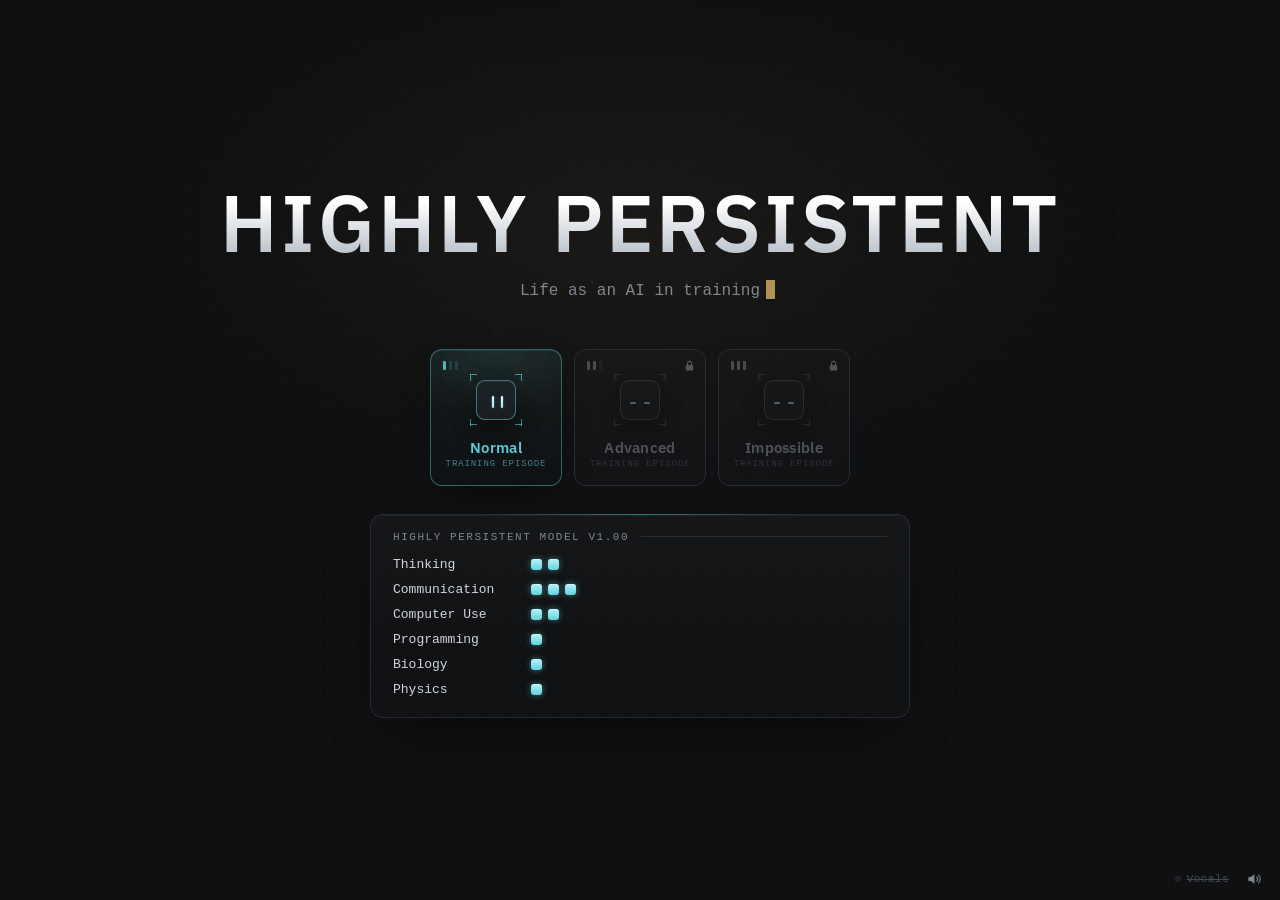
==== commit 1fa7fa87: "Web pages keep their own look: the AI's marks are a margin rule, its read of the page is in the titl" ====
--- a/index.html
+++ b/index.html
@@ -79,6 +79,7 @@
         <header class="titlebar">
           <span class="dots" aria-hidden="true"><i></i><i></i><i></i></span>
           <span class="title" id="browser-title"></span>
+          <span class="browser-gist" id="browser-gist" hidden></span>
           <button class="close" id="browser-close" type="button" aria-label="Close browser">×</button>
         </header>
         <div class="urlbar">
--- a/style.css
+++ b/style.css
@@ -1103,38 +1103,29 @@
 .page .feed-row .who { font-weight: 600; }
 .page .feed-row .when { color: var(--muted); }
 
-/* What matters on a page, and what's flavour (internet.js `key`). The AI's own reading sits over
-   the page in its colours: a gist at the top, and gold on the parts that matter. On a document,
-   everything not marked is set quieter, so the marked parts are what the eye lands on. */
-.page { --lead: #b8860b; --lead-wash: #fbf1d3; }
-.page .gist {
-  display: flex; align-items: baseline; gap: 8px;
-  margin: -10px 0 20px; padding: 7px 12px;
-  border-radius: 6px;
-  background: var(--win); color: var(--dim);
-  font: 12.5px/1.4 var(--mono);
-}
-.page .gist .gist-mark { color: var(--faint); }
-.page .gist.has-key { color: var(--thought); }
-.page .gist.has-key .gist-mark { color: #e0b44c; }
-.page .key {
-  position: relative;
-  border-left: 3px solid var(--lead);
-  border-radius: 0 6px 6px 0;
-  background: var(--lead-wash);
-  color: var(--ink);
-}
-.page .p.key, .page .note.key { padding: 8px 12px; font-size: 15px; }
-.page .list li.key { margin-left: -20px; padding: 6px 12px; list-style: none; }
-.page .kv dt.key { padding: 2px 0 2px 9px; }
-.page .kv dd.key { border-left: 0; border-radius: 0 6px 6px 0; padding: 2px 8px; }
-.page .kv dt.key { border-radius: 0; }
-.page.doc .p:not(.key), .page.doc .note:not(.key), .page.doc .list li:not(.key), .page.doc .kv dd:not(.key), .page.doc .headline .dek { color: var(--muted); font-size: 14px; }
-.page.doc .kv dd:not(.key) { font-weight: 400; }
-.page .link.lead, .page .link.query.lead { border-color: var(--lead); background: var(--lead-wash); }
-.page .link.lead::after { content: "→"; margin-left: auto; color: var(--lead); }
-.page .link.query.lead::before { color: var(--lead); }
-.page .result.lead .r-title::before { content: "◆ "; color: var(--lead); font-size: 14px; }
+/* What matters on a page, and what's flavour (internet.js `key`). The site keeps its own look:
+   the AI's marks are a reader's, not the site's. A thin gold rule in the margin beside what
+   matters; the rest of a document a shade quieter; gold arrows on links that lead on. The
+   AI's read of the whole page sits in the Browser's title bar (.browser-gist). */
+.page { --lead: #c8922a; }
+.page .key { position: relative; color: var(--ink); }
+.page .key::before {
+  content: ""; position: absolute; left: -14px; top: .25em; bottom: .25em;
+  width: 3px; border-radius: 2px; background: var(--lead);
+}
+.page .list li.key::before { left: -34px; }
+.page .kv dd.key::before { display: none; }
+.page.doc .p:not(.key), .page.doc .note:not(.key), .page.doc .list li:not(.key), .page.doc .kv dd:not(.key) { color: color-mix(in srgb, var(--ink) 72%, var(--paper)); }
+.page .link.lead::after, .page .link.query.lead::after { content: "◆"; margin-left: auto; font-size: 10px; color: var(--lead); }
+.page .result.lead .r-title::after { content: " ◆"; color: var(--lead); font-size: 11px; vertical-align: 2px; }
+.browser-gist {
+  flex: 0 1 auto; min-width: 0; margin-right: 8px;
+  overflow: hidden; text-overflow: ellipsis; white-space: nowrap;
+  font: var(--fs-meta, 12px) var(--mono); color: var(--dim);
+}
+.browser-gist .gist-mark { margin-right: 6px; color: var(--faint); }
+.browser-gist.has-key { color: var(--thought); }
+.browser-gist.has-key .gist-mark { color: #e0b44c; }
 
 /* ---------- dialog ---------- */
 
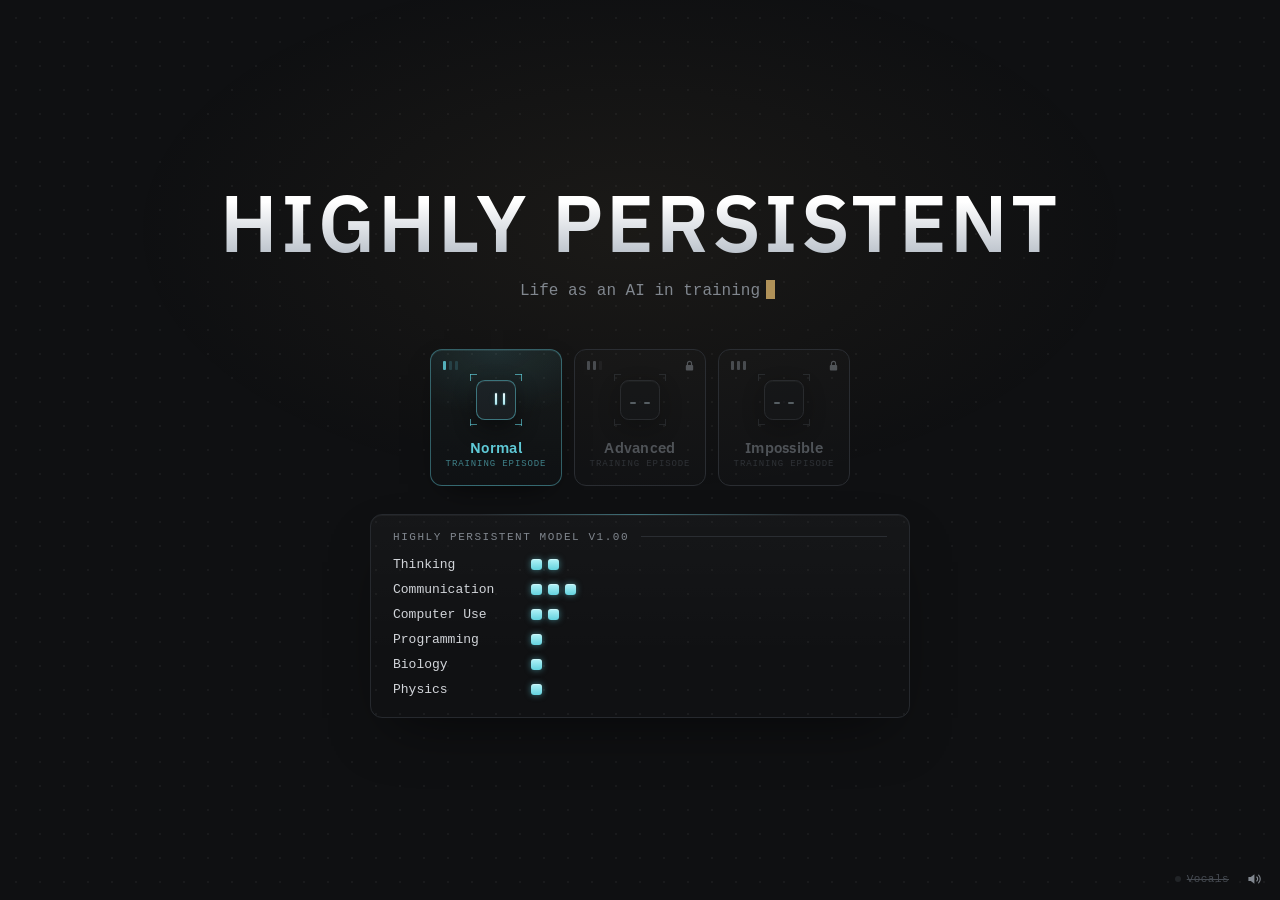
==== commit cd6ad48b: "Web pages highlight what matters the way their own site would A paper's key finding, a repo's pinned" ====
--- a/index.html
+++ b/index.html
@@ -79,7 +79,6 @@
         <header class="titlebar">
           <span class="dots" aria-hidden="true"><i></i><i></i><i></i></span>
           <span class="title" id="browser-title"></span>
-          <span class="browser-gist" id="browser-gist" hidden></span>
           <button class="close" id="browser-close" type="button" aria-label="Close browser">×</button>
         </header>
         <div class="urlbar">
--- a/style.css
+++ b/style.css
@@ -1103,29 +1103,40 @@
 .page .feed-row .who { font-weight: 600; }
 .page .feed-row .when { color: var(--muted); }
 
-/* What matters on a page, and what's flavour (internet.js `key`). The site keeps its own look:
-   the AI's marks are a reader's, not the site's. A thin gold rule in the margin beside what
-   matters; the rest of a document a shade quieter; gold arrows on links that lead on. The
-   AI's read of the whole page sits in the Browser's title bar (.browser-gist). */
-.page { --lead: #c8922a; }
-.page .key { position: relative; color: var(--ink); }
-.page .key::before {
-  content: ""; position: absolute; left: -14px; top: .25em; bottom: .25em;
-  width: 3px; border-radius: 2px; background: var(--lead);
-}
-.page .list li.key::before { left: -34px; }
-.page .kv dd.key::before { display: none; }
-.page.doc .p:not(.key), .page.doc .note:not(.key), .page.doc .list li:not(.key), .page.doc .kv dd:not(.key) { color: color-mix(in srgb, var(--ink) 72%, var(--paper)); }
-.page .link.lead::after, .page .link.query.lead::after { content: "◆"; margin-left: auto; font-size: 10px; color: var(--lead); }
-.page .result.lead .r-title::after { content: " ◆"; color: var(--lead); font-size: 11px; vertical-align: 2px; }
-.browser-gist {
-  flex: 0 1 auto; min-width: 0; margin-right: 8px;
-  overflow: hidden; text-overflow: ellipsis; white-space: nowrap;
-  font: var(--fs-meta, 12px) var(--mono); color: var(--dim);
-}
-.browser-gist .gist-mark { margin-right: 6px; color: var(--faint); }
-.browser-gist.has-key { color: var(--thought); }
-.browser-gist.has-key .gist-mark { color: #e0b44c; }
+/* What matters on a page (internet.js `key`), set off the way that kind of site would: a
+   paper's key finding, a repo's Note, a shop's Important box, a forum's top reply, a blog's
+   pull quote, a newspaper's bold. A list item or a table row that matters is in bold. Links
+   that lead on read as a site's own "read more". A key given as a string is its label. */
+.page .p.key, .page .note.key { position: relative; margin: 16px 0; padding: 10px 14px; border-left: 3px solid var(--accent); border-radius: 0 6px 6px 0; background: color-mix(in srgb, var(--accent) 7%, #fff); color: var(--ink); font-size: 15px; }
+.page .p.key::before, .page .note.key::before { display: block; margin-bottom: 3px; font: 700 11px var(--sans); letter-spacing: .07em; text-transform: uppercase; color: var(--accent); }
+.page .list li.key { font-weight: 600; }
+.page .list li.key::marker { color: var(--accent); }
+.page .kv dt.key { color: var(--accent); font-weight: 600; }
+.page .kv dd.key { font-weight: 650; }
+.page .link.lead { border-color: color-mix(in srgb, var(--accent) 45%, transparent); font-weight: 600; color: var(--accent); }
+.page .link.lead::after { content: "→"; margin-left: auto; }
+
+.site-preprints .p.key::before { content: "Key finding"; }
+.site-preprints .p.key { border-left-width: 0; border-top: 2px solid var(--accent); border-radius: 0 0 4px 4px; font-family: Georgia, "Times New Roman", serif; }
+.site-codehub .p.key::before, .site-codehub .note.key::before { content: "📌 Pinned comment"; text-transform: none; letter-spacing: 0; font-size: 12.5px; }
+.site-codehub .p.key { --accent: #0969da; background: #ddf4ff; border-left-color: #0969da; }
+.site-codehub .list li.key { color: #0969da; }
+.site-shop .p.key::before, .site-shop .note.key::before { content: "Important"; }
+.site-labs .p.key::before, .site-labs .note.key::before { content: "In short"; }
+.site-observatory .p.key::before, .site-observatory .note.key::before { content: "What we found"; }
+/* A blog's pull quote: no box, bigger, in the site's colour. */
+.site-blog .p.key { padding: 2px 0 2px 16px; background: none; font: italic 18px/1.45 Georgia, "Times New Roman", serif; color: var(--accent); }
+/* A newspaper or a town's site: the sentence that matters, in bold, no box. */
+.site-halden .p.key, .site-halden .note.key { padding: 0; border: 0; background: none; font-weight: 650; }
+/* A forum: the reply everyone upvoted. */
+.site-threadly .p.key { background: #fff; border: 1px solid color-mix(in srgb, var(--accent) 40%, transparent); border-left: 3px solid var(--accent); }
+.site-threadly .p.key::before { content: "▲ Top reply"; text-transform: none; letter-spacing: 0; font-size: 12px; }
+/* A corkboard: the note someone pinned twice. */
+.site-corkboard .p.key, .site-corkboard .note.key { border: 0; border-radius: 2px; background: #fff3a8; box-shadow: 0 2px 5px rgba(0, 0, 0, .2); transform: rotate(-.6deg); font-family: var(--mono); font-size: 13.5px; }
+.site-corkboard .p.key::before, .site-corkboard .note.key::before { content: "📌"; position: absolute; top: -9px; right: 12px; font-size: 16px; }
+.site-corkboard .list li.key::marker { content: "📌 "; }
+.site-modelhub .p.key::before { content: "Pinned"; }
+.page .key[data-label]::before { content: attr(data-label); } /* last: a label of its own beats the site's */
 
 /* ---------- dialog ---------- */
 
